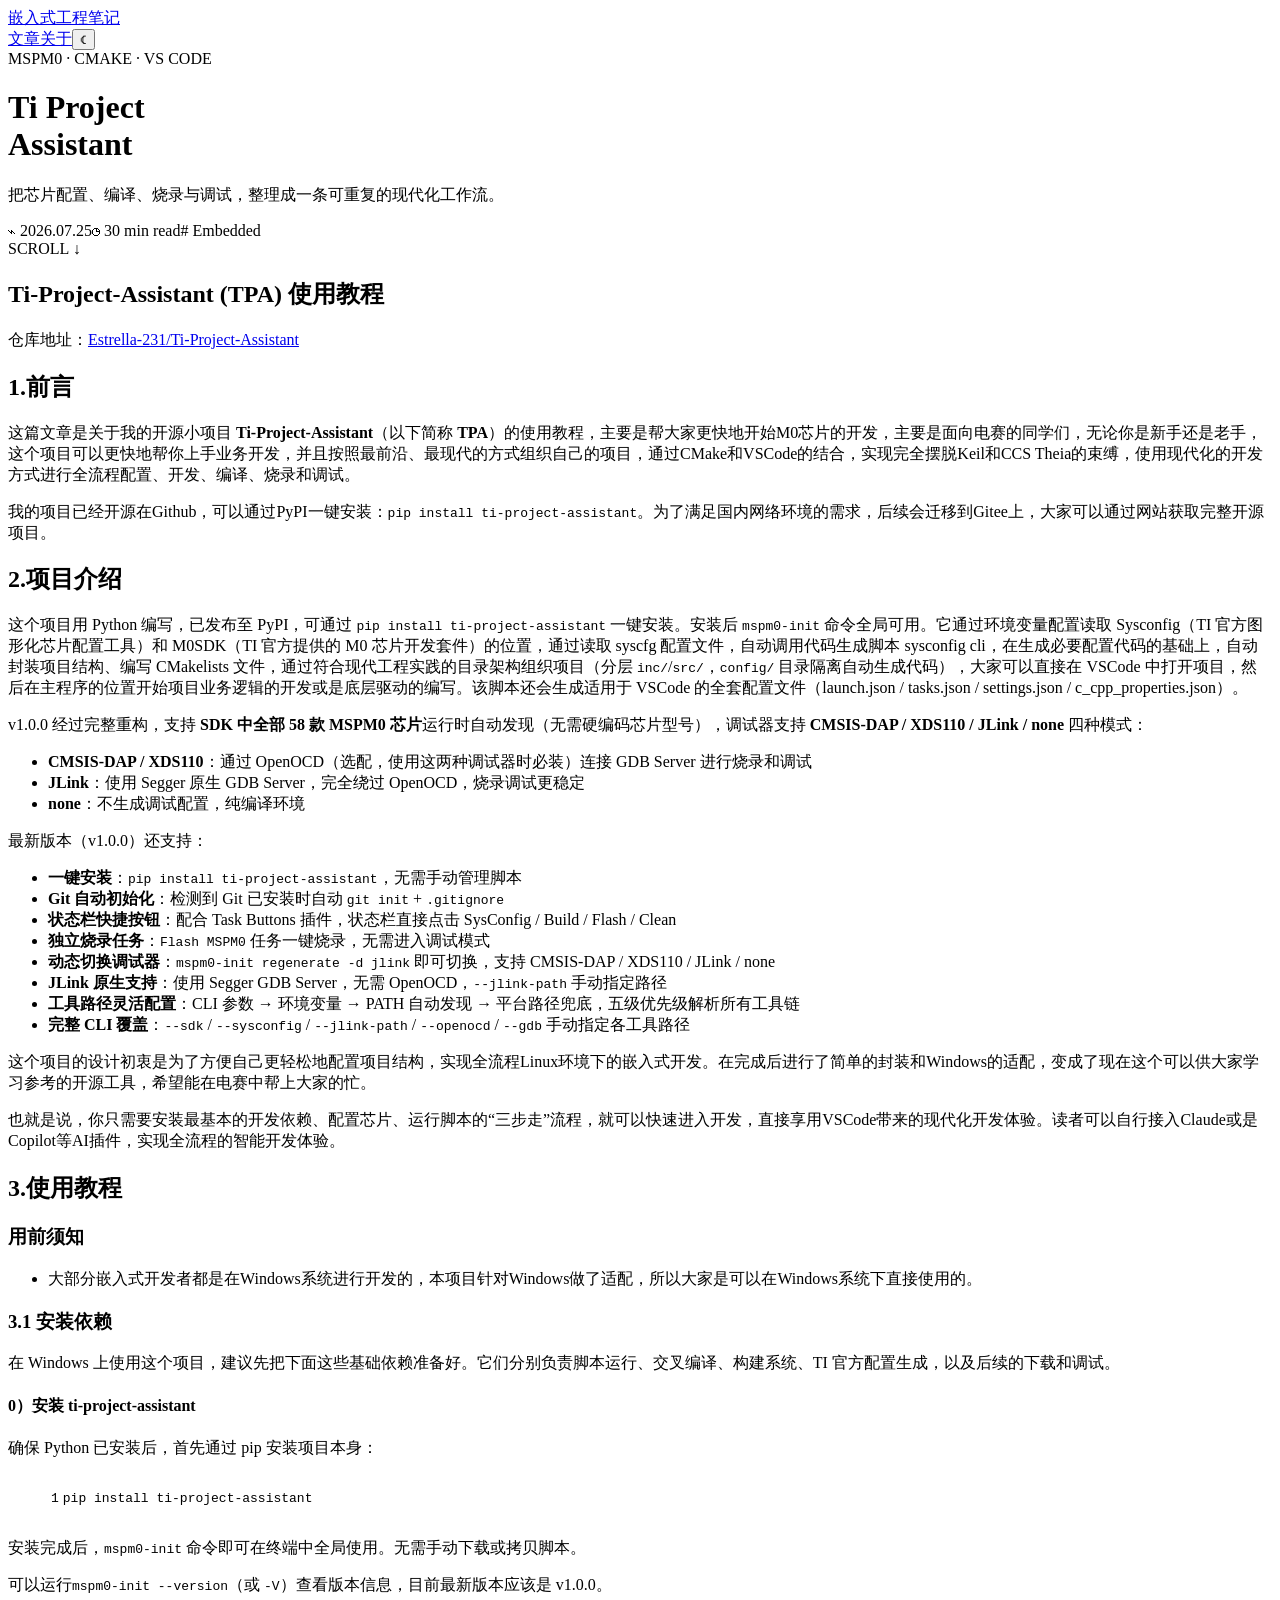
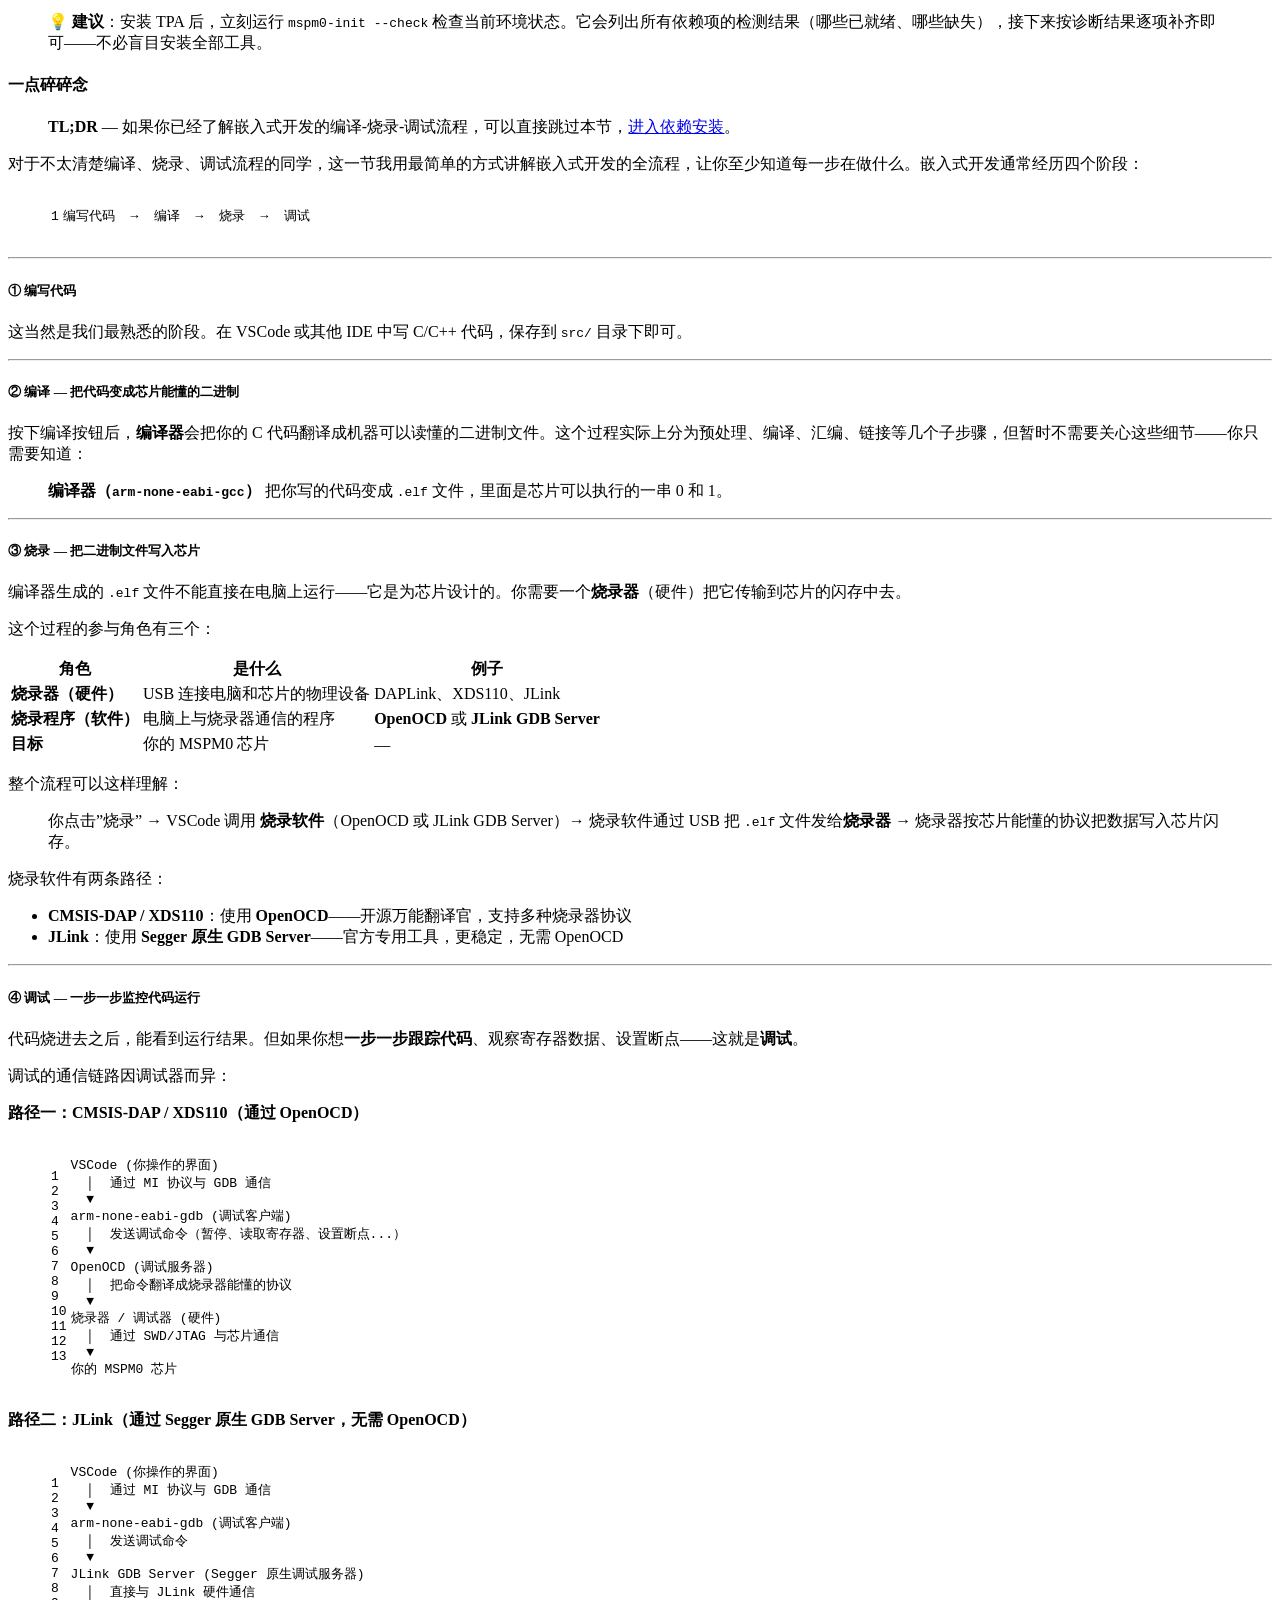
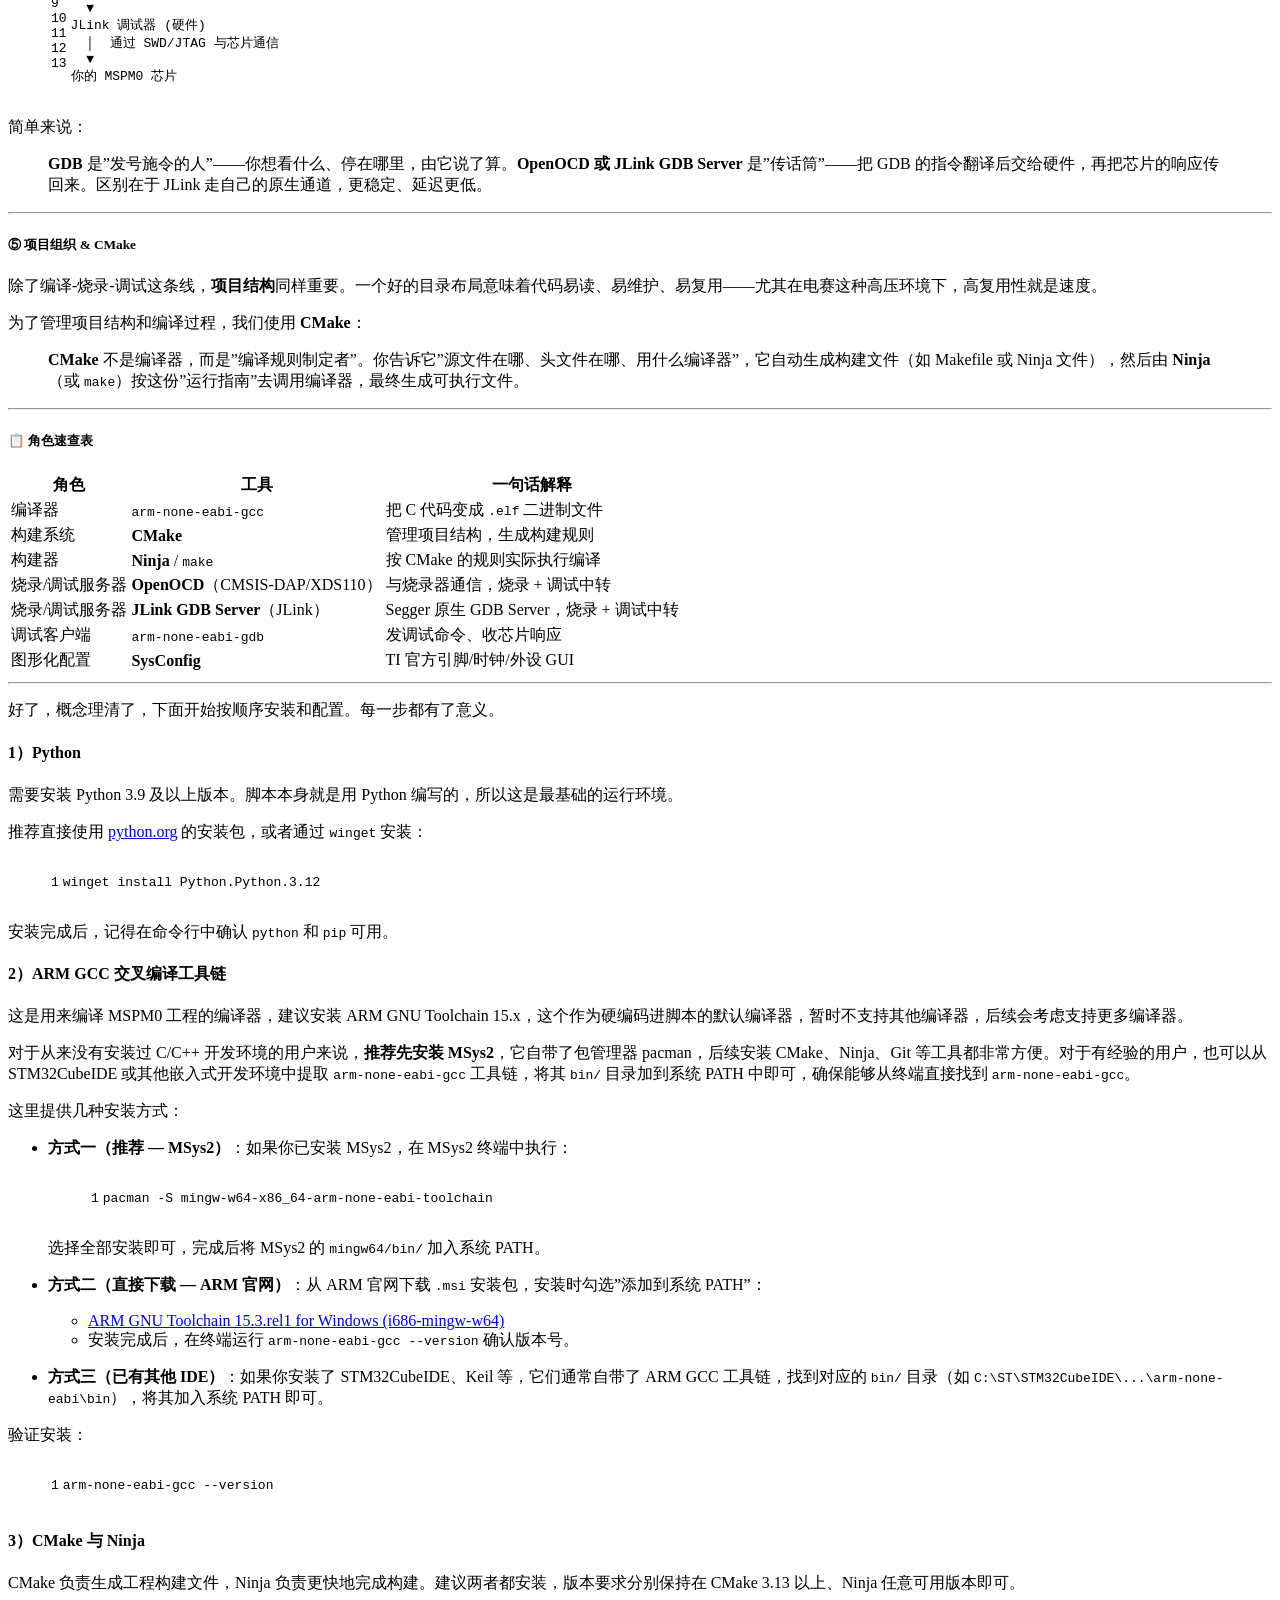
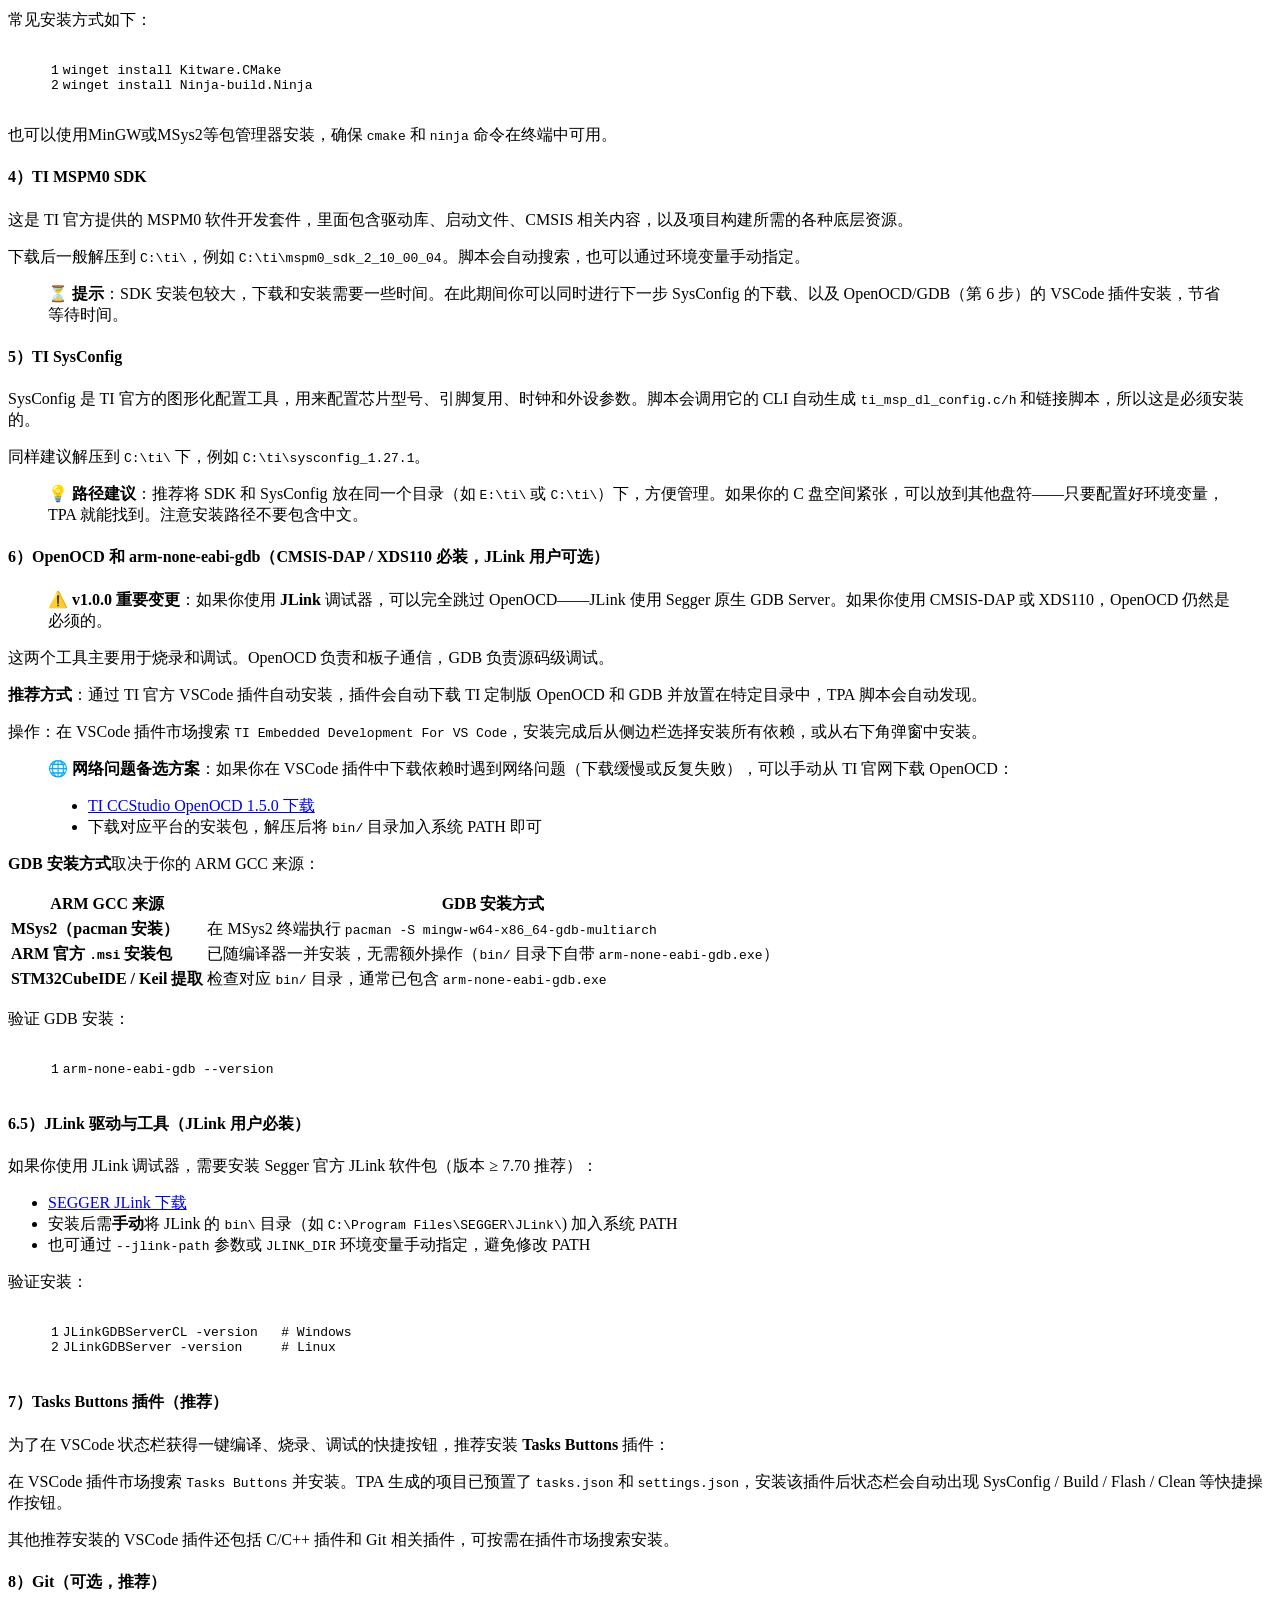
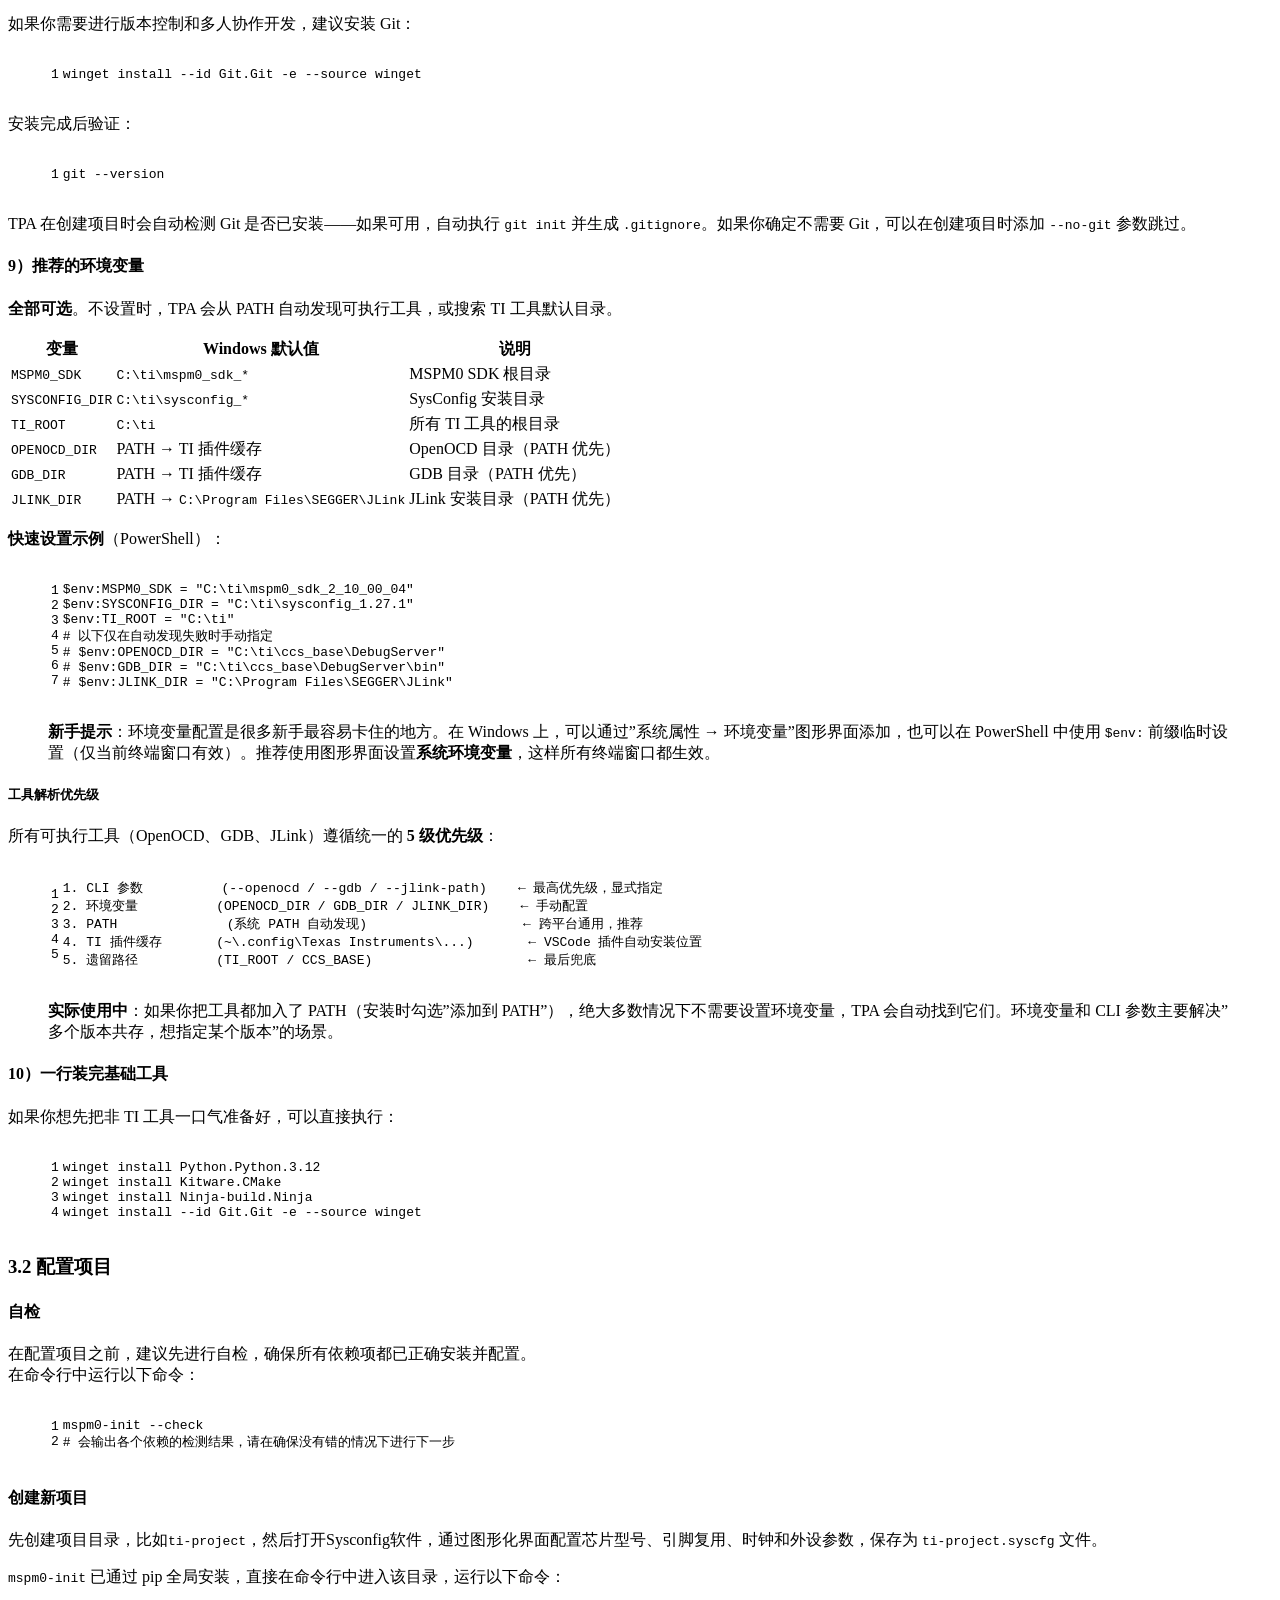
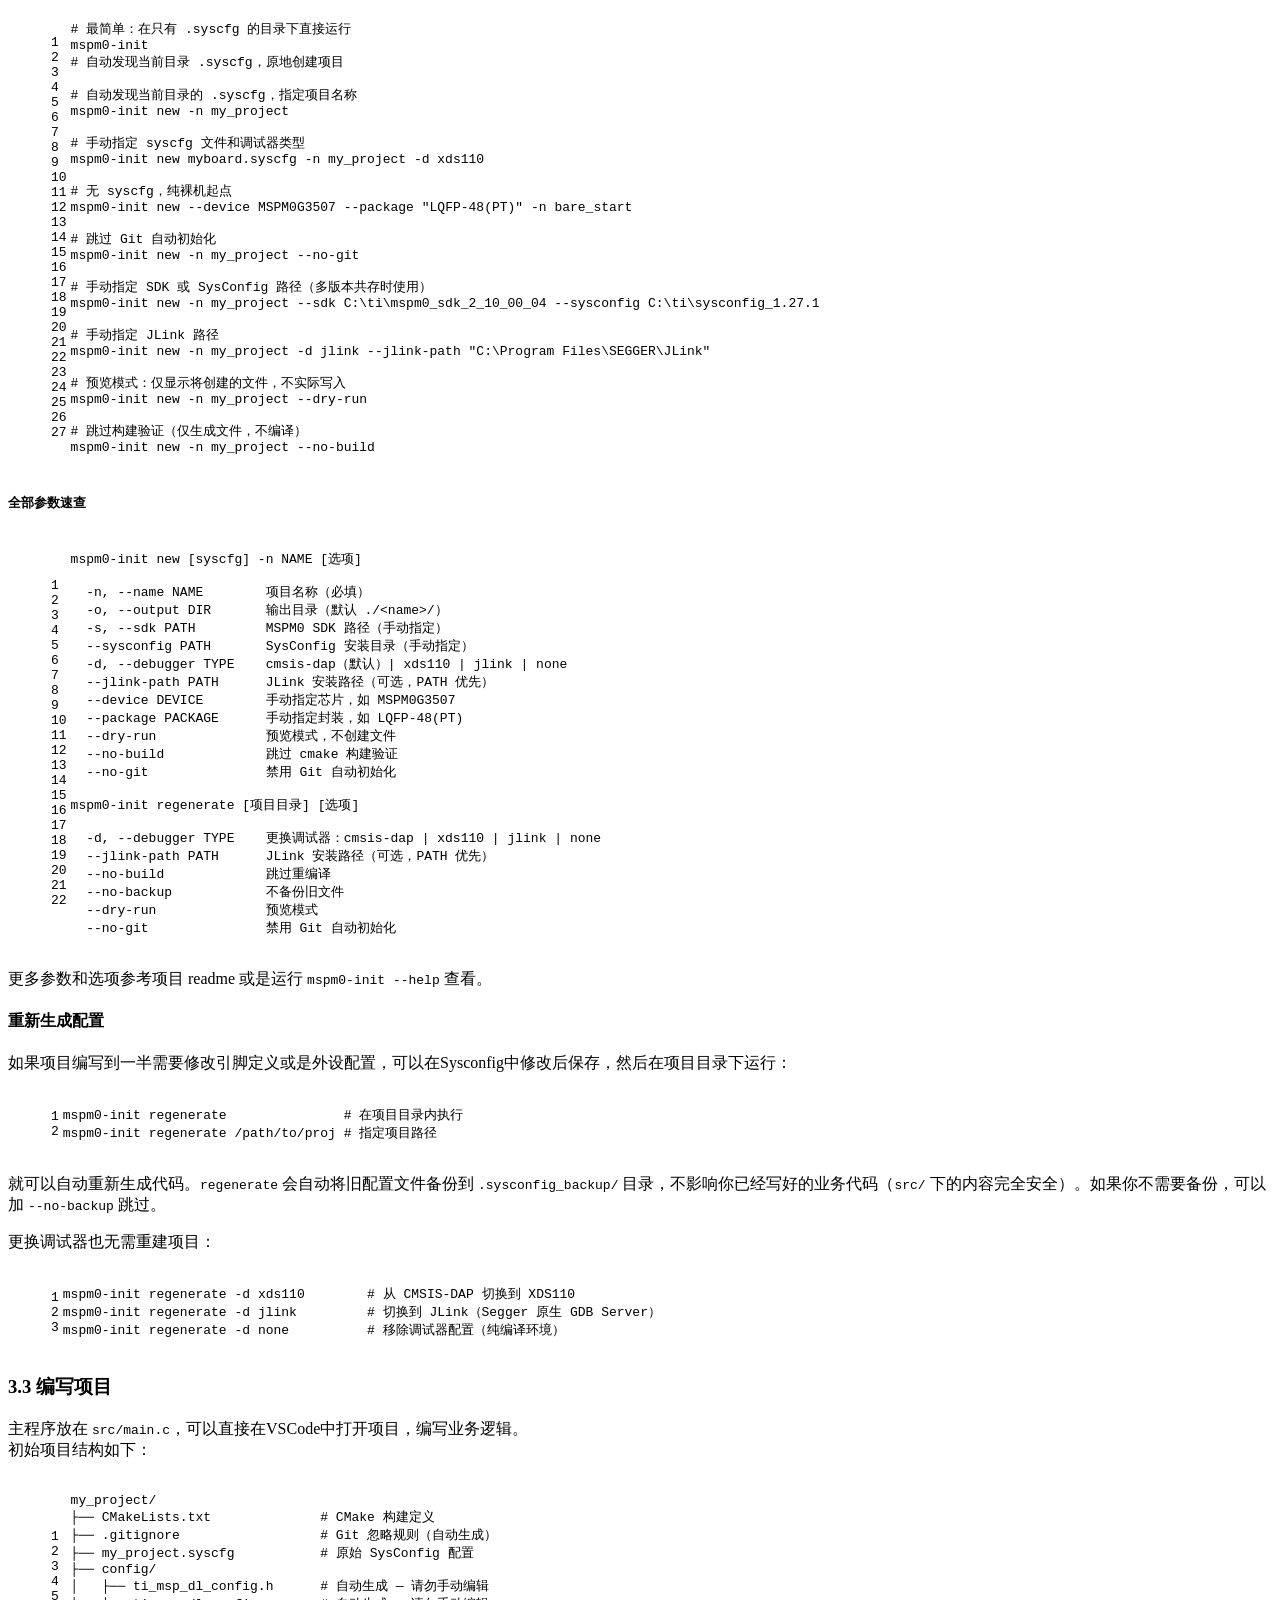
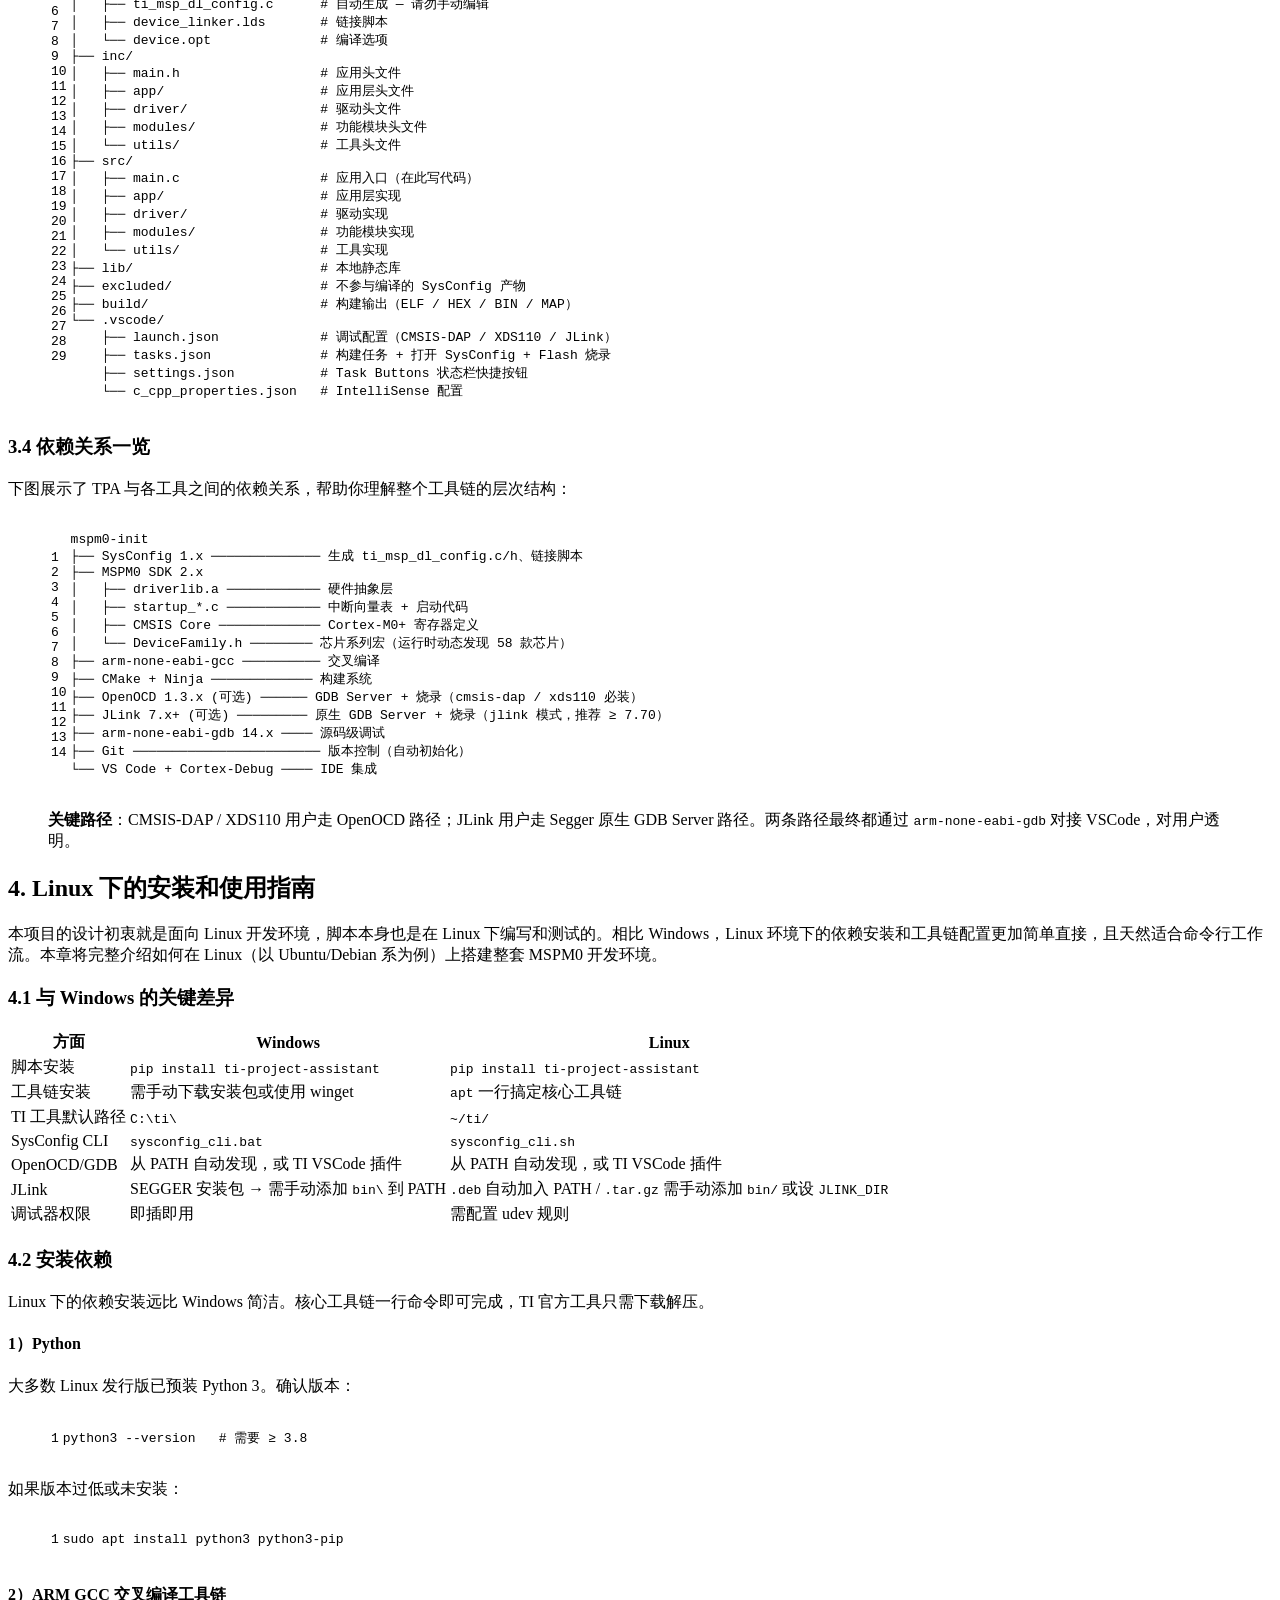
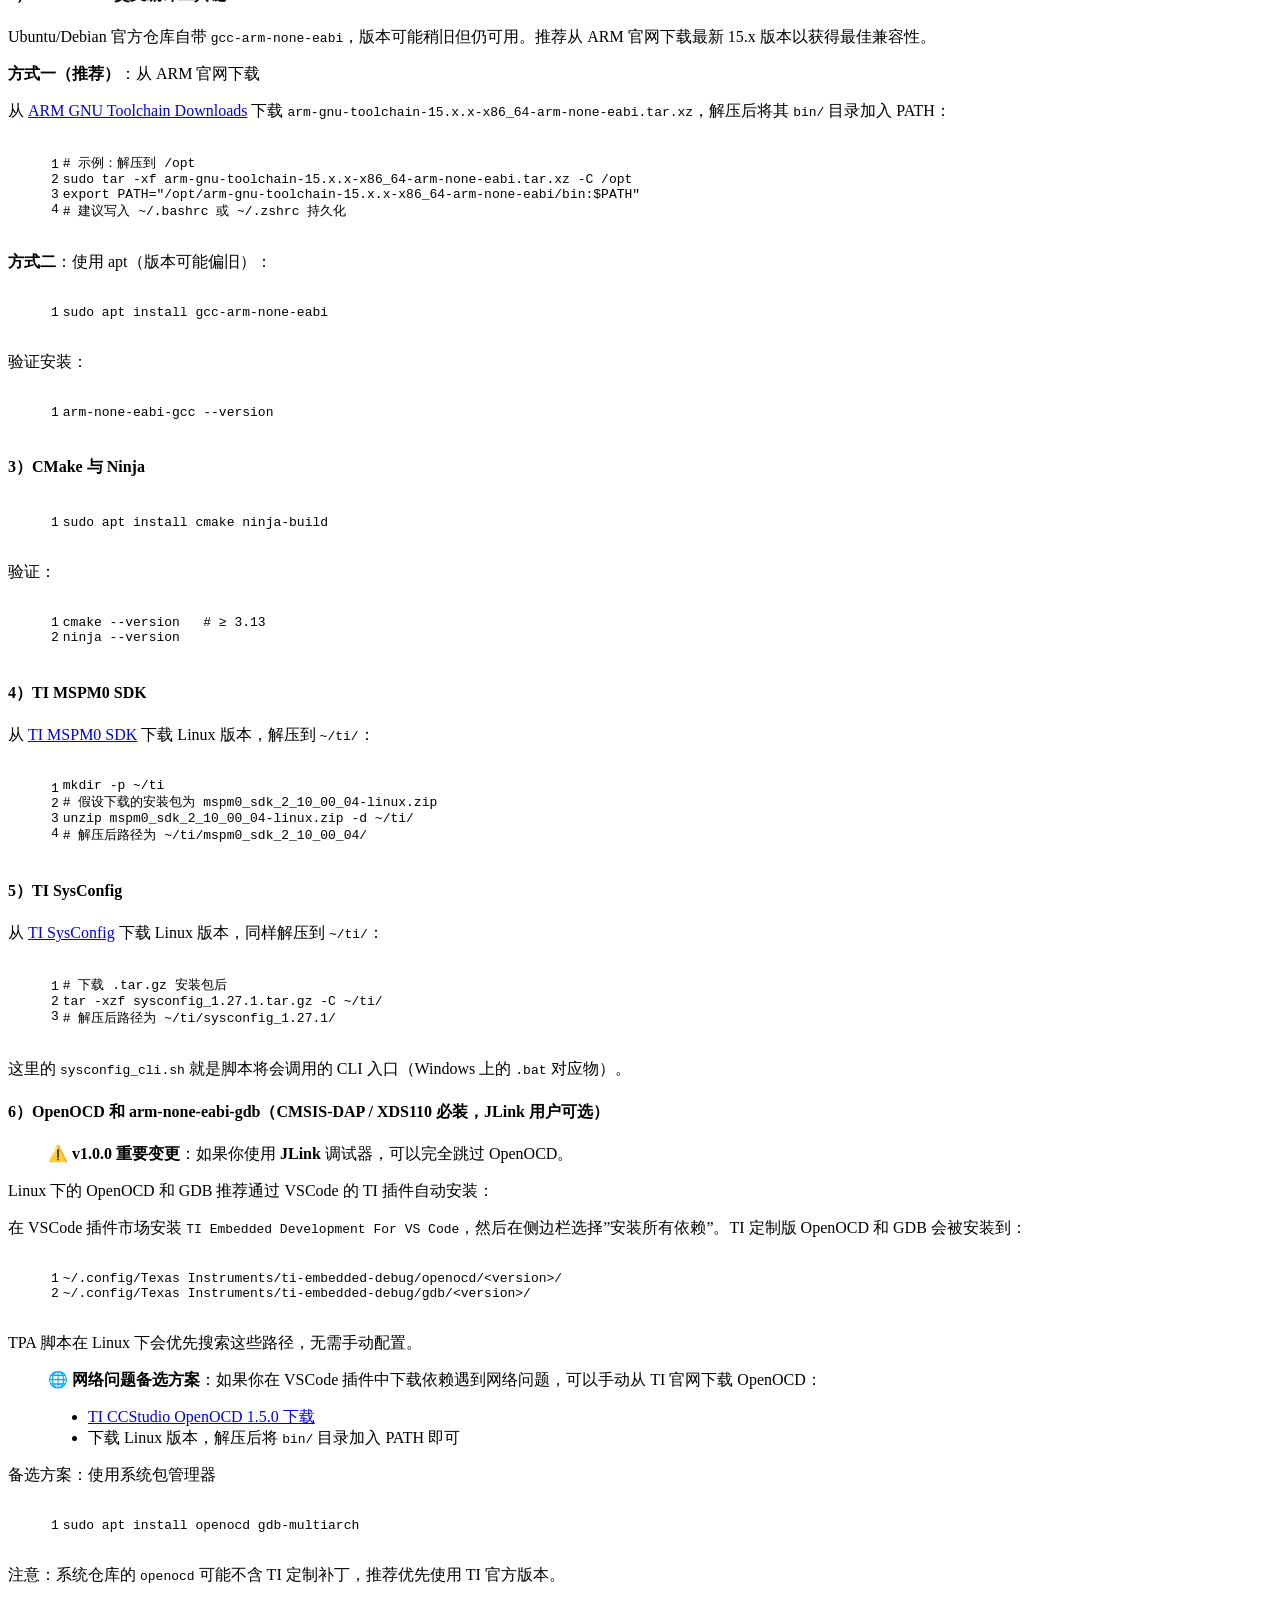
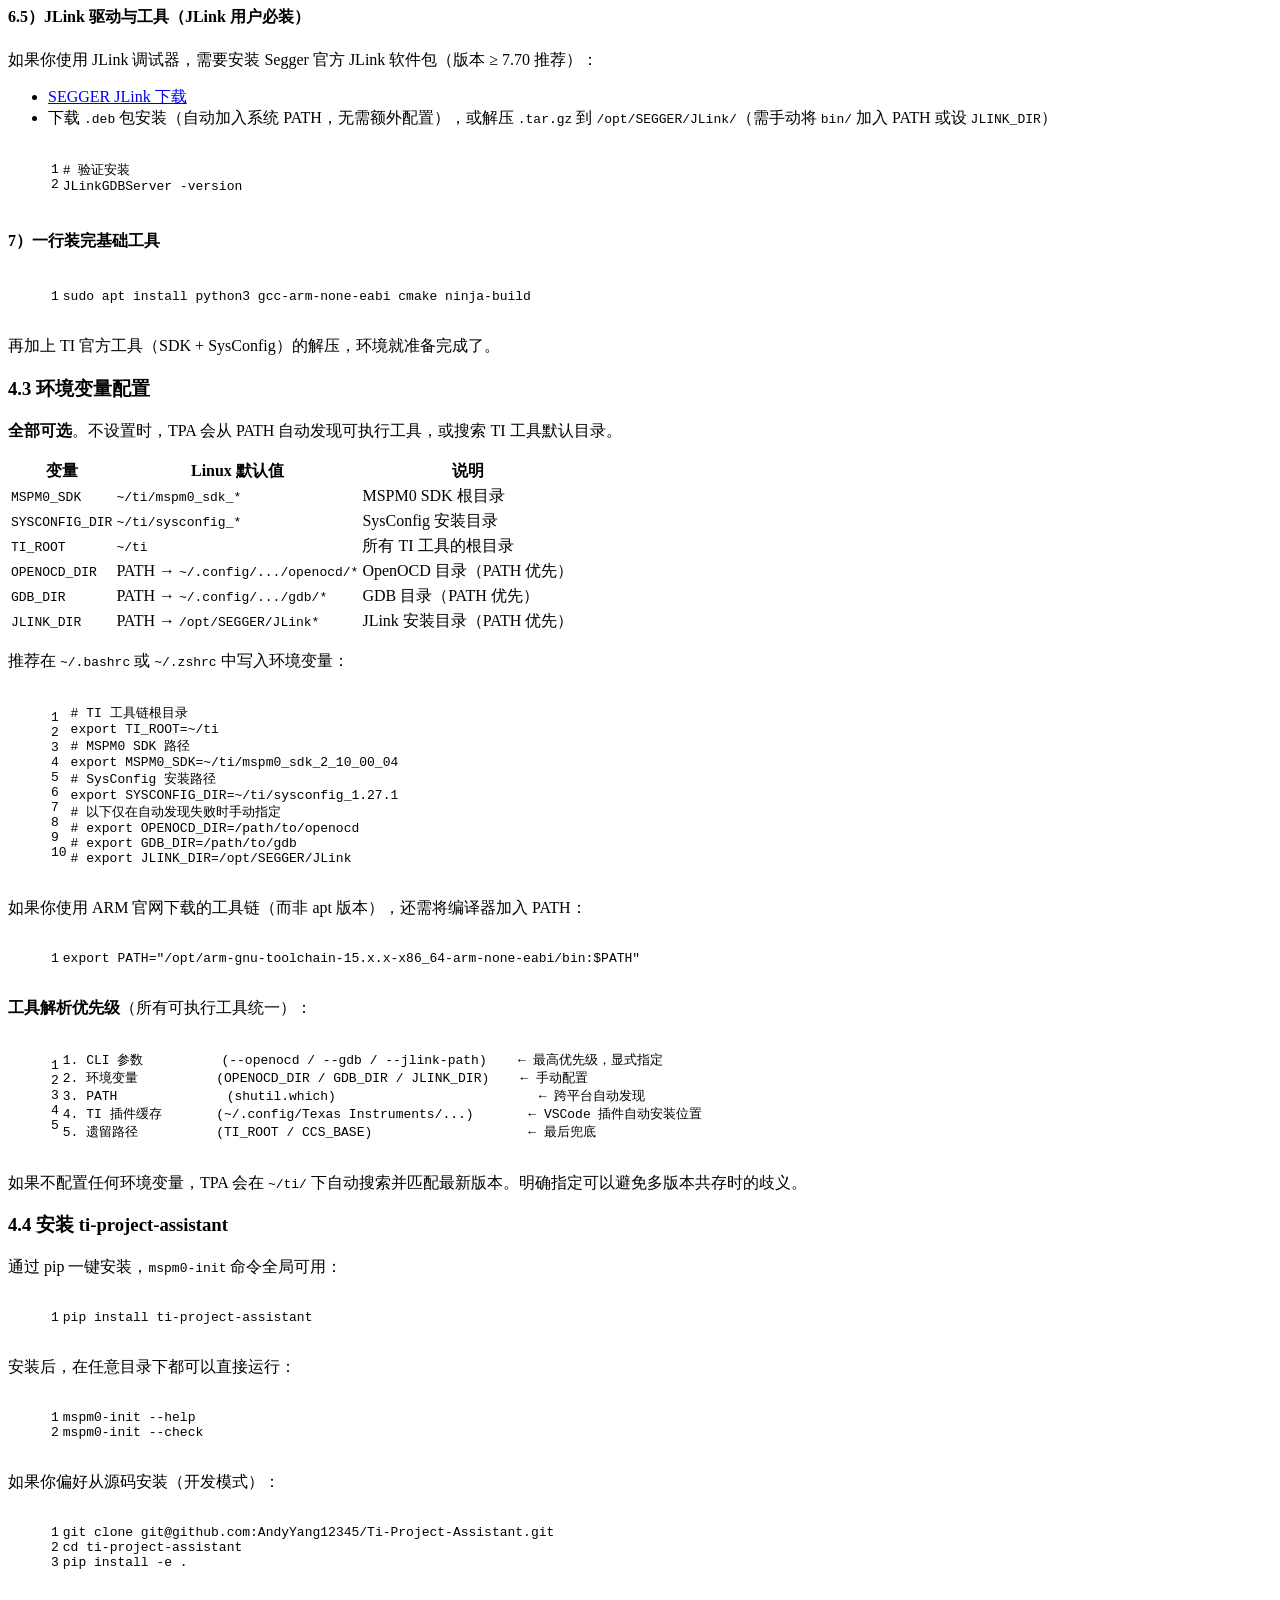
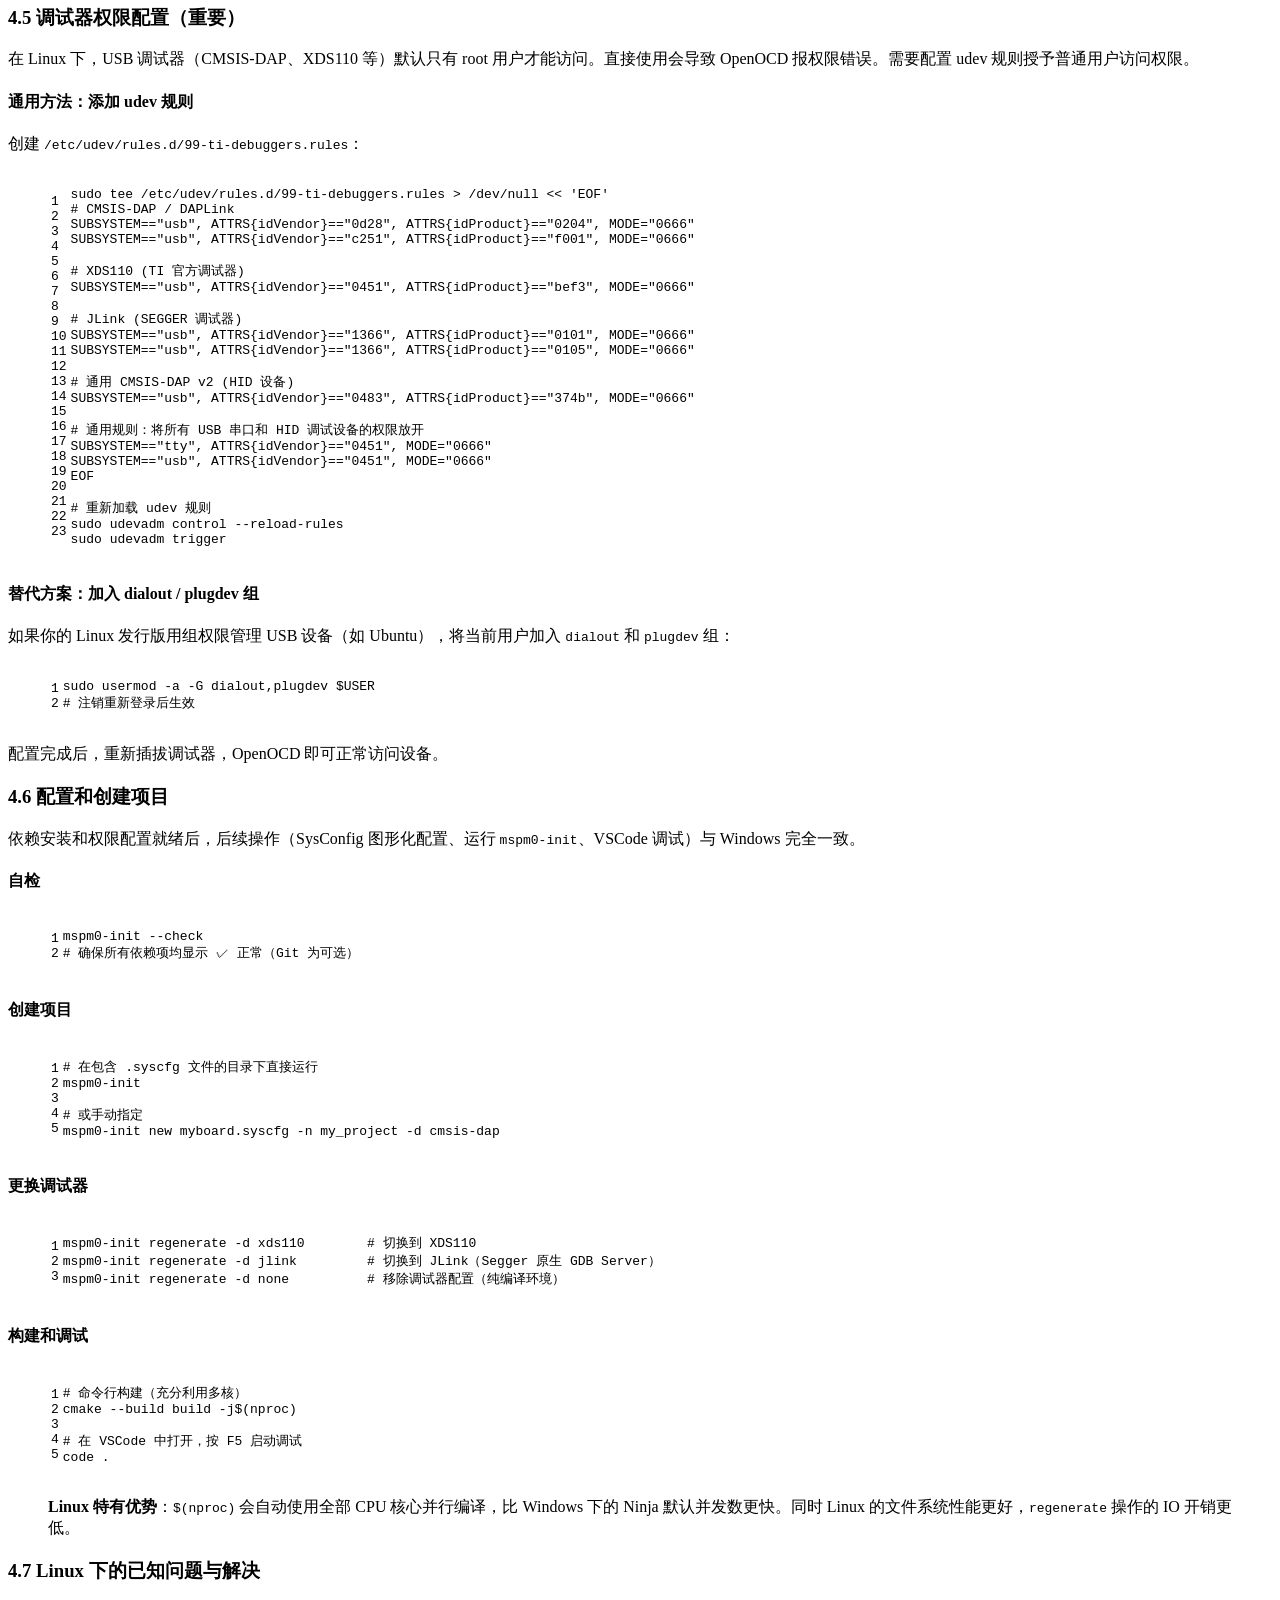
==== posts/ti-project-assistant/index.html @ 4e468406 "Add personal blog homepage and custom avatar" ====
<!doctype html><html lang="zh-CN"><head><meta charset="utf-8"><meta name="viewport" content="width=device-width,initial-scale=1"><title>嵌入式工程笔记 · Ti Project Assistant</title><meta name="description" content="MSPM0、SysConfig、CMake 与 VS Code 的现代嵌入式开发笔记"><link rel="stylesheet" href="../styles.css"></head><body><header class="hero" style="--hero:url('../assets/mai-sakurajima.jpg')"><div class="hero-shade"></div><nav class="nav shell"><a class="brand" href="../">嵌入式工程笔记</a><div class="nav-links"><a href="#content">文章</a><a href="#about">关于</a><button id="theme" aria-label="切换主题">☾</button></div></nav><div class="hero-inner shell" id="top"><div class="eyebrow">MSPM0 · CMAKE · VS CODE</div><h1>Ti Project<br><span>Assistant</span></h1><p>把芯片配置、编译、烧录与调试，整理成一条可重复的现代化工作流。</p><div class="hero-meta"><span>⌁ 2026.07.25</span><span>◷ 30 min read</span><span># Embedded</span></div></div><div class="scroll-cue">SCROLL ↓</div></header><main class="shell layout"><article class="article"><div id="content"><h1 id="Ti-Project-Assistant-TPA-使用教程"><a href="#Ti-Project-Assistant-TPA-使用教程" class="headerlink" title="Ti-Project-Assistant (TPA) 使用教程"></a>Ti-Project-Assistant (TPA) 使用教程</h1><p>仓库地址：<a target="_blank" rel="noopener" href="https://github.com/Estrella-231/Ti-Project-Assistant.git">Estrella-231/Ti-Project-Assistant</a></p>
<h2 id="1-前言"><a href="#1-前言" class="headerlink" title="1.前言"></a>1.前言</h2><p>这篇文章是关于我的开源小项目 <strong>Ti-Project-Assistant</strong>（以下简称 <strong>TPA</strong>）的使用教程，主要是帮大家更快地开始M0芯片的开发，主要是面向电赛的同学们，无论你是新手还是老手，这个项目可以更快地帮你上手业务开发，并且按照最前沿、最现代的方式组织自己的项目，通过CMake和VSCode的结合，实现完全摆脱Keil和CCS Theia的束缚，使用现代化的开发方式进行全流程配置、开发、编译、烧录和调试。</p>
<p>我的项目已经开源在Github，可以通过PyPI一键安装：<code>pip install ti-project-assistant</code>。为了满足国内网络环境的需求，后续会迁移到Gitee上，大家可以通过网站获取完整开源项目。</p>
<h2 id="2-项目介绍"><a href="#2-项目介绍" class="headerlink" title="2.项目介绍"></a>2.项目介绍</h2><p>这个项目用 Python 编写，已发布至 PyPI，可通过 <code>pip install ti-project-assistant</code> 一键安装。安装后 <code>mspm0-init</code> 命令全局可用。它通过环境变量配置读取 Sysconfig（TI 官方图形化芯片配置工具）和 M0SDK（TI 官方提供的 M0 芯片开发套件）的位置，通过读取 syscfg 配置文件，自动调用代码生成脚本 sysconfig cli，在生成必要配置代码的基础上，自动封装项目结构、编写 CMakelists 文件，通过符合现代工程实践的目录架构组织项目（分层 <code>inc/</code>&#x2F;<code>src/</code>，<code>config/</code> 目录隔离自动生成代码），大家可以直接在 VSCode 中打开项目，然后在主程序的位置开始项目业务逻辑的开发或是底层驱动的编写。该脚本还会生成适用于 VSCode 的全套配置文件（launch.json &#x2F; tasks.json &#x2F; settings.json &#x2F; c_cpp_properties.json）。</p>
<p>v1.0.0 经过完整重构，支持 <strong>SDK 中全部 58 款 MSPM0 芯片</strong>运行时自动发现（无需硬编码芯片型号），调试器支持 <strong>CMSIS-DAP &#x2F; XDS110 &#x2F; JLink &#x2F; none</strong> 四种模式：</p>
<ul>
<li><strong>CMSIS-DAP &#x2F; XDS110</strong>：通过 OpenOCD（选配，使用这两种调试器时必装）连接 GDB Server 进行烧录和调试</li>
<li><strong>JLink</strong>：使用 Segger 原生 GDB Server，完全绕过 OpenOCD，烧录调试更稳定</li>
<li><strong>none</strong>：不生成调试配置，纯编译环境</li>
</ul>
<p>最新版本（v1.0.0）还支持：</p>
<ul>
<li><strong>一键安装</strong>：<code>pip install ti-project-assistant</code>，无需手动管理脚本</li>
<li><strong>Git 自动初始化</strong>：检测到 Git 已安装时自动 <code>git init</code> + <code>.gitignore</code></li>
<li><strong>状态栏快捷按钮</strong>：配合 Task Buttons 插件，状态栏直接点击 SysConfig &#x2F; Build &#x2F; Flash &#x2F; Clean</li>
<li><strong>独立烧录任务</strong>：<code>Flash MSPM0</code> 任务一键烧录，无需进入调试模式</li>
<li><strong>动态切换调试器</strong>：<code>mspm0-init regenerate -d jlink</code> 即可切换，支持 CMSIS-DAP &#x2F; XDS110 &#x2F; JLink &#x2F; none</li>
<li><strong>JLink 原生支持</strong>：使用 Segger GDB Server，无需 OpenOCD，<code>--jlink-path</code> 手动指定路径</li>
<li><strong>工具路径灵活配置</strong>：CLI 参数 → 环境变量 → PATH 自动发现 → 平台路径兜底，五级优先级解析所有工具链</li>
<li><strong>完整 CLI 覆盖</strong>：<code>--sdk</code> &#x2F; <code>--sysconfig</code> &#x2F; <code>--jlink-path</code> &#x2F; <code>--openocd</code> &#x2F; <code>--gdb</code> 手动指定各工具路径</li>
</ul>
<p>这个项目的设计初衷是为了方便自己更轻松地配置项目结构，实现全流程Linux环境下的嵌入式开发。在完成后进行了简单的封装和Windows的适配，变成了现在这个可以供大家学习参考的开源工具，希望能在电赛中帮上大家的忙。</p>
<p>也就是说，你只需要安装最基本的开发依赖、配置芯片、运行脚本的“三步走”流程，就可以快速进入开发，直接享用VSCode带来的现代化开发体验。读者可以自行接入Claude或是Copilot等AI插件，实现全流程的智能开发体验。</p>
<h2 id="3-使用教程"><a href="#3-使用教程" class="headerlink" title="3.使用教程"></a>3.使用教程</h2><h3 id="用前须知"><a href="#用前须知" class="headerlink" title="用前须知"></a>用前须知</h3><ul>
<li>大部分嵌入式开发者都是在Windows系统进行开发的，本项目针对Windows做了适配，所以大家是可以在Windows系统下直接使用的。</li>
</ul>
<h3 id="3-1-安装依赖"><a href="#3-1-安装依赖" class="headerlink" title="3.1 安装依赖"></a>3.1 安装依赖</h3><p>在 Windows 上使用这个项目，建议先把下面这些基础依赖准备好。它们分别负责脚本运行、交叉编译、构建系统、TI 官方配置生成，以及后续的下载和调试。</p>
<h4 id="0）安装-ti-project-assistant"><a href="#0）安装-ti-project-assistant" class="headerlink" title="0）安装 ti-project-assistant"></a>0）安装 ti-project-assistant</h4><p>确保 Python 已安装后，首先通过 pip 安装项目本身：</p>
<figure class="highlight powershell"><table><tr><td class="gutter"><pre><span class="line">1</span><br></pre></td><td class="code"><pre><span class="line">pip install ti<span class="literal">-project-assistant</span></span><br></pre></td></tr></table></figure>

<p>安装完成后，<code>mspm0-init</code> 命令即可在终端中全局使用。无需手动下载或拷贝脚本。</p>
<p>可以运行<code>mspm0-init --version</code>（或 <code>-V</code>）查看版本信息，目前最新版本应该是 v1.0.0。</p>
<blockquote>
<p><strong>💡 建议</strong>：安装 TPA 后，立刻运行 <code>mspm0-init --check</code> 检查当前环境状态。它会列出所有依赖项的检测结果（哪些已就绪、哪些缺失），接下来按诊断结果逐项补齐即可——不必盲目安装全部工具。</p>
</blockquote>
<h4 id="一点碎碎念"><a href="#一点碎碎念" class="headerlink" title="一点碎碎念"></a>一点碎碎念</h4><blockquote>
<p><strong>TL;DR</strong> — 如果你已经了解嵌入式开发的编译-烧录-调试流程，可以直接跳过本节，<a href="#1%EF%BC%89Python">进入依赖安装</a>。</p>
</blockquote>
<p>对于不太清楚编译、烧录、调试流程的同学，这一节我用最简单的方式讲解嵌入式开发的全流程，让你至少知道每一步在做什么。嵌入式开发通常经历四个阶段：</p>
<figure class="highlight plaintext"><table><tr><td class="gutter"><pre><span class="line">1</span><br></pre></td><td class="code"><pre><span class="line">编写代码  →  编译  →  烧录  →  调试</span><br></pre></td></tr></table></figure>

<hr>
<h5 id="①-编写代码"><a href="#①-编写代码" class="headerlink" title="① 编写代码"></a>① 编写代码</h5><p>这当然是我们最熟悉的阶段。在 VSCode 或其他 IDE 中写 C&#x2F;C++ 代码，保存到 <code>src/</code> 目录下即可。</p>
<hr>
<h5 id="②-编译-—-把代码变成芯片能懂的二进制"><a href="#②-编译-—-把代码变成芯片能懂的二进制" class="headerlink" title="② 编译 — 把代码变成芯片能懂的二进制"></a>② 编译 — 把代码变成芯片能懂的二进制</h5><p>按下编译按钮后，<strong>编译器</strong>会把你的 C 代码翻译成机器可以读懂的二进制文件。这个过程实际上分为预处理、编译、汇编、链接等几个子步骤，但暂时不需要关心这些细节——你只需要知道：</p>
<blockquote>
<p><strong>编译器（<code>arm-none-eabi-gcc</code>）</strong> 把你写的代码变成 <code>.elf</code> 文件，里面是芯片可以执行的一串 0 和 1。</p>
</blockquote>
<hr>
<h5 id="③-烧录-—-把二进制文件写入芯片"><a href="#③-烧录-—-把二进制文件写入芯片" class="headerlink" title="③ 烧录 — 把二进制文件写入芯片"></a>③ 烧录 — 把二进制文件写入芯片</h5><p>编译器生成的 <code>.elf</code> 文件不能直接在电脑上运行——它是为芯片设计的。你需要一个<strong>烧录器</strong>（硬件）把它传输到芯片的闪存中去。</p>
<p>这个过程的参与角色有三个：</p>
<table>
<thead>
<tr>
<th>角色</th>
<th>是什么</th>
<th>例子</th>
</tr>
</thead>
<tbody><tr>
<td><strong>烧录器（硬件）</strong></td>
<td>USB 连接电脑和芯片的物理设备</td>
<td>DAPLink、XDS110、JLink</td>
</tr>
<tr>
<td><strong>烧录程序（软件）</strong></td>
<td>电脑上与烧录器通信的程序</td>
<td><strong>OpenOCD</strong> 或 <strong>JLink GDB Server</strong></td>
</tr>
<tr>
<td><strong>目标</strong></td>
<td>你的 MSPM0 芯片</td>
<td>—</td>
</tr>
</tbody></table>
<p>整个流程可以这样理解：</p>
<blockquote>
<p>你点击”烧录” → VSCode 调用 <strong>烧录软件</strong>（OpenOCD 或 JLink GDB Server）→ 烧录软件通过 USB 把 <code>.elf</code> 文件发给<strong>烧录器</strong> → 烧录器按芯片能懂的协议把数据写入芯片闪存。</p>
</blockquote>
<p>烧录软件有两条路径：</p>
<ul>
<li><strong>CMSIS-DAP &#x2F; XDS110</strong>：使用 <strong>OpenOCD</strong>——开源万能翻译官，支持多种烧录器协议</li>
<li><strong>JLink</strong>：使用 <strong>Segger 原生 GDB Server</strong>——官方专用工具，更稳定，无需 OpenOCD</li>
</ul>
<hr>
<h5 id="④-调试-—-一步一步监控代码运行"><a href="#④-调试-—-一步一步监控代码运行" class="headerlink" title="④ 调试 — 一步一步监控代码运行"></a>④ 调试 — 一步一步监控代码运行</h5><p>代码烧进去之后，能看到运行结果。但如果你想<strong>一步一步跟踪代码</strong>、观察寄存器数据、设置断点——这就是<strong>调试</strong>。</p>
<p>调试的通信链路因调试器而异：</p>
<p><strong>路径一：CMSIS-DAP &#x2F; XDS110（通过 OpenOCD）</strong></p>
<figure class="highlight plaintext"><table><tr><td class="gutter"><pre><span class="line">1</span><br><span class="line">2</span><br><span class="line">3</span><br><span class="line">4</span><br><span class="line">5</span><br><span class="line">6</span><br><span class="line">7</span><br><span class="line">8</span><br><span class="line">9</span><br><span class="line">10</span><br><span class="line">11</span><br><span class="line">12</span><br><span class="line">13</span><br></pre></td><td class="code"><pre><span class="line">VSCode (你操作的界面)</span><br><span class="line">  │  通过 MI 协议与 GDB 通信</span><br><span class="line">  ▼</span><br><span class="line">arm-none-eabi-gdb (调试客户端)</span><br><span class="line">  │  发送调试命令（暂停、读取寄存器、设置断点...）</span><br><span class="line">  ▼</span><br><span class="line">OpenOCD (调试服务器)</span><br><span class="line">  │  把命令翻译成烧录器能懂的协议</span><br><span class="line">  ▼</span><br><span class="line">烧录器 / 调试器 (硬件)</span><br><span class="line">  │  通过 SWD/JTAG 与芯片通信</span><br><span class="line">  ▼</span><br><span class="line">你的 MSPM0 芯片</span><br></pre></td></tr></table></figure>

<p><strong>路径二：JLink（通过 Segger 原生 GDB Server，无需 OpenOCD）</strong></p>
<figure class="highlight plaintext"><table><tr><td class="gutter"><pre><span class="line">1</span><br><span class="line">2</span><br><span class="line">3</span><br><span class="line">4</span><br><span class="line">5</span><br><span class="line">6</span><br><span class="line">7</span><br><span class="line">8</span><br><span class="line">9</span><br><span class="line">10</span><br><span class="line">11</span><br><span class="line">12</span><br><span class="line">13</span><br></pre></td><td class="code"><pre><span class="line">VSCode (你操作的界面)</span><br><span class="line">  │  通过 MI 协议与 GDB 通信</span><br><span class="line">  ▼</span><br><span class="line">arm-none-eabi-gdb (调试客户端)</span><br><span class="line">  │  发送调试命令</span><br><span class="line">  ▼</span><br><span class="line">JLink GDB Server (Segger 原生调试服务器)</span><br><span class="line">  │  直接与 JLink 硬件通信</span><br><span class="line">  ▼</span><br><span class="line">JLink 调试器 (硬件)</span><br><span class="line">  │  通过 SWD/JTAG 与芯片通信</span><br><span class="line">  ▼</span><br><span class="line">你的 MSPM0 芯片</span><br></pre></td></tr></table></figure>

<p>简单来说：</p>
<blockquote>
<p><strong>GDB</strong> 是”发号施令的人”——你想看什么、停在哪里，由它说了算。<strong>OpenOCD 或 JLink GDB Server</strong> 是”传话筒”——把 GDB 的指令翻译后交给硬件，再把芯片的响应传回来。区别在于 JLink 走自己的原生通道，更稳定、延迟更低。</p>
</blockquote>
<hr>
<h5 id="⑤-项目组织-CMake"><a href="#⑤-项目组织-CMake" class="headerlink" title="⑤ 项目组织 &amp; CMake"></a>⑤ 项目组织 &amp; CMake</h5><p>除了编译-烧录-调试这条线，<strong>项目结构</strong>同样重要。一个好的目录布局意味着代码易读、易维护、易复用——尤其在电赛这种高压环境下，高复用性就是速度。</p>
<p>为了管理项目结构和编译过程，我们使用 <strong>CMake</strong>：</p>
<blockquote>
<p><strong>CMake</strong> 不是编译器，而是”编译规则制定者”。你告诉它”源文件在哪、头文件在哪、用什么编译器”，它自动生成构建文件（如 Makefile 或 Ninja 文件），然后由 <strong>Ninja</strong>（或 <code>make</code>）按这份”运行指南”去调用编译器，最终生成可执行文件。</p>
</blockquote>
<hr>
<h5 id="📋-角色速查表"><a href="#📋-角色速查表" class="headerlink" title="📋 角色速查表"></a>📋 角色速查表</h5><table>
<thead>
<tr>
<th>角色</th>
<th>工具</th>
<th>一句话解释</th>
</tr>
</thead>
<tbody><tr>
<td>编译器</td>
<td><code>arm-none-eabi-gcc</code></td>
<td>把 C 代码变成 <code>.elf</code> 二进制文件</td>
</tr>
<tr>
<td>构建系统</td>
<td><strong>CMake</strong></td>
<td>管理项目结构，生成构建规则</td>
</tr>
<tr>
<td>构建器</td>
<td><strong>Ninja</strong> &#x2F; <code>make</code></td>
<td>按 CMake 的规则实际执行编译</td>
</tr>
<tr>
<td>烧录&#x2F;调试服务器</td>
<td><strong>OpenOCD</strong>（CMSIS-DAP&#x2F;XDS110）</td>
<td>与烧录器通信，烧录 + 调试中转</td>
</tr>
<tr>
<td>烧录&#x2F;调试服务器</td>
<td><strong>JLink GDB Server</strong>（JLink）</td>
<td>Segger 原生 GDB Server，烧录 + 调试中转</td>
</tr>
<tr>
<td>调试客户端</td>
<td><code>arm-none-eabi-gdb</code></td>
<td>发调试命令、收芯片响应</td>
</tr>
<tr>
<td>图形化配置</td>
<td><strong>SysConfig</strong></td>
<td>TI 官方引脚&#x2F;时钟&#x2F;外设 GUI</td>
</tr>
</tbody></table>
<hr>
<p>好了，概念理清了，下面开始按顺序安装和配置。每一步都有了意义。</p>
<h4 id="1）Python"><a href="#1）Python" class="headerlink" title="1）Python"></a>1）Python</h4><p>需要安装 Python 3.9 及以上版本。脚本本身就是用 Python 编写的，所以这是最基础的运行环境。</p>
<p>推荐直接使用 <a target="_blank" rel="noopener" href="https://www.python.org/downloads/">python.org</a> 的安装包，或者通过 <code>winget</code> 安装：</p>
<figure class="highlight powershell"><table><tr><td class="gutter"><pre><span class="line">1</span><br></pre></td><td class="code"><pre><span class="line">winget install Python.Python.<span class="number">3.12</span></span><br></pre></td></tr></table></figure>

<p>安装完成后，记得在命令行中确认 <code>python</code> 和 <code>pip</code> 可用。</p>
<h4 id="2）ARM-GCC-交叉编译工具链"><a href="#2）ARM-GCC-交叉编译工具链" class="headerlink" title="2）ARM GCC 交叉编译工具链"></a>2）ARM GCC 交叉编译工具链</h4><p>这是用来编译 MSPM0 工程的编译器，建议安装 ARM GNU Toolchain 15.x，这个作为硬编码进脚本的默认编译器，暂时不支持其他编译器，后续会考虑支持更多编译器。</p>
<p>对于从来没有安装过 C&#x2F;C++ 开发环境的用户来说，<strong>推荐先安装 MSys2</strong>，它自带了包管理器 pacman，后续安装 CMake、Ninja、Git 等工具都非常方便。对于有经验的用户，也可以从 STM32CubeIDE 或其他嵌入式开发环境中提取 <code>arm-none-eabi-gcc</code> 工具链，将其 <code>bin/</code> 目录加到系统 PATH 中即可，确保能够从终端直接找到 <code>arm-none-eabi-gcc</code>。</p>
<p>这里提供几种安装方式：</p>
<ul>
<li><p><strong>方式一（推荐 — MSys2）</strong>：如果你已安装 MSys2，在 MSys2 终端中执行：</p>
<figure class="highlight bash"><table><tr><td class="gutter"><pre><span class="line">1</span><br></pre></td><td class="code"><pre><span class="line">pacman -S mingw-w64-x86_64-arm-none-eabi-toolchain</span><br></pre></td></tr></table></figure>
<p>选择全部安装即可，完成后将 MSys2 的 <code>mingw64/bin/</code> 加入系统 PATH。</p>
</li>
<li><p><strong>方式二（直接下载 — ARM 官网）</strong>：从 ARM 官网下载 <code>.msi</code> 安装包，安装时勾选”添加到系统 PATH”：</p>
<ul>
<li><a target="_blank" rel="noopener" href="https://gitlab.arm.com/api/v4/projects/tooling%2Fgnu-toolchains-for-arm/packages/generic/gnu-toolchain/15.3.rel1/arm-gnu-toolchain-15.3.rel1-mingw-w64-i686-arm-none-eabi.msi">ARM GNU Toolchain 15.3.rel1 for Windows (i686-mingw-w64)</a></li>
<li>安装完成后，在终端运行 <code>arm-none-eabi-gcc --version</code> 确认版本号。</li>
</ul>
</li>
<li><p><strong>方式三（已有其他 IDE）</strong>：如果你安装了 STM32CubeIDE、Keil 等，它们通常自带了 ARM GCC 工具链，找到对应的 <code>bin/</code> 目录（如 <code>C:\ST\STM32CubeIDE\...\arm-none-eabi\bin</code>），将其加入系统 PATH 即可。</p>
</li>
</ul>
<p>验证安装：</p>
<figure class="highlight powershell"><table><tr><td class="gutter"><pre><span class="line">1</span><br></pre></td><td class="code"><pre><span class="line">arm<span class="literal">-none-eabi-gcc</span> <span class="literal">--version</span></span><br></pre></td></tr></table></figure>

<h4 id="3）CMake-与-Ninja"><a href="#3）CMake-与-Ninja" class="headerlink" title="3）CMake 与 Ninja"></a>3）CMake 与 Ninja</h4><p>CMake 负责生成工程构建文件，Ninja 负责更快地完成构建。建议两者都安装，版本要求分别保持在 CMake 3.13 以上、Ninja 任意可用版本即可。</p>
<p>常见安装方式如下：</p>
<figure class="highlight powershell"><table><tr><td class="gutter"><pre><span class="line">1</span><br><span class="line">2</span><br></pre></td><td class="code"><pre><span class="line">winget install Kitware.CMake</span><br><span class="line">winget install Ninja<span class="literal">-build</span>.Ninja</span><br></pre></td></tr></table></figure>

<p>也可以使用MinGW或MSys2等包管理器安装，确保 <code>cmake</code> 和 <code>ninja</code> 命令在终端中可用。</p>
<h4 id="4）TI-MSPM0-SDK"><a href="#4）TI-MSPM0-SDK" class="headerlink" title="4）TI MSPM0 SDK"></a>4）TI MSPM0 SDK</h4><p>这是 TI 官方提供的 MSPM0 软件开发套件，里面包含驱动库、启动文件、CMSIS 相关内容，以及项目构建所需的各种底层资源。</p>
<p>下载后一般解压到 <code>C:\ti\</code>，例如 <code>C:\ti\mspm0_sdk_2_10_00_04</code>。脚本会自动搜索，也可以通过环境变量手动指定。</p>
<blockquote>
<p><strong>⏳ 提示</strong>：SDK 安装包较大，下载和安装需要一些时间。在此期间你可以同时进行下一步 SysConfig 的下载、以及 OpenOCD&#x2F;GDB（第 6 步）的 VSCode 插件安装，节省等待时间。</p>
</blockquote>
<h4 id="5）TI-SysConfig"><a href="#5）TI-SysConfig" class="headerlink" title="5）TI SysConfig"></a>5）TI SysConfig</h4><p>SysConfig 是 TI 官方的图形化配置工具，用来配置芯片型号、引脚复用、时钟和外设参数。脚本会调用它的 CLI 自动生成 <code>ti_msp_dl_config.c/h</code> 和链接脚本，所以这是必须安装的。</p>
<p>同样建议解压到 <code>C:\ti\</code> 下，例如 <code>C:\ti\sysconfig_1.27.1</code>。</p>
<blockquote>
<p><strong>💡 路径建议</strong>：推荐将 SDK 和 SysConfig 放在同一个目录（如 <code>E:\ti\</code> 或 <code>C:\ti\</code>）下，方便管理。如果你的 C 盘空间紧张，可以放到其他盘符——只要配置好环境变量，TPA 就能找到。注意安装路径不要包含中文。</p>
</blockquote>
<h4 id="6）OpenOCD-和-arm-none-eabi-gdb（CMSIS-DAP-XDS110-必装，JLink-用户可选）"><a href="#6）OpenOCD-和-arm-none-eabi-gdb（CMSIS-DAP-XDS110-必装，JLink-用户可选）" class="headerlink" title="6）OpenOCD 和 arm-none-eabi-gdb（CMSIS-DAP &#x2F; XDS110 必装，JLink 用户可选）"></a>6）OpenOCD 和 arm-none-eabi-gdb（CMSIS-DAP &#x2F; XDS110 必装，JLink 用户可选）</h4><blockquote>
<p><strong>⚠️ v1.0.0 重要变更</strong>：如果你使用 <strong>JLink</strong> 调试器，可以完全跳过 OpenOCD——JLink 使用 Segger 原生 GDB Server。如果你使用 CMSIS-DAP 或 XDS110，OpenOCD 仍然是必须的。</p>
</blockquote>
<p>这两个工具主要用于烧录和调试。OpenOCD 负责和板子通信，GDB 负责源码级调试。</p>
<p><strong>推荐方式</strong>：通过 TI 官方 VSCode 插件自动安装，插件会自动下载 TI 定制版 OpenOCD 和 GDB 并放置在特定目录中，TPA 脚本会自动发现。</p>
<p>操作：在 VSCode 插件市场搜索 <code>TI Embedded Development For VS Code</code>，安装完成后从侧边栏选择安装所有依赖，或从右下角弹窗中安装。</p>
<blockquote>
<p><strong>🌐 网络问题备选方案</strong>：如果你在 VSCode 插件中下载依赖时遇到网络问题（下载缓慢或反复失败），可以手动从 TI 官网下载 OpenOCD：</p>
<ul>
<li><a target="_blank" rel="noopener" href="https://www.ti.com.cn/tool/cn/download/CCSTUDIO-OPENOCD/1.5.0">TI CCStudio OpenOCD 1.5.0 下载</a></li>
<li>下载对应平台的安装包，解压后将 <code>bin/</code> 目录加入系统 PATH 即可</li>
</ul>
</blockquote>
<p><strong>GDB 安装方式</strong>取决于你的 ARM GCC 来源：</p>
<table>
<thead>
<tr>
<th>ARM GCC 来源</th>
<th>GDB 安装方式</th>
</tr>
</thead>
<tbody><tr>
<td><strong>MSys2（pacman 安装）</strong></td>
<td>在 MSys2 终端执行 <code>pacman -S mingw-w64-x86_64-gdb-multiarch</code></td>
</tr>
<tr>
<td><strong>ARM 官方 <code>.msi</code> 安装包</strong></td>
<td>已随编译器一并安装，无需额外操作（<code>bin/</code> 目录下自带 <code>arm-none-eabi-gdb.exe</code>）</td>
</tr>
<tr>
<td><strong>STM32CubeIDE &#x2F; Keil 提取</strong></td>
<td>检查对应 <code>bin/</code> 目录，通常已包含 <code>arm-none-eabi-gdb.exe</code></td>
</tr>
</tbody></table>
<p>验证 GDB 安装：</p>
<figure class="highlight powershell"><table><tr><td class="gutter"><pre><span class="line">1</span><br></pre></td><td class="code"><pre><span class="line">arm<span class="literal">-none-eabi-gdb</span> <span class="literal">--version</span></span><br></pre></td></tr></table></figure>

<h4 id="6-5）JLink-驱动与工具（JLink-用户必装）"><a href="#6-5）JLink-驱动与工具（JLink-用户必装）" class="headerlink" title="6.5）JLink 驱动与工具（JLink 用户必装）"></a>6.5）JLink 驱动与工具（JLink 用户必装）</h4><p>如果你使用 JLink 调试器，需要安装 Segger 官方 JLink 软件包（版本 ≥ 7.70 推荐）：</p>
<ul>
<li><a target="_blank" rel="noopener" href="https://www.segger.com/downloads/jlink/">SEGGER JLink 下载</a></li>
<li>安装后需<strong>手动</strong>将 JLink 的 <code>bin\</code> 目录（如 <code>C:\Program Files\SEGGER\JLink\</code>) 加入系统 PATH</li>
<li>也可通过 <code>--jlink-path</code> 参数或 <code>JLINK_DIR</code> 环境变量手动指定，避免修改 PATH</li>
</ul>
<p>验证安装：</p>
<figure class="highlight powershell"><table><tr><td class="gutter"><pre><span class="line">1</span><br><span class="line">2</span><br></pre></td><td class="code"><pre><span class="line">JLinkGDBServerCL <span class="literal">-version</span>   <span class="comment"># Windows</span></span><br><span class="line">JLinkGDBServer <span class="literal">-version</span>     <span class="comment"># Linux</span></span><br></pre></td></tr></table></figure>

<h4 id="7）Tasks-Buttons-插件（推荐）"><a href="#7）Tasks-Buttons-插件（推荐）" class="headerlink" title="7）Tasks Buttons 插件（推荐）"></a>7）Tasks Buttons 插件（推荐）</h4><p>为了在 VSCode 状态栏获得一键编译、烧录、调试的快捷按钮，推荐安装 <strong>Tasks Buttons</strong> 插件：</p>
<p>在 VSCode 插件市场搜索 <code>Tasks Buttons</code> 并安装。TPA 生成的项目已预置了 <code>tasks.json</code> 和 <code>settings.json</code>，安装该插件后状态栏会自动出现 SysConfig &#x2F; Build &#x2F; Flash &#x2F; Clean 等快捷操作按钮。</p>
<p>其他推荐安装的 VSCode 插件还包括 C&#x2F;C++ 插件和 Git 相关插件，可按需在插件市场搜索安装。</p>
<h4 id="8）Git（可选，推荐）"><a href="#8）Git（可选，推荐）" class="headerlink" title="8）Git（可选，推荐）"></a>8）Git（可选，推荐）</h4><p>如果你需要进行版本控制和多人协作开发，建议安装 Git：</p>
<figure class="highlight powershell"><table><tr><td class="gutter"><pre><span class="line">1</span><br></pre></td><td class="code"><pre><span class="line">winget install <span class="literal">--id</span> Git.Git <span class="literal">-e</span> <span class="literal">--source</span> winget</span><br></pre></td></tr></table></figure>

<p>安装完成后验证：</p>
<figure class="highlight powershell"><table><tr><td class="gutter"><pre><span class="line">1</span><br></pre></td><td class="code"><pre><span class="line">git <span class="literal">--version</span></span><br></pre></td></tr></table></figure>

<p>TPA 在创建项目时会自动检测 Git 是否已安装——如果可用，自动执行 <code>git init</code> 并生成 <code>.gitignore</code>。如果你确定不需要 Git，可以在创建项目时添加 <code>--no-git</code> 参数跳过。</p>
<h4 id="9）推荐的环境变量"><a href="#9）推荐的环境变量" class="headerlink" title="9）推荐的环境变量"></a>9）推荐的环境变量</h4><p><strong>全部可选</strong>。不设置时，TPA 会从 PATH 自动发现可执行工具，或搜索 TI 工具默认目录。</p>
<table>
<thead>
<tr>
<th>变量</th>
<th>Windows 默认值</th>
<th>说明</th>
</tr>
</thead>
<tbody><tr>
<td><code>MSPM0_SDK</code></td>
<td><code>C:\ti\mspm0_sdk_*</code></td>
<td>MSPM0 SDK 根目录</td>
</tr>
<tr>
<td><code>SYSCONFIG_DIR</code></td>
<td><code>C:\ti\sysconfig_*</code></td>
<td>SysConfig 安装目录</td>
</tr>
<tr>
<td><code>TI_ROOT</code></td>
<td><code>C:\ti</code></td>
<td>所有 TI 工具的根目录</td>
</tr>
<tr>
<td><code>OPENOCD_DIR</code></td>
<td>PATH → TI 插件缓存</td>
<td>OpenOCD 目录（PATH 优先）</td>
</tr>
<tr>
<td><code>GDB_DIR</code></td>
<td>PATH → TI 插件缓存</td>
<td>GDB 目录（PATH 优先）</td>
</tr>
<tr>
<td><code>JLINK_DIR</code></td>
<td>PATH → <code>C:\Program Files\SEGGER\JLink</code></td>
<td>JLink 安装目录（PATH 优先）</td>
</tr>
</tbody></table>
<p><strong>快速设置示例</strong>（PowerShell）：</p>
<figure class="highlight powershell"><table><tr><td class="gutter"><pre><span class="line">1</span><br><span class="line">2</span><br><span class="line">3</span><br><span class="line">4</span><br><span class="line">5</span><br><span class="line">6</span><br><span class="line">7</span><br></pre></td><td class="code"><pre><span class="line"><span class="variable">$env:MSPM0_SDK</span> = <span class="string">&quot;C:\ti\mspm0_sdk_2_10_00_04&quot;</span></span><br><span class="line"><span class="variable">$env:SYSCONFIG_DIR</span> = <span class="string">&quot;C:\ti\sysconfig_1.27.1&quot;</span></span><br><span class="line"><span class="variable">$env:TI_ROOT</span> = <span class="string">&quot;C:\ti&quot;</span></span><br><span class="line"><span class="comment"># 以下仅在自动发现失败时手动指定</span></span><br><span class="line"><span class="comment"># $env:OPENOCD_DIR = &quot;C:\ti\ccs_base\DebugServer&quot;</span></span><br><span class="line"><span class="comment"># $env:GDB_DIR = &quot;C:\ti\ccs_base\DebugServer\bin&quot;</span></span><br><span class="line"><span class="comment"># $env:JLINK_DIR = &quot;C:\Program Files\SEGGER\JLink&quot;</span></span><br></pre></td></tr></table></figure>

<blockquote>
<p><strong>新手提示</strong>：环境变量配置是很多新手最容易卡住的地方。在 Windows 上，可以通过”系统属性 → 环境变量”图形界面添加，也可以在 PowerShell 中使用 <code>$env:</code> 前缀临时设置（仅当前终端窗口有效）。推荐使用图形界面设置<strong>系统环境变量</strong>，这样所有终端窗口都生效。</p>
</blockquote>
<h5 id="工具解析优先级"><a href="#工具解析优先级" class="headerlink" title="工具解析优先级"></a>工具解析优先级</h5><p>所有可执行工具（OpenOCD、GDB、JLink）遵循统一的 <strong>5 级优先级</strong>：</p>
<figure class="highlight plaintext"><table><tr><td class="gutter"><pre><span class="line">1</span><br><span class="line">2</span><br><span class="line">3</span><br><span class="line">4</span><br><span class="line">5</span><br></pre></td><td class="code"><pre><span class="line">1. CLI 参数          (--openocd / --gdb / --jlink-path)    ← 最高优先级，显式指定</span><br><span class="line">2. 环境变量          (OPENOCD_DIR / GDB_DIR / JLINK_DIR)    ← 手动配置</span><br><span class="line">3. PATH              (系统 PATH 自动发现)                    ← 跨平台通用，推荐</span><br><span class="line">4. TI 插件缓存       (~\.config\Texas Instruments\...)       ← VSCode 插件自动安装位置</span><br><span class="line">5. 遗留路径          (TI_ROOT / CCS_BASE)                    ← 最后兜底</span><br></pre></td></tr></table></figure>

<blockquote>
<p><strong>实际使用中</strong>：如果你把工具都加入了 PATH（安装时勾选”添加到 PATH”），绝大多数情况下不需要设置环境变量，TPA 会自动找到它们。环境变量和 CLI 参数主要解决”多个版本共存，想指定某个版本”的场景。</p>
</blockquote>
<h4 id="10）一行装完基础工具"><a href="#10）一行装完基础工具" class="headerlink" title="10）一行装完基础工具"></a>10）一行装完基础工具</h4><p>如果你想先把非 TI 工具一口气准备好，可以直接执行：</p>
<figure class="highlight powershell"><table><tr><td class="gutter"><pre><span class="line">1</span><br><span class="line">2</span><br><span class="line">3</span><br><span class="line">4</span><br></pre></td><td class="code"><pre><span class="line">winget install Python.Python.<span class="number">3.12</span></span><br><span class="line">winget install Kitware.CMake</span><br><span class="line">winget install Ninja<span class="literal">-build</span>.Ninja</span><br><span class="line">winget install <span class="literal">--id</span> Git.Git <span class="literal">-e</span> <span class="literal">--source</span> winget</span><br></pre></td></tr></table></figure>

<h3 id="3-2-配置项目"><a href="#3-2-配置项目" class="headerlink" title="3.2 配置项目"></a>3.2 配置项目</h3><h4 id="自检"><a href="#自检" class="headerlink" title="自检"></a><strong>自检</strong></h4><p>在配置项目之前，建议先进行自检，确保所有依赖项都已正确安装并配置。<br>在命令行中运行以下命令：</p>
<figure class="highlight powershell"><table><tr><td class="gutter"><pre><span class="line">1</span><br><span class="line">2</span><br></pre></td><td class="code"><pre><span class="line">mspm0<span class="literal">-init</span> <span class="literal">--check</span></span><br><span class="line"><span class="comment"># 会输出各个依赖的检测结果，请在确保没有错的情况下进行下一步</span></span><br></pre></td></tr></table></figure>

<h4 id="创建新项目"><a href="#创建新项目" class="headerlink" title="创建新项目"></a><strong>创建新项目</strong></h4><p>先创建项目目录，比如<code>ti-project</code>，然后打开Sysconfig软件，通过图形化界面配置芯片型号、引脚复用、时钟和外设参数，保存为 <code>ti-project.syscfg</code> 文件。</p>
<p><code>mspm0-init</code> 已通过 pip 全局安装，直接在命令行中进入该目录，运行以下命令：</p>
<figure class="highlight powershell"><table><tr><td class="gutter"><pre><span class="line">1</span><br><span class="line">2</span><br><span class="line">3</span><br><span class="line">4</span><br><span class="line">5</span><br><span class="line">6</span><br><span class="line">7</span><br><span class="line">8</span><br><span class="line">9</span><br><span class="line">10</span><br><span class="line">11</span><br><span class="line">12</span><br><span class="line">13</span><br><span class="line">14</span><br><span class="line">15</span><br><span class="line">16</span><br><span class="line">17</span><br><span class="line">18</span><br><span class="line">19</span><br><span class="line">20</span><br><span class="line">21</span><br><span class="line">22</span><br><span class="line">23</span><br><span class="line">24</span><br><span class="line">25</span><br><span class="line">26</span><br><span class="line">27</span><br></pre></td><td class="code"><pre><span class="line"><span class="comment"># 最简单：在只有 .syscfg 的目录下直接运行</span></span><br><span class="line">mspm0<span class="literal">-init</span></span><br><span class="line"><span class="comment"># 自动发现当前目录 .syscfg，原地创建项目</span></span><br><span class="line"></span><br><span class="line"><span class="comment"># 自动发现当前目录的 .syscfg，指定项目名称</span></span><br><span class="line">mspm0<span class="literal">-init</span> new <span class="literal">-n</span> my_project</span><br><span class="line"></span><br><span class="line"><span class="comment"># 手动指定 syscfg 文件和调试器类型</span></span><br><span class="line">mspm0<span class="literal">-init</span> new myboard.syscfg <span class="literal">-n</span> my_project <span class="literal">-d</span> xds110</span><br><span class="line"></span><br><span class="line"><span class="comment"># 无 syscfg，纯裸机起点</span></span><br><span class="line">mspm0<span class="literal">-init</span> new <span class="literal">--device</span> MSPM0G3507 <span class="literal">--package</span> <span class="string">&quot;LQFP-48(PT)&quot;</span> <span class="literal">-n</span> bare_start</span><br><span class="line"></span><br><span class="line"><span class="comment"># 跳过 Git 自动初始化</span></span><br><span class="line">mspm0<span class="literal">-init</span> new <span class="literal">-n</span> my_project <span class="literal">--no-git</span></span><br><span class="line"></span><br><span class="line"><span class="comment"># 手动指定 SDK 或 SysConfig 路径（多版本共存时使用）</span></span><br><span class="line">mspm0<span class="literal">-init</span> new <span class="literal">-n</span> my_project <span class="literal">--sdk</span> C:\ti\mspm0_sdk_2_10_00_04 <span class="literal">--sysconfig</span> C:\ti\sysconfig_1.<span class="number">27.1</span></span><br><span class="line"></span><br><span class="line"><span class="comment"># 手动指定 JLink 路径</span></span><br><span class="line">mspm0<span class="literal">-init</span> new <span class="literal">-n</span> my_project <span class="literal">-d</span> jlink <span class="literal">--jlink-path</span> <span class="string">&quot;C:\Program Files\SEGGER\JLink&quot;</span></span><br><span class="line"></span><br><span class="line"><span class="comment"># 预览模式：仅显示将创建的文件，不实际写入</span></span><br><span class="line">mspm0<span class="literal">-init</span> new <span class="literal">-n</span> my_project <span class="literal">--dry-run</span></span><br><span class="line"></span><br><span class="line"><span class="comment"># 跳过构建验证（仅生成文件，不编译）</span></span><br><span class="line">mspm0<span class="literal">-init</span> new <span class="literal">-n</span> my_project <span class="literal">--no-build</span></span><br></pre></td></tr></table></figure>

<h5 id="全部参数速查"><a href="#全部参数速查" class="headerlink" title="全部参数速查"></a>全部参数速查</h5><figure class="highlight plaintext"><table><tr><td class="gutter"><pre><span class="line">1</span><br><span class="line">2</span><br><span class="line">3</span><br><span class="line">4</span><br><span class="line">5</span><br><span class="line">6</span><br><span class="line">7</span><br><span class="line">8</span><br><span class="line">9</span><br><span class="line">10</span><br><span class="line">11</span><br><span class="line">12</span><br><span class="line">13</span><br><span class="line">14</span><br><span class="line">15</span><br><span class="line">16</span><br><span class="line">17</span><br><span class="line">18</span><br><span class="line">19</span><br><span class="line">20</span><br><span class="line">21</span><br><span class="line">22</span><br></pre></td><td class="code"><pre><span class="line">mspm0-init new [syscfg] -n NAME [选项]</span><br><span class="line"></span><br><span class="line">  -n, --name NAME        项目名称（必填）</span><br><span class="line">  -o, --output DIR       输出目录（默认 ./&lt;name&gt;/）</span><br><span class="line">  -s, --sdk PATH         MSPM0 SDK 路径（手动指定）</span><br><span class="line">  --sysconfig PATH       SysConfig 安装目录（手动指定）</span><br><span class="line">  -d, --debugger TYPE    cmsis-dap（默认）| xds110 | jlink | none</span><br><span class="line">  --jlink-path PATH      JLink 安装路径（可选，PATH 优先）</span><br><span class="line">  --device DEVICE        手动指定芯片，如 MSPM0G3507</span><br><span class="line">  --package PACKAGE      手动指定封装，如 LQFP-48(PT)</span><br><span class="line">  --dry-run              预览模式，不创建文件</span><br><span class="line">  --no-build             跳过 cmake 构建验证</span><br><span class="line">  --no-git               禁用 Git 自动初始化</span><br><span class="line"></span><br><span class="line">mspm0-init regenerate [项目目录] [选项]</span><br><span class="line"></span><br><span class="line">  -d, --debugger TYPE    更换调试器：cmsis-dap | xds110 | jlink | none</span><br><span class="line">  --jlink-path PATH      JLink 安装路径（可选，PATH 优先）</span><br><span class="line">  --no-build             跳过重编译</span><br><span class="line">  --no-backup            不备份旧文件</span><br><span class="line">  --dry-run              预览模式</span><br><span class="line">  --no-git               禁用 Git 自动初始化</span><br></pre></td></tr></table></figure>

<p>更多参数和选项参考项目 readme 或是运行 <code>mspm0-init --help</code> 查看。</p>
<h4 id="重新生成配置"><a href="#重新生成配置" class="headerlink" title="重新生成配置"></a><strong>重新生成配置</strong></h4><p>如果项目编写到一半需要修改引脚定义或是外设配置，可以在Sysconfig中修改后保存，然后在项目目录下运行：</p>
<figure class="highlight powershell"><table><tr><td class="gutter"><pre><span class="line">1</span><br><span class="line">2</span><br></pre></td><td class="code"><pre><span class="line">mspm0<span class="literal">-init</span> regenerate               <span class="comment"># 在项目目录内执行</span></span><br><span class="line">mspm0<span class="literal">-init</span> regenerate /path/to/proj <span class="comment"># 指定项目路径</span></span><br></pre></td></tr></table></figure>

<p>就可以自动重新生成代码。<code>regenerate</code> 会自动将旧配置文件备份到 <code>.sysconfig_backup/</code> 目录，不影响你已经写好的业务代码（<code>src/</code> 下的内容完全安全）。如果你不需要备份，可以加 <code>--no-backup</code> 跳过。</p>
<p>更换调试器也无需重建项目：</p>
<figure class="highlight powershell"><table><tr><td class="gutter"><pre><span class="line">1</span><br><span class="line">2</span><br><span class="line">3</span><br></pre></td><td class="code"><pre><span class="line">mspm0<span class="literal">-init</span> regenerate <span class="literal">-d</span> xds110        <span class="comment"># 从 CMSIS-DAP 切换到 XDS110</span></span><br><span class="line">mspm0<span class="literal">-init</span> regenerate <span class="literal">-d</span> jlink         <span class="comment"># 切换到 JLink（Segger 原生 GDB Server）</span></span><br><span class="line">mspm0<span class="literal">-init</span> regenerate <span class="literal">-d</span> none          <span class="comment"># 移除调试器配置（纯编译环境）</span></span><br></pre></td></tr></table></figure>

<h3 id="3-3-编写项目"><a href="#3-3-编写项目" class="headerlink" title="3.3 编写项目"></a>3.3 编写项目</h3><p>主程序放在 <code>src/main.c</code>，可以直接在VSCode中打开项目，编写业务逻辑。<br>初始项目结构如下：</p>
<figure class="highlight bash"><table><tr><td class="gutter"><pre><span class="line">1</span><br><span class="line">2</span><br><span class="line">3</span><br><span class="line">4</span><br><span class="line">5</span><br><span class="line">6</span><br><span class="line">7</span><br><span class="line">8</span><br><span class="line">9</span><br><span class="line">10</span><br><span class="line">11</span><br><span class="line">12</span><br><span class="line">13</span><br><span class="line">14</span><br><span class="line">15</span><br><span class="line">16</span><br><span class="line">17</span><br><span class="line">18</span><br><span class="line">19</span><br><span class="line">20</span><br><span class="line">21</span><br><span class="line">22</span><br><span class="line">23</span><br><span class="line">24</span><br><span class="line">25</span><br><span class="line">26</span><br><span class="line">27</span><br><span class="line">28</span><br><span class="line">29</span><br></pre></td><td class="code"><pre><span class="line">my_project/</span><br><span class="line">├── CMakeLists.txt              <span class="comment"># CMake 构建定义</span></span><br><span class="line">├── .gitignore                  <span class="comment"># Git 忽略规则（自动生成）</span></span><br><span class="line">├── my_project.syscfg           <span class="comment"># 原始 SysConfig 配置</span></span><br><span class="line">├── config/</span><br><span class="line">│   ├── ti_msp_dl_config.h      <span class="comment"># 自动生成 — 请勿手动编辑</span></span><br><span class="line">│   ├── ti_msp_dl_config.c      <span class="comment"># 自动生成 — 请勿手动编辑</span></span><br><span class="line">│   ├── device_linker.lds       <span class="comment"># 链接脚本</span></span><br><span class="line">│   └── device.opt              <span class="comment"># 编译选项</span></span><br><span class="line">├── inc/</span><br><span class="line">│   ├── main.h                  <span class="comment"># 应用头文件</span></span><br><span class="line">│   ├── app/                    <span class="comment"># 应用层头文件</span></span><br><span class="line">│   ├── driver/                 <span class="comment"># 驱动头文件</span></span><br><span class="line">│   ├── modules/                <span class="comment"># 功能模块头文件</span></span><br><span class="line">│   └── utils/                  <span class="comment"># 工具头文件</span></span><br><span class="line">├── src/</span><br><span class="line">│   ├── main.c                  <span class="comment"># 应用入口（在此写代码）</span></span><br><span class="line">│   ├── app/                    <span class="comment"># 应用层实现</span></span><br><span class="line">│   ├── driver/                 <span class="comment"># 驱动实现</span></span><br><span class="line">│   ├── modules/                <span class="comment"># 功能模块实现</span></span><br><span class="line">│   └── utils/                  <span class="comment"># 工具实现</span></span><br><span class="line">├── lib/                        <span class="comment"># 本地静态库</span></span><br><span class="line">├── excluded/                   <span class="comment"># 不参与编译的 SysConfig 产物</span></span><br><span class="line">├── build/                      <span class="comment"># 构建输出（ELF / HEX / BIN / MAP）</span></span><br><span class="line">└── .vscode/</span><br><span class="line">    ├── launch.json             <span class="comment"># 调试配置（CMSIS-DAP / XDS110 / JLink）</span></span><br><span class="line">    ├── tasks.json              <span class="comment"># 构建任务 + 打开 SysConfig + Flash 烧录</span></span><br><span class="line">    ├── settings.json           <span class="comment"># Task Buttons 状态栏快捷按钮</span></span><br><span class="line">    └── c_cpp_properties.json   <span class="comment"># IntelliSense 配置</span></span><br></pre></td></tr></table></figure>

<h3 id="3-4-依赖关系一览"><a href="#3-4-依赖关系一览" class="headerlink" title="3.4 依赖关系一览"></a>3.4 依赖关系一览</h3><p>下图展示了 TPA 与各工具之间的依赖关系，帮助你理解整个工具链的层次结构：</p>
<figure class="highlight plaintext"><table><tr><td class="gutter"><pre><span class="line">1</span><br><span class="line">2</span><br><span class="line">3</span><br><span class="line">4</span><br><span class="line">5</span><br><span class="line">6</span><br><span class="line">7</span><br><span class="line">8</span><br><span class="line">9</span><br><span class="line">10</span><br><span class="line">11</span><br><span class="line">12</span><br><span class="line">13</span><br><span class="line">14</span><br></pre></td><td class="code"><pre><span class="line">mspm0-init</span><br><span class="line">├── SysConfig 1.x ────────────── 生成 ti_msp_dl_config.c/h、链接脚本</span><br><span class="line">├── MSPM0 SDK 2.x</span><br><span class="line">│   ├── driverlib.a ──────────── 硬件抽象层</span><br><span class="line">│   ├── startup_*.c ──────────── 中断向量表 + 启动代码</span><br><span class="line">│   ├── CMSIS Core ───────────── Cortex-M0+ 寄存器定义</span><br><span class="line">│   └── DeviceFamily.h ──────── 芯片系列宏（运行时动态发现 58 款芯片）</span><br><span class="line">├── arm-none-eabi-gcc ────────── 交叉编译</span><br><span class="line">├── CMake + Ninja ───────────── 构建系统</span><br><span class="line">├── OpenOCD 1.3.x (可选) ────── GDB Server + 烧录（cmsis-dap / xds110 必装）</span><br><span class="line">├── JLink 7.x+ (可选) ───────── 原生 GDB Server + 烧录（jlink 模式，推荐 ≥ 7.70）</span><br><span class="line">├── arm-none-eabi-gdb 14.x ──── 源码级调试</span><br><span class="line">├── Git ──────────────────────── 版本控制（自动初始化）</span><br><span class="line">└── VS Code + Cortex-Debug ──── IDE 集成</span><br></pre></td></tr></table></figure>

<blockquote>
<p><strong>关键路径</strong>：CMSIS-DAP &#x2F; XDS110 用户走 OpenOCD 路径；JLink 用户走 Segger 原生 GDB Server 路径。两条路径最终都通过 <code>arm-none-eabi-gdb</code> 对接 VSCode，对用户透明。</p>
</blockquote>
<h2 id="4-Linux-下的安装和使用指南"><a href="#4-Linux-下的安装和使用指南" class="headerlink" title="4. Linux 下的安装和使用指南"></a>4. Linux 下的安装和使用指南</h2><p>本项目的设计初衷就是面向 Linux 开发环境，脚本本身也是在 Linux 下编写和测试的。相比 Windows，Linux 环境下的依赖安装和工具链配置更加简单直接，且天然适合命令行工作流。本章将完整介绍如何在 Linux（以 Ubuntu&#x2F;Debian 系为例）上搭建整套 MSPM0 开发环境。</p>
<h3 id="4-1-与-Windows-的关键差异"><a href="#4-1-与-Windows-的关键差异" class="headerlink" title="4.1 与 Windows 的关键差异"></a>4.1 与 Windows 的关键差异</h3><table>
<thead>
<tr>
<th>方面</th>
<th>Windows</th>
<th>Linux</th>
</tr>
</thead>
<tbody><tr>
<td>脚本安装</td>
<td><code>pip install ti-project-assistant</code></td>
<td><code>pip install ti-project-assistant</code></td>
</tr>
<tr>
<td>工具链安装</td>
<td>需手动下载安装包或使用 winget</td>
<td><code>apt</code> 一行搞定核心工具链</td>
</tr>
<tr>
<td>TI 工具默认路径</td>
<td><code>C:\ti\</code></td>
<td><code>~/ti/</code></td>
</tr>
<tr>
<td>SysConfig CLI</td>
<td><code>sysconfig_cli.bat</code></td>
<td><code>sysconfig_cli.sh</code></td>
</tr>
<tr>
<td>OpenOCD&#x2F;GDB</td>
<td>从 PATH 自动发现，或 TI VSCode 插件</td>
<td>从 PATH 自动发现，或 TI VSCode 插件</td>
</tr>
<tr>
<td>JLink</td>
<td>SEGGER 安装包 → 需手动添加 <code>bin\</code> 到 PATH</td>
<td><code>.deb</code> 自动加入 PATH &#x2F; <code>.tar.gz</code> 需手动添加 <code>bin/</code> 或设 <code>JLINK_DIR</code></td>
</tr>
<tr>
<td>调试器权限</td>
<td>即插即用</td>
<td>需配置 udev 规则</td>
</tr>
</tbody></table>
<h3 id="4-2-安装依赖"><a href="#4-2-安装依赖" class="headerlink" title="4.2 安装依赖"></a>4.2 安装依赖</h3><p>Linux 下的依赖安装远比 Windows 简洁。核心工具链一行命令即可完成，TI 官方工具只需下载解压。</p>
<h4 id="1）Python-1"><a href="#1）Python-1" class="headerlink" title="1）Python"></a>1）Python</h4><p>大多数 Linux 发行版已预装 Python 3。确认版本：</p>
<figure class="highlight bash"><table><tr><td class="gutter"><pre><span class="line">1</span><br></pre></td><td class="code"><pre><span class="line">python3 --version   <span class="comment"># 需要 ≥ 3.8</span></span><br></pre></td></tr></table></figure>

<p>如果版本过低或未安装：</p>
<figure class="highlight bash"><table><tr><td class="gutter"><pre><span class="line">1</span><br></pre></td><td class="code"><pre><span class="line"><span class="built_in">sudo</span> apt install python3 python3-pip</span><br></pre></td></tr></table></figure>

<h4 id="2）ARM-GCC-交叉编译工具链-1"><a href="#2）ARM-GCC-交叉编译工具链-1" class="headerlink" title="2）ARM GCC 交叉编译工具链"></a>2）ARM GCC 交叉编译工具链</h4><p>Ubuntu&#x2F;Debian 官方仓库自带 <code>gcc-arm-none-eabi</code>，版本可能稍旧但仍可用。推荐从 ARM 官网下载最新 15.x 版本以获得最佳兼容性。</p>
<p><strong>方式一（推荐）</strong>：从 ARM 官网下载</p>
<p>从 <a target="_blank" rel="noopener" href="https://developer.arm.com/downloads/-/arm-gnu-toolchain-downloads">ARM GNU Toolchain Downloads</a> 下载 <code>arm-gnu-toolchain-15.x.x-x86_64-arm-none-eabi.tar.xz</code>，解压后将其 <code>bin/</code> 目录加入 PATH：</p>
<figure class="highlight bash"><table><tr><td class="gutter"><pre><span class="line">1</span><br><span class="line">2</span><br><span class="line">3</span><br><span class="line">4</span><br></pre></td><td class="code"><pre><span class="line"><span class="comment"># 示例：解压到 /opt</span></span><br><span class="line"><span class="built_in">sudo</span> tar -xf arm-gnu-toolchain-15.x.x-x86_64-arm-none-eabi.tar.xz -C /opt</span><br><span class="line"><span class="built_in">export</span> PATH=<span class="string">&quot;/opt/arm-gnu-toolchain-15.x.x-x86_64-arm-none-eabi/bin:<span class="variable">$PATH</span>&quot;</span></span><br><span class="line"><span class="comment"># 建议写入 ~/.bashrc 或 ~/.zshrc 持久化</span></span><br></pre></td></tr></table></figure>

<p><strong>方式二</strong>：使用 apt（版本可能偏旧）：</p>
<figure class="highlight bash"><table><tr><td class="gutter"><pre><span class="line">1</span><br></pre></td><td class="code"><pre><span class="line"><span class="built_in">sudo</span> apt install gcc-arm-none-eabi</span><br></pre></td></tr></table></figure>

<p>验证安装：</p>
<figure class="highlight bash"><table><tr><td class="gutter"><pre><span class="line">1</span><br></pre></td><td class="code"><pre><span class="line">arm-none-eabi-gcc --version</span><br></pre></td></tr></table></figure>

<h4 id="3）CMake-与-Ninja-1"><a href="#3）CMake-与-Ninja-1" class="headerlink" title="3）CMake 与 Ninja"></a>3）CMake 与 Ninja</h4><figure class="highlight bash"><table><tr><td class="gutter"><pre><span class="line">1</span><br></pre></td><td class="code"><pre><span class="line"><span class="built_in">sudo</span> apt install cmake ninja-build</span><br></pre></td></tr></table></figure>

<p>验证：</p>
<figure class="highlight bash"><table><tr><td class="gutter"><pre><span class="line">1</span><br><span class="line">2</span><br></pre></td><td class="code"><pre><span class="line">cmake --version   <span class="comment"># ≥ 3.13</span></span><br><span class="line">ninja --version</span><br></pre></td></tr></table></figure>

<h4 id="4）TI-MSPM0-SDK-1"><a href="#4）TI-MSPM0-SDK-1" class="headerlink" title="4）TI MSPM0 SDK"></a>4）TI MSPM0 SDK</h4><p>从 <a target="_blank" rel="noopener" href="https://www.ti.com/tool/MSPM0-SDK">TI MSPM0 SDK</a> 下载 Linux 版本，解压到 <code>~/ti/</code>：</p>
<figure class="highlight bash"><table><tr><td class="gutter"><pre><span class="line">1</span><br><span class="line">2</span><br><span class="line">3</span><br><span class="line">4</span><br></pre></td><td class="code"><pre><span class="line"><span class="built_in">mkdir</span> -p ~/ti</span><br><span class="line"><span class="comment"># 假设下载的安装包为 mspm0_sdk_2_10_00_04-linux.zip</span></span><br><span class="line">unzip mspm0_sdk_2_10_00_04-linux.zip -d ~/ti/</span><br><span class="line"><span class="comment"># 解压后路径为 ~/ti/mspm0_sdk_2_10_00_04/</span></span><br></pre></td></tr></table></figure>

<h4 id="5）TI-SysConfig-1"><a href="#5）TI-SysConfig-1" class="headerlink" title="5）TI SysConfig"></a>5）TI SysConfig</h4><p>从 <a target="_blank" rel="noopener" href="https://www.ti.com/tool/SYSCONFIG">TI SysConfig</a> 下载 Linux 版本，同样解压到 <code>~/ti/</code>：</p>
<figure class="highlight bash"><table><tr><td class="gutter"><pre><span class="line">1</span><br><span class="line">2</span><br><span class="line">3</span><br></pre></td><td class="code"><pre><span class="line"><span class="comment"># 下载 .tar.gz 安装包后</span></span><br><span class="line">tar -xzf sysconfig_1.27.1.tar.gz -C ~/ti/</span><br><span class="line"><span class="comment"># 解压后路径为 ~/ti/sysconfig_1.27.1/</span></span><br></pre></td></tr></table></figure>

<p>这里的 <code>sysconfig_cli.sh</code> 就是脚本将会调用的 CLI 入口（Windows 上的 <code>.bat</code> 对应物）。</p>
<h4 id="6）OpenOCD-和-arm-none-eabi-gdb（CMSIS-DAP-XDS110-必装，JLink-用户可选）-1"><a href="#6）OpenOCD-和-arm-none-eabi-gdb（CMSIS-DAP-XDS110-必装，JLink-用户可选）-1" class="headerlink" title="6）OpenOCD 和 arm-none-eabi-gdb（CMSIS-DAP &#x2F; XDS110 必装，JLink 用户可选）"></a>6）OpenOCD 和 arm-none-eabi-gdb（CMSIS-DAP &#x2F; XDS110 必装，JLink 用户可选）</h4><blockquote>
<p><strong>⚠️ v1.0.0 重要变更</strong>：如果你使用 <strong>JLink</strong> 调试器，可以完全跳过 OpenOCD。</p>
</blockquote>
<p>Linux 下的 OpenOCD 和 GDB 推荐通过 VSCode 的 TI 插件自动安装：</p>
<p>在 VSCode 插件市场安装 <code>TI Embedded Development For VS Code</code>，然后在侧边栏选择”安装所有依赖”。TI 定制版 OpenOCD 和 GDB 会被安装到：</p>
<figure class="highlight plaintext"><table><tr><td class="gutter"><pre><span class="line">1</span><br><span class="line">2</span><br></pre></td><td class="code"><pre><span class="line">~/.config/Texas Instruments/ti-embedded-debug/openocd/&lt;version&gt;/</span><br><span class="line">~/.config/Texas Instruments/ti-embedded-debug/gdb/&lt;version&gt;/</span><br></pre></td></tr></table></figure>

<p>TPA 脚本在 Linux 下会优先搜索这些路径，无需手动配置。</p>
<blockquote>
<p><strong>🌐 网络问题备选方案</strong>：如果你在 VSCode 插件中下载依赖遇到网络问题，可以手动从 TI 官网下载 OpenOCD：</p>
<ul>
<li><a target="_blank" rel="noopener" href="https://www.ti.com.cn/tool/cn/download/CCSTUDIO-OPENOCD/1.5.0">TI CCStudio OpenOCD 1.5.0 下载</a></li>
<li>下载 Linux 版本，解压后将 <code>bin/</code> 目录加入 PATH 即可</li>
</ul>
</blockquote>
<p>备选方案：使用系统包管理器</p>
<figure class="highlight bash"><table><tr><td class="gutter"><pre><span class="line">1</span><br></pre></td><td class="code"><pre><span class="line"><span class="built_in">sudo</span> apt install openocd gdb-multiarch</span><br></pre></td></tr></table></figure>

<p>注意：系统仓库的 <code>openocd</code> 可能不含 TI 定制补丁，推荐优先使用 TI 官方版本。</p>
<h4 id="6-5）JLink-驱动与工具（JLink-用户必装）-1"><a href="#6-5）JLink-驱动与工具（JLink-用户必装）-1" class="headerlink" title="6.5）JLink 驱动与工具（JLink 用户必装）"></a>6.5）JLink 驱动与工具（JLink 用户必装）</h4><p>如果你使用 JLink 调试器，需要安装 Segger 官方 JLink 软件包（版本 ≥ 7.70 推荐）：</p>
<ul>
<li><a target="_blank" rel="noopener" href="https://www.segger.com/downloads/jlink/">SEGGER JLink 下载</a></li>
<li>下载 <code>.deb</code> 包安装（自动加入系统 PATH，无需额外配置），或解压 <code>.tar.gz</code> 到 <code>/opt/SEGGER/JLink/</code>（需手动将 <code>bin/</code> 加入 PATH 或设 <code>JLINK_DIR</code>）</li>
</ul>
<figure class="highlight bash"><table><tr><td class="gutter"><pre><span class="line">1</span><br><span class="line">2</span><br></pre></td><td class="code"><pre><span class="line"><span class="comment"># 验证安装</span></span><br><span class="line">JLinkGDBServer -version</span><br></pre></td></tr></table></figure>

<h4 id="7）一行装完基础工具"><a href="#7）一行装完基础工具" class="headerlink" title="7）一行装完基础工具"></a>7）一行装完基础工具</h4><figure class="highlight bash"><table><tr><td class="gutter"><pre><span class="line">1</span><br></pre></td><td class="code"><pre><span class="line"><span class="built_in">sudo</span> apt install python3 gcc-arm-none-eabi cmake ninja-build</span><br></pre></td></tr></table></figure>

<p>再加上 TI 官方工具（SDK + SysConfig）的解压，环境就准备完成了。</p>
<h3 id="4-3-环境变量配置"><a href="#4-3-环境变量配置" class="headerlink" title="4.3 环境变量配置"></a>4.3 环境变量配置</h3><p><strong>全部可选</strong>。不设置时，TPA 会从 PATH 自动发现可执行工具，或搜索 TI 工具默认目录。</p>
<table>
<thead>
<tr>
<th>变量</th>
<th>Linux 默认值</th>
<th>说明</th>
</tr>
</thead>
<tbody><tr>
<td><code>MSPM0_SDK</code></td>
<td><code>~/ti/mspm0_sdk_*</code></td>
<td>MSPM0 SDK 根目录</td>
</tr>
<tr>
<td><code>SYSCONFIG_DIR</code></td>
<td><code>~/ti/sysconfig_*</code></td>
<td>SysConfig 安装目录</td>
</tr>
<tr>
<td><code>TI_ROOT</code></td>
<td><code>~/ti</code></td>
<td>所有 TI 工具的根目录</td>
</tr>
<tr>
<td><code>OPENOCD_DIR</code></td>
<td>PATH → <code>~/.config/.../openocd/*</code></td>
<td>OpenOCD 目录（PATH 优先）</td>
</tr>
<tr>
<td><code>GDB_DIR</code></td>
<td>PATH → <code>~/.config/.../gdb/*</code></td>
<td>GDB 目录（PATH 优先）</td>
</tr>
<tr>
<td><code>JLINK_DIR</code></td>
<td>PATH → <code>/opt/SEGGER/JLink*</code></td>
<td>JLink 安装目录（PATH 优先）</td>
</tr>
</tbody></table>
<p>推荐在 <code>~/.bashrc</code> 或 <code>~/.zshrc</code> 中写入环境变量：</p>
<figure class="highlight bash"><table><tr><td class="gutter"><pre><span class="line">1</span><br><span class="line">2</span><br><span class="line">3</span><br><span class="line">4</span><br><span class="line">5</span><br><span class="line">6</span><br><span class="line">7</span><br><span class="line">8</span><br><span class="line">9</span><br><span class="line">10</span><br></pre></td><td class="code"><pre><span class="line"><span class="comment"># TI 工具链根目录</span></span><br><span class="line"><span class="built_in">export</span> TI_ROOT=~/ti</span><br><span class="line"><span class="comment"># MSPM0 SDK 路径</span></span><br><span class="line"><span class="built_in">export</span> MSPM0_SDK=~/ti/mspm0_sdk_2_10_00_04</span><br><span class="line"><span class="comment"># SysConfig 安装路径</span></span><br><span class="line"><span class="built_in">export</span> SYSCONFIG_DIR=~/ti/sysconfig_1.27.1</span><br><span class="line"><span class="comment"># 以下仅在自动发现失败时手动指定</span></span><br><span class="line"><span class="comment"># export OPENOCD_DIR=/path/to/openocd</span></span><br><span class="line"><span class="comment"># export GDB_DIR=/path/to/gdb</span></span><br><span class="line"><span class="comment"># export JLINK_DIR=/opt/SEGGER/JLink</span></span><br></pre></td></tr></table></figure>

<p>如果你使用 ARM 官网下载的工具链（而非 apt 版本），还需将编译器加入 PATH：</p>
<figure class="highlight bash"><table><tr><td class="gutter"><pre><span class="line">1</span><br></pre></td><td class="code"><pre><span class="line"><span class="built_in">export</span> PATH=<span class="string">&quot;/opt/arm-gnu-toolchain-15.x.x-x86_64-arm-none-eabi/bin:<span class="variable">$PATH</span>&quot;</span></span><br></pre></td></tr></table></figure>

<p><strong>工具解析优先级</strong>（所有可执行工具统一）：</p>
<figure class="highlight plaintext"><table><tr><td class="gutter"><pre><span class="line">1</span><br><span class="line">2</span><br><span class="line">3</span><br><span class="line">4</span><br><span class="line">5</span><br></pre></td><td class="code"><pre><span class="line">1. CLI 参数          (--openocd / --gdb / --jlink-path)    ← 最高优先级，显式指定</span><br><span class="line">2. 环境变量          (OPENOCD_DIR / GDB_DIR / JLINK_DIR)    ← 手动配置</span><br><span class="line">3. PATH              (shutil.which)                          ← 跨平台自动发现</span><br><span class="line">4. TI 插件缓存       (~/.config/Texas Instruments/...)       ← VSCode 插件自动安装位置</span><br><span class="line">5. 遗留路径          (TI_ROOT / CCS_BASE)                    ← 最后兜底</span><br></pre></td></tr></table></figure>

<p>如果不配置任何环境变量，TPA 会在 <code>~/ti/</code> 下自动搜索并匹配最新版本。明确指定可以避免多版本共存时的歧义。</p>
<h3 id="4-4-安装-ti-project-assistant"><a href="#4-4-安装-ti-project-assistant" class="headerlink" title="4.4 安装 ti-project-assistant"></a>4.4 安装 ti-project-assistant</h3><p>通过 pip 一键安装，<code>mspm0-init</code> 命令全局可用：</p>
<figure class="highlight bash"><table><tr><td class="gutter"><pre><span class="line">1</span><br></pre></td><td class="code"><pre><span class="line">pip install ti-project-assistant</span><br></pre></td></tr></table></figure>

<p>安装后，在任意目录下都可以直接运行：</p>
<figure class="highlight bash"><table><tr><td class="gutter"><pre><span class="line">1</span><br><span class="line">2</span><br></pre></td><td class="code"><pre><span class="line">mspm0-init --<span class="built_in">help</span></span><br><span class="line">mspm0-init --check</span><br></pre></td></tr></table></figure>

<p>如果你偏好从源码安装（开发模式）：</p>
<figure class="highlight bash"><table><tr><td class="gutter"><pre><span class="line">1</span><br><span class="line">2</span><br><span class="line">3</span><br></pre></td><td class="code"><pre><span class="line">git <span class="built_in">clone</span> git@github.com:AndyYang12345/Ti-Project-Assistant.git</span><br><span class="line"><span class="built_in">cd</span> ti-project-assistant</span><br><span class="line">pip install -e .</span><br></pre></td></tr></table></figure>

<h3 id="4-5-调试器权限配置（重要）"><a href="#4-5-调试器权限配置（重要）" class="headerlink" title="4.5 调试器权限配置（重要）"></a>4.5 调试器权限配置（重要）</h3><p>在 Linux 下，USB 调试器（CMSIS-DAP、XDS110 等）默认只有 root 用户才能访问。直接使用会导致 OpenOCD 报权限错误。需要配置 udev 规则授予普通用户访问权限。</p>
<h4 id="通用方法：添加-udev-规则"><a href="#通用方法：添加-udev-规则" class="headerlink" title="通用方法：添加 udev 规则"></a>通用方法：添加 udev 规则</h4><p>创建 <code>/etc/udev/rules.d/99-ti-debuggers.rules</code>：</p>
<figure class="highlight bash"><table><tr><td class="gutter"><pre><span class="line">1</span><br><span class="line">2</span><br><span class="line">3</span><br><span class="line">4</span><br><span class="line">5</span><br><span class="line">6</span><br><span class="line">7</span><br><span class="line">8</span><br><span class="line">9</span><br><span class="line">10</span><br><span class="line">11</span><br><span class="line">12</span><br><span class="line">13</span><br><span class="line">14</span><br><span class="line">15</span><br><span class="line">16</span><br><span class="line">17</span><br><span class="line">18</span><br><span class="line">19</span><br><span class="line">20</span><br><span class="line">21</span><br><span class="line">22</span><br><span class="line">23</span><br></pre></td><td class="code"><pre><span class="line"><span class="built_in">sudo</span> <span class="built_in">tee</span> /etc/udev/rules.d/99-ti-debuggers.rules &gt; /dev/null &lt;&lt; <span class="string">&#x27;EOF&#x27;</span></span><br><span class="line"><span class="comment"># CMSIS-DAP / DAPLink</span></span><br><span class="line">SUBSYSTEM==<span class="string">&quot;usb&quot;</span>, ATTRS&#123;idVendor&#125;==<span class="string">&quot;0d28&quot;</span>, ATTRS&#123;idProduct&#125;==<span class="string">&quot;0204&quot;</span>, MODE=<span class="string">&quot;0666&quot;</span></span><br><span class="line">SUBSYSTEM==<span class="string">&quot;usb&quot;</span>, ATTRS&#123;idVendor&#125;==<span class="string">&quot;c251&quot;</span>, ATTRS&#123;idProduct&#125;==<span class="string">&quot;f001&quot;</span>, MODE=<span class="string">&quot;0666&quot;</span></span><br><span class="line"></span><br><span class="line"><span class="comment"># XDS110 (TI 官方调试器)</span></span><br><span class="line">SUBSYSTEM==<span class="string">&quot;usb&quot;</span>, ATTRS&#123;idVendor&#125;==<span class="string">&quot;0451&quot;</span>, ATTRS&#123;idProduct&#125;==<span class="string">&quot;bef3&quot;</span>, MODE=<span class="string">&quot;0666&quot;</span></span><br><span class="line"></span><br><span class="line"><span class="comment"># JLink (SEGGER 调试器)</span></span><br><span class="line">SUBSYSTEM==<span class="string">&quot;usb&quot;</span>, ATTRS&#123;idVendor&#125;==<span class="string">&quot;1366&quot;</span>, ATTRS&#123;idProduct&#125;==<span class="string">&quot;0101&quot;</span>, MODE=<span class="string">&quot;0666&quot;</span></span><br><span class="line">SUBSYSTEM==<span class="string">&quot;usb&quot;</span>, ATTRS&#123;idVendor&#125;==<span class="string">&quot;1366&quot;</span>, ATTRS&#123;idProduct&#125;==<span class="string">&quot;0105&quot;</span>, MODE=<span class="string">&quot;0666&quot;</span></span><br><span class="line"></span><br><span class="line"><span class="comment"># 通用 CMSIS-DAP v2 (HID 设备)</span></span><br><span class="line">SUBSYSTEM==<span class="string">&quot;usb&quot;</span>, ATTRS&#123;idVendor&#125;==<span class="string">&quot;0483&quot;</span>, ATTRS&#123;idProduct&#125;==<span class="string">&quot;374b&quot;</span>, MODE=<span class="string">&quot;0666&quot;</span></span><br><span class="line"></span><br><span class="line"><span class="comment"># 通用规则：将所有 USB 串口和 HID 调试设备的权限放开</span></span><br><span class="line">SUBSYSTEM==<span class="string">&quot;tty&quot;</span>, ATTRS&#123;idVendor&#125;==<span class="string">&quot;0451&quot;</span>, MODE=<span class="string">&quot;0666&quot;</span></span><br><span class="line">SUBSYSTEM==<span class="string">&quot;usb&quot;</span>, ATTRS&#123;idVendor&#125;==<span class="string">&quot;0451&quot;</span>, MODE=<span class="string">&quot;0666&quot;</span></span><br><span class="line">EOF</span><br><span class="line"></span><br><span class="line"><span class="comment"># 重新加载 udev 规则</span></span><br><span class="line"><span class="built_in">sudo</span> udevadm control --reload-rules</span><br><span class="line"><span class="built_in">sudo</span> udevadm trigger</span><br></pre></td></tr></table></figure>

<h4 id="替代方案：加入-dialout-plugdev-组"><a href="#替代方案：加入-dialout-plugdev-组" class="headerlink" title="替代方案：加入 dialout &#x2F; plugdev 组"></a>替代方案：加入 dialout &#x2F; plugdev 组</h4><p>如果你的 Linux 发行版用组权限管理 USB 设备（如 Ubuntu），将当前用户加入 <code>dialout</code> 和 <code>plugdev</code> 组：</p>
<figure class="highlight bash"><table><tr><td class="gutter"><pre><span class="line">1</span><br><span class="line">2</span><br></pre></td><td class="code"><pre><span class="line"><span class="built_in">sudo</span> usermod -a -G dialout,plugdev <span class="variable">$USER</span></span><br><span class="line"><span class="comment"># 注销重新登录后生效</span></span><br></pre></td></tr></table></figure>

<p>配置完成后，重新插拔调试器，OpenOCD 即可正常访问设备。</p>
<h3 id="4-6-配置和创建项目"><a href="#4-6-配置和创建项目" class="headerlink" title="4.6 配置和创建项目"></a>4.6 配置和创建项目</h3><p>依赖安装和权限配置就绪后，后续操作（SysConfig 图形化配置、运行 <code>mspm0-init</code>、VSCode 调试）与 Windows 完全一致。</p>
<h4 id="自检-1"><a href="#自检-1" class="headerlink" title="自检"></a>自检</h4><figure class="highlight bash"><table><tr><td class="gutter"><pre><span class="line">1</span><br><span class="line">2</span><br></pre></td><td class="code"><pre><span class="line">mspm0-init --check</span><br><span class="line"><span class="comment"># 确保所有依赖项均显示 ✓ 正常（Git 为可选）</span></span><br></pre></td></tr></table></figure>

<h4 id="创建项目"><a href="#创建项目" class="headerlink" title="创建项目"></a>创建项目</h4><figure class="highlight bash"><table><tr><td class="gutter"><pre><span class="line">1</span><br><span class="line">2</span><br><span class="line">3</span><br><span class="line">4</span><br><span class="line">5</span><br></pre></td><td class="code"><pre><span class="line"><span class="comment"># 在包含 .syscfg 文件的目录下直接运行</span></span><br><span class="line">mspm0-init</span><br><span class="line"></span><br><span class="line"><span class="comment"># 或手动指定</span></span><br><span class="line">mspm0-init new myboard.syscfg -n my_project -d cmsis-dap</span><br></pre></td></tr></table></figure>

<h4 id="更换调试器"><a href="#更换调试器" class="headerlink" title="更换调试器"></a>更换调试器</h4><figure class="highlight bash"><table><tr><td class="gutter"><pre><span class="line">1</span><br><span class="line">2</span><br><span class="line">3</span><br></pre></td><td class="code"><pre><span class="line">mspm0-init regenerate -d xds110        <span class="comment"># 切换到 XDS110</span></span><br><span class="line">mspm0-init regenerate -d jlink         <span class="comment"># 切换到 JLink（Segger 原生 GDB Server）</span></span><br><span class="line">mspm0-init regenerate -d none          <span class="comment"># 移除调试器配置（纯编译环境）</span></span><br></pre></td></tr></table></figure>

<h4 id="构建和调试"><a href="#构建和调试" class="headerlink" title="构建和调试"></a>构建和调试</h4><figure class="highlight bash"><table><tr><td class="gutter"><pre><span class="line">1</span><br><span class="line">2</span><br><span class="line">3</span><br><span class="line">4</span><br><span class="line">5</span><br></pre></td><td class="code"><pre><span class="line"><span class="comment"># 命令行构建（充分利用多核）</span></span><br><span class="line">cmake --build build -j$(<span class="built_in">nproc</span>)</span><br><span class="line"></span><br><span class="line"><span class="comment"># 在 VSCode 中打开，按 F5 启动调试</span></span><br><span class="line">code .</span><br></pre></td></tr></table></figure>

<blockquote>
<p><strong>Linux 特有优势</strong>：<code>$(nproc)</code> 会自动使用全部 CPU 核心并行编译，比 Windows 下的 Ninja 默认并发数更快。同时 Linux 的文件系统性能更好，<code>regenerate</code> 操作的 IO 开销更低。</p>
</blockquote>
<h3 id="4-7-Linux-下的已知问题与解决"><a href="#4-7-Linux-下的已知问题与解决" class="headerlink" title="4.7 Linux 下的已知问题与解决"></a>4.7 Linux 下的已知问题与解决</h3><h4 id="SysConfig-CLI-无执行权限"><a href="#SysConfig-CLI-无执行权限" class="headerlink" title="SysConfig CLI 无执行权限"></a>SysConfig CLI 无执行权限</h4><p>从 <code>.tar.gz</code> 解压的 <code>sysconfig_cli.sh</code> 可能缺少执行权限：</p>
<figure class="highlight bash"><table><tr><td class="gutter"><pre><span class="line">1</span><br></pre></td><td class="code"><pre><span class="line"><span class="built_in">chmod</span> +x ~/ti/sysconfig_1.27.1/sysconfig_cli.sh</span><br></pre></td></tr></table></figure>

<h4 id="SysConfig-GUI-无法启动（无头服务器）"><a href="#SysConfig-GUI-无法启动（无头服务器）" class="headerlink" title="SysConfig GUI 无法启动（无头服务器）"></a>SysConfig GUI 无法启动（无头服务器）</h4><p>如果纯命令行环境（无 GUI）下需要图形化配置 SysConfig：</p>
<figure class="highlight bash"><table><tr><td class="gutter"><pre><span class="line">1</span><br><span class="line">2</span><br><span class="line">3</span><br><span class="line">4</span><br></pre></td><td class="code"><pre><span class="line"><span class="comment"># 方法一：安装 X11 转发所需依赖</span></span><br><span class="line"><span class="built_in">sudo</span> apt install libgtk-3-0 libwebkit2gtk-4.0-37</span><br><span class="line"></span><br><span class="line"><span class="comment"># 方法二：在本地 Windows 上运行 SysConfig GUI，编辑后将 .syscfg 传到 Linux</span></span><br></pre></td></tr></table></figure>

<h4 id="多版本-SDK-SysConfig-共存"><a href="#多版本-SDK-SysConfig-共存" class="headerlink" title="多版本 SDK&#x2F;SysConfig 共存"></a>多版本 SDK&#x2F;SysConfig 共存</h4><p>如果你安装了多个版本的 SDK 或 SysConfig，不设环境变量时脚本会自动选择最新版本。如需指定特定版本，通过环境变量或命令行参数 <code>--sdk</code>、<code>--sysconfig</code> 精确指定。</p>
<h3 id="4-8-小结"><a href="#4-8-小结" class="headerlink" title="4.8 小结"></a>4.8 小结</h3><p>Linux 环境下的安装流程总结：</p>
<figure class="highlight plaintext"><table><tr><td class="gutter"><pre><span class="line">1</span><br><span class="line">2</span><br><span class="line">3</span><br><span class="line">4</span><br><span class="line">5</span><br><span class="line">6</span><br><span class="line">7</span><br></pre></td><td class="code"><pre><span class="line">① pip install ti-project-assistant</span><br><span class="line">② sudo apt install gcc-arm-none-eabi cmake ninja-build</span><br><span class="line">③ 下载 MSPM0 SDK + SysConfig → 解压到 ~/ti/</span><br><span class="line">④ (可选) 安装 JLink（如使用 JLink 调试器）</span><br><span class="line">⑤ (可选) 在 ~/.bashrc 设置环境变量</span><br><span class="line">⑥ 配置 udev 调试器权限</span><br><span class="line">⑦ mspm0-init --check → mspm0-init → code . → F5</span><br></pre></td></tr></table></figure>

<p>v1.0.0 完整支持 SDK 中全部 58 款 MSPM0 芯片和 CMSIS-DAP &#x2F; XDS110 &#x2F; JLink &#x2F; none 四种调试模式。相比 Windows，Linux 不仅工具链安装简便，而且从根本上就是本项目的最佳运行环境——没有路径转义问题、天然支持并行编译、脚本执行效率更高。如果你日常使用 Linux 进行开发，推荐直接以 Linux 作为 MSPM0 的主开发平台。</p>
</div></article><aside class="sidebar"><section class="profile-card"><div class="avatar-wrap"><img src="../assets/avatar.jpg" alt="站点头像"></div><h2>Estrella-231</h2><p>个人技术博客，分享嵌入式开发、MSPM0、VS Code 与工程实践。</p><div class="stats"><div><b>1</b><span>Articles</span></div><div><b>6</b><span>Tags</span></div><div><b>1</b><span>Series</span></div></div><a class="github-btn" href="https://github.com/Estrella-231" target="_blank" rel="noopener">◉　GitHub 主页</a><div class="social-row"><a href="https://github.com/Estrella-231" target="_blank" rel="noopener">GitHub</a></div></section><section class="announcement"><h3>📣 Announcement</h3><p>持续记录 MSPM0 与智能硬件开发。</p></section><section class="toc"><h3>☰　本文导航</h3><a href="#Ti-Project-Assistant-TPA-使用教程">项目概览</a><a href="#1-前言">前言</a><a href="#2-项目介绍">项目介绍</a><a href="#3-使用教程">Windows 使用教程</a><a href="#4-Linux-下的安装和使用指南">Linux 指南</a></section></aside></main><footer class="footer" id="about"><div class="shell">© 2026 Embedded Engineering Notes · Built for practical MSPM0 development</div></footer><script>const b=document.body;document.getElementById("theme").onclick=()=>{b.classList.toggle("light");document.getElementById("theme").textContent=b.classList.contains("light")?"☀":"☾"};</script></body></html>
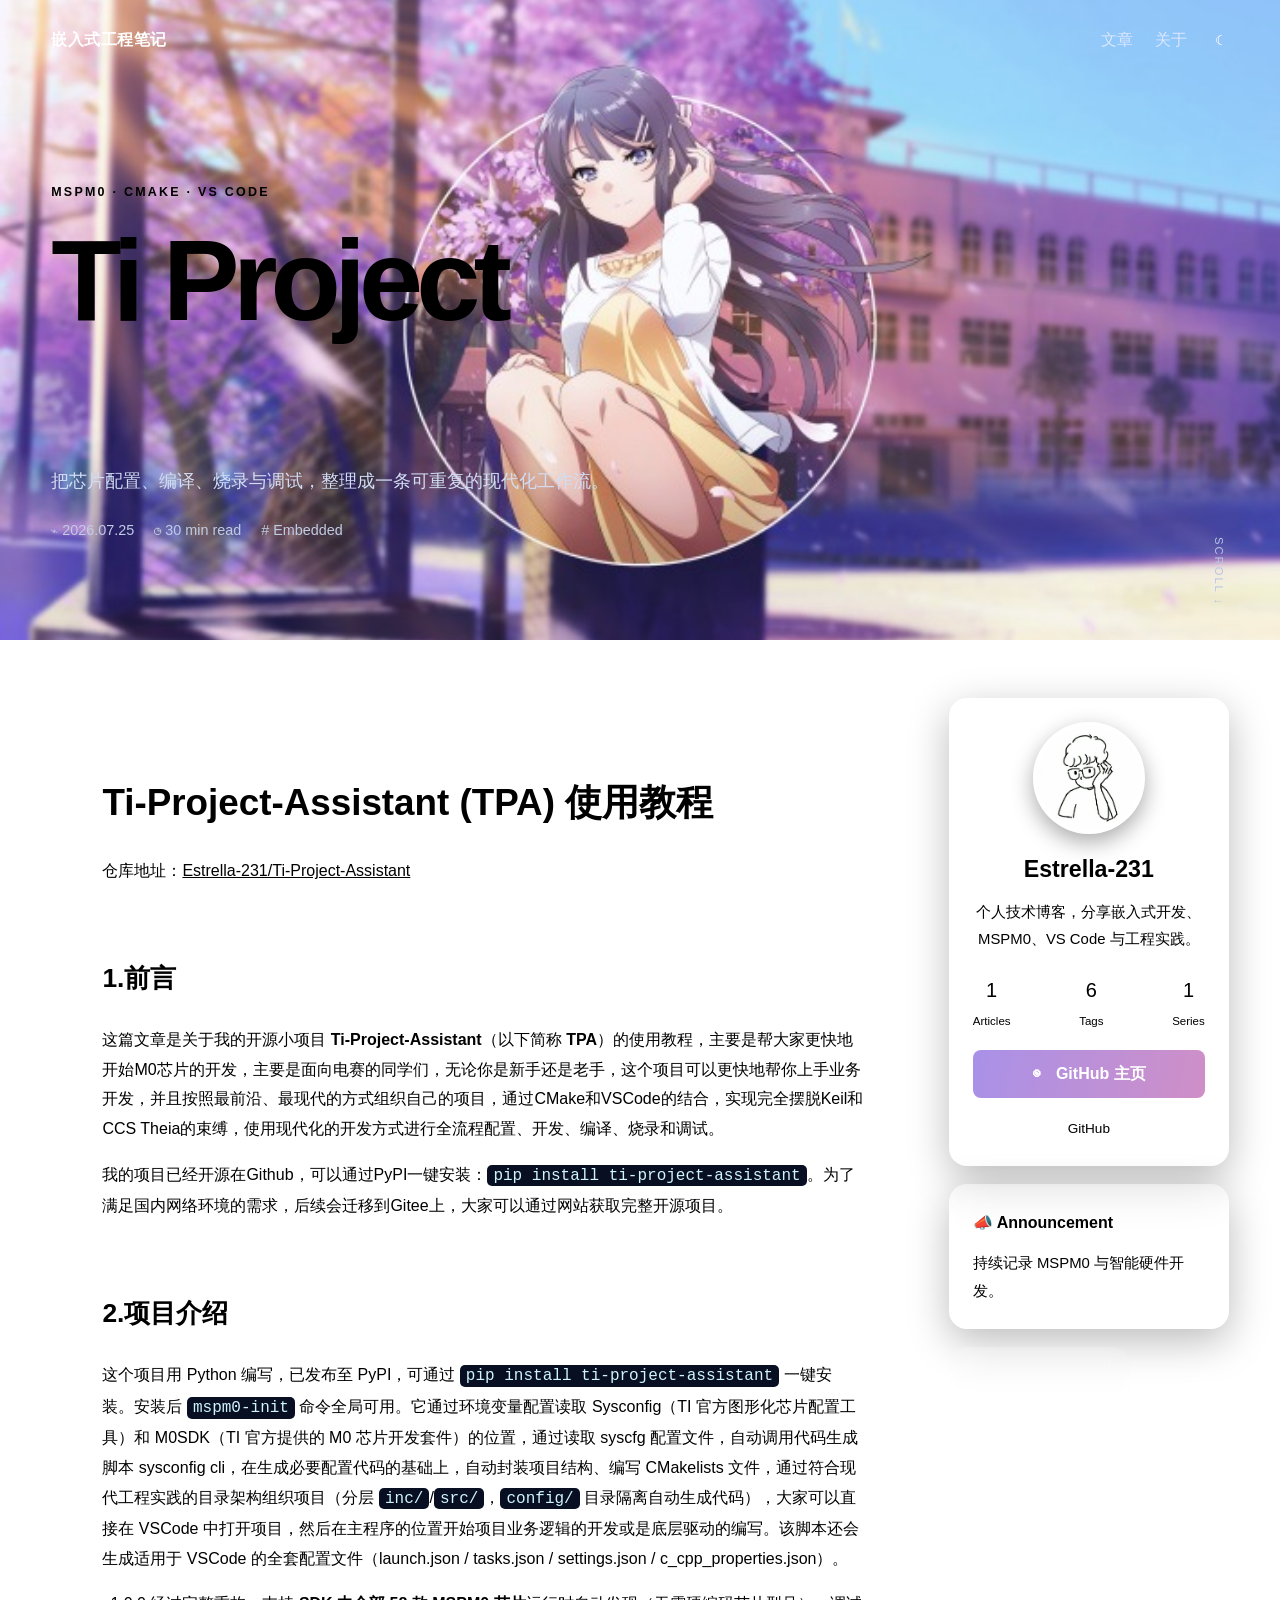
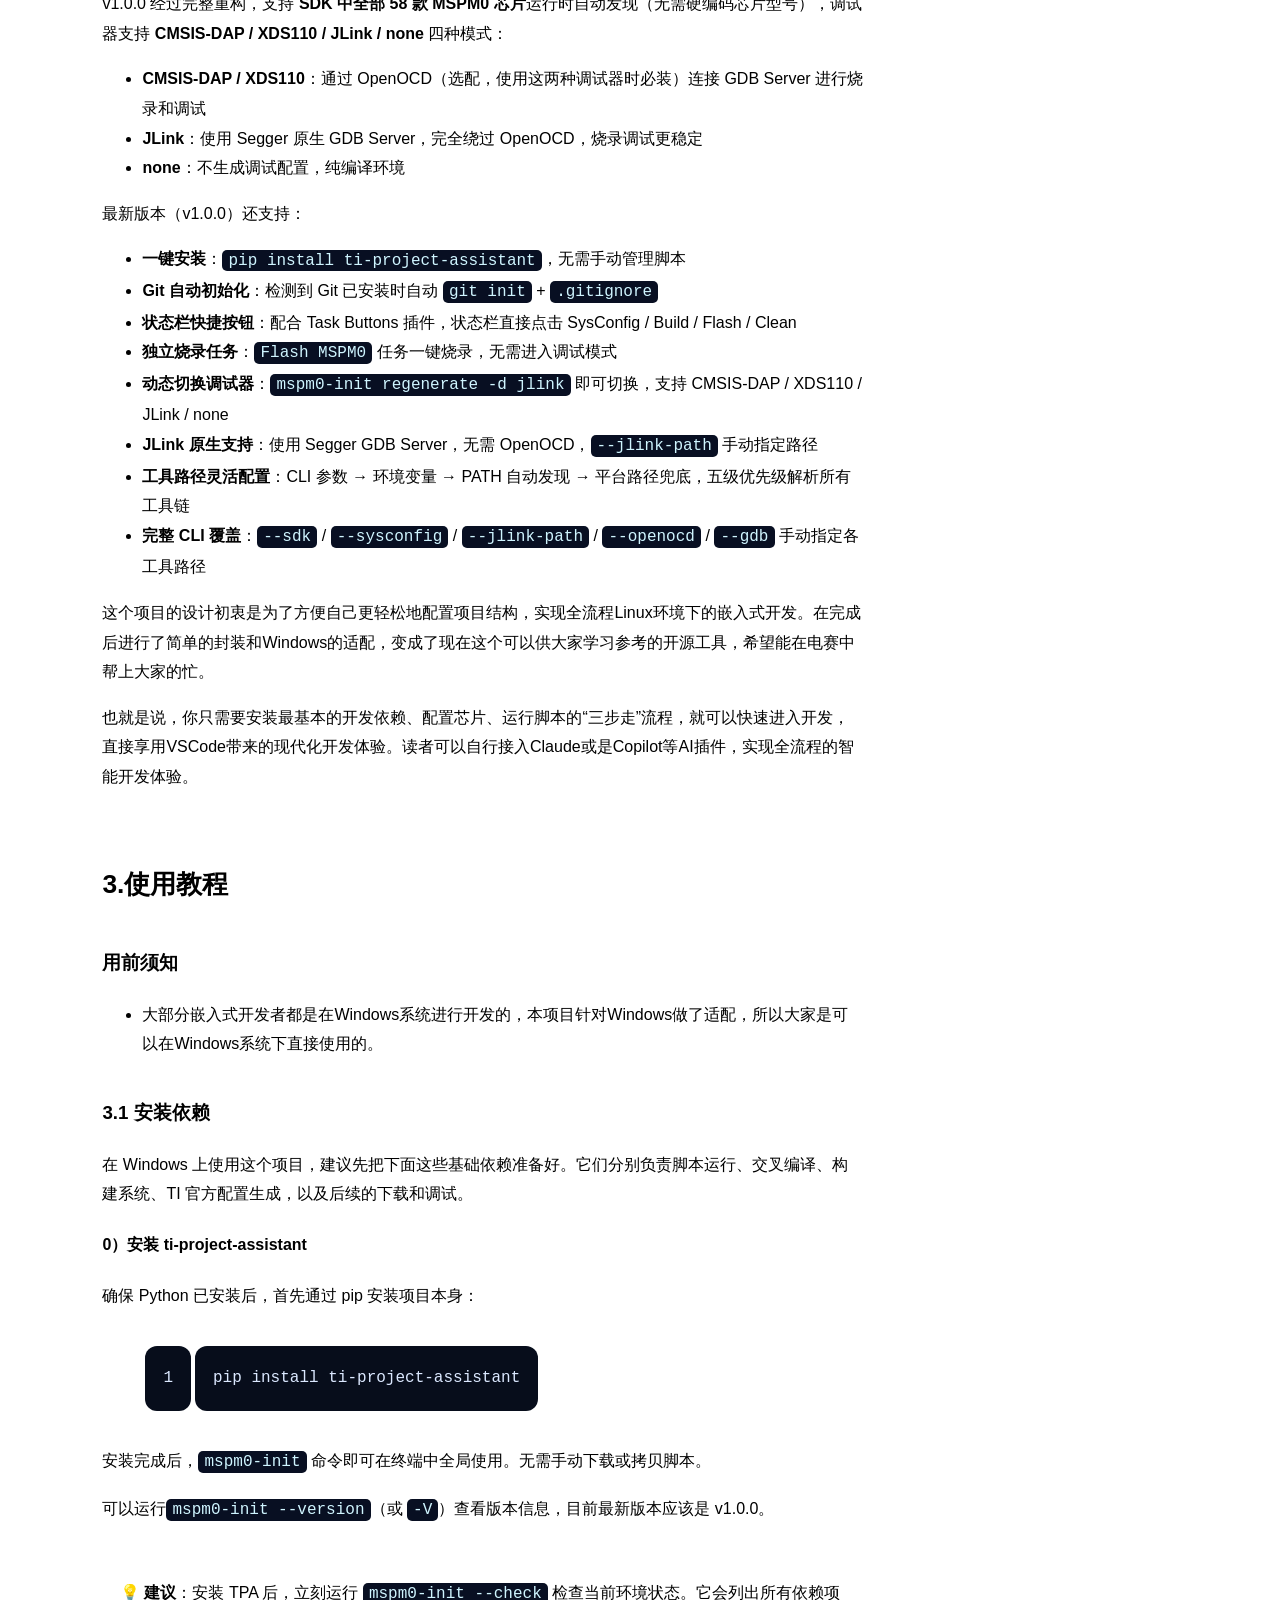
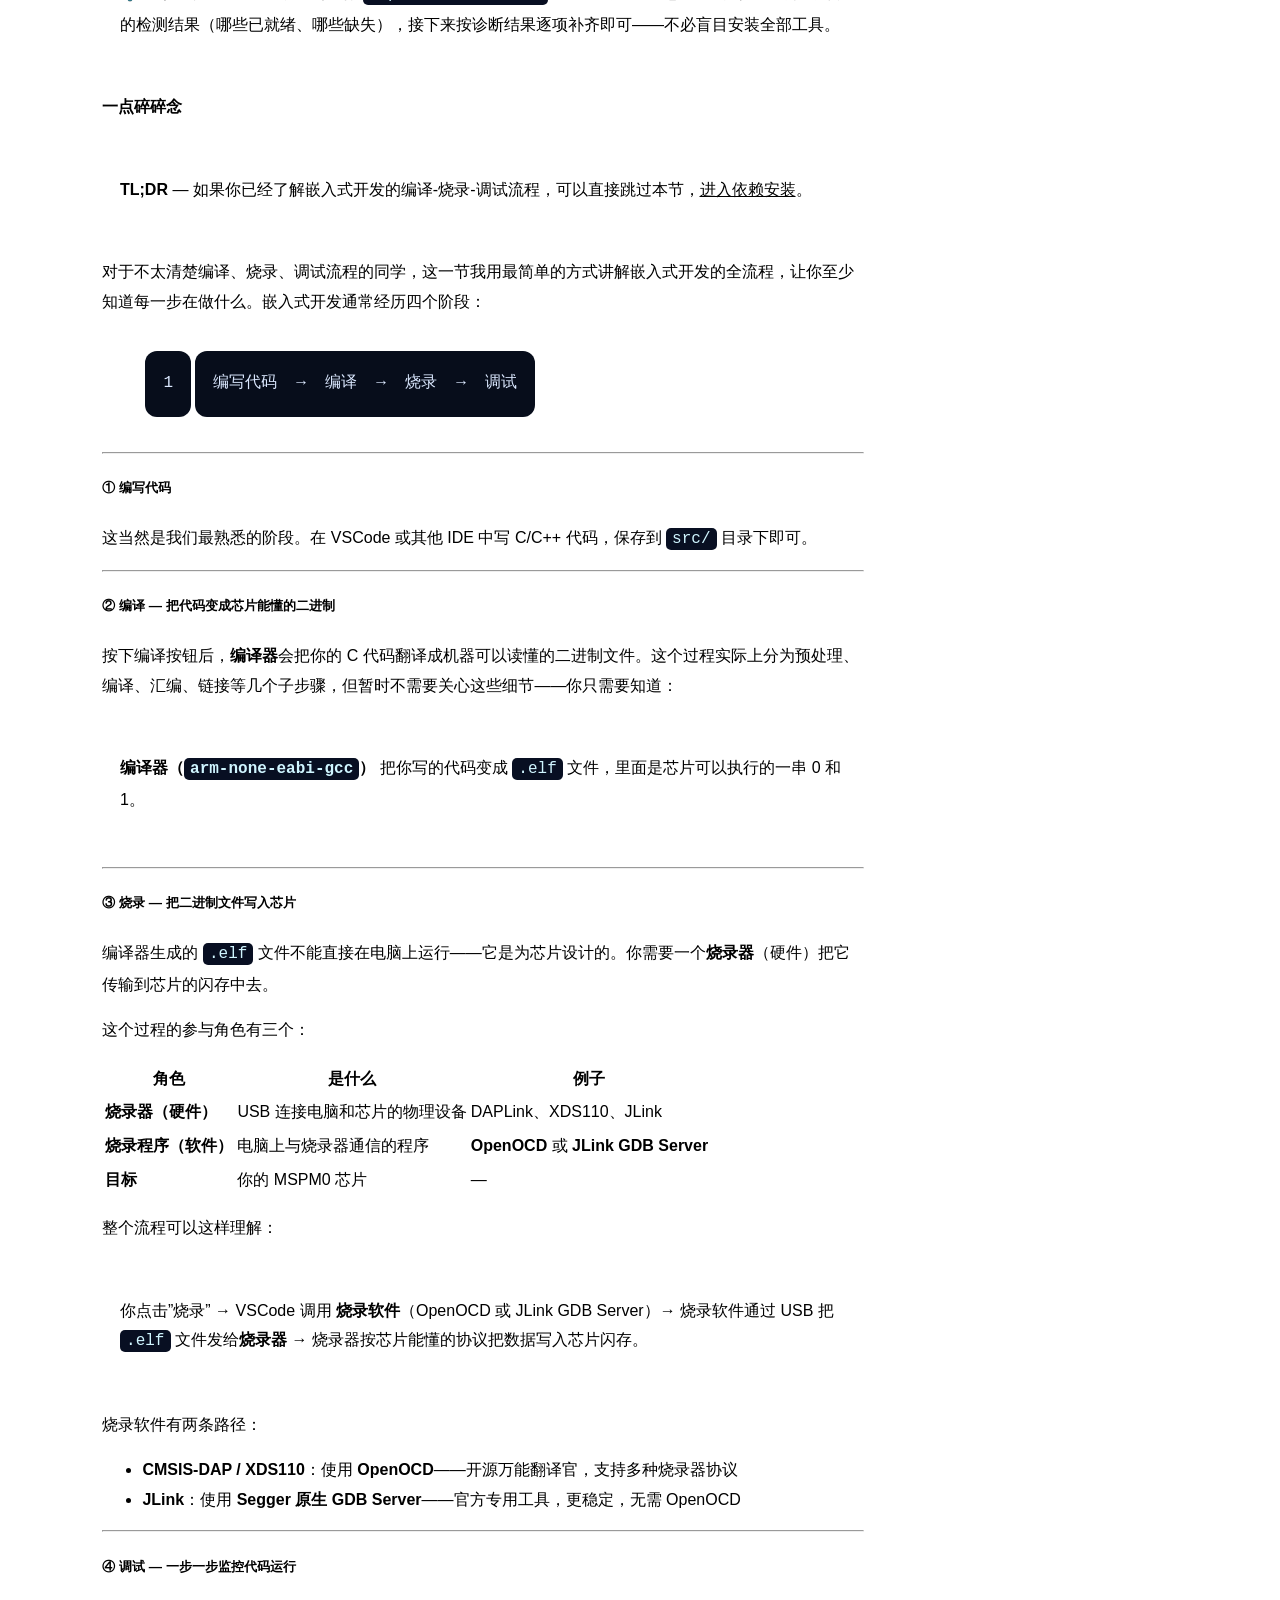
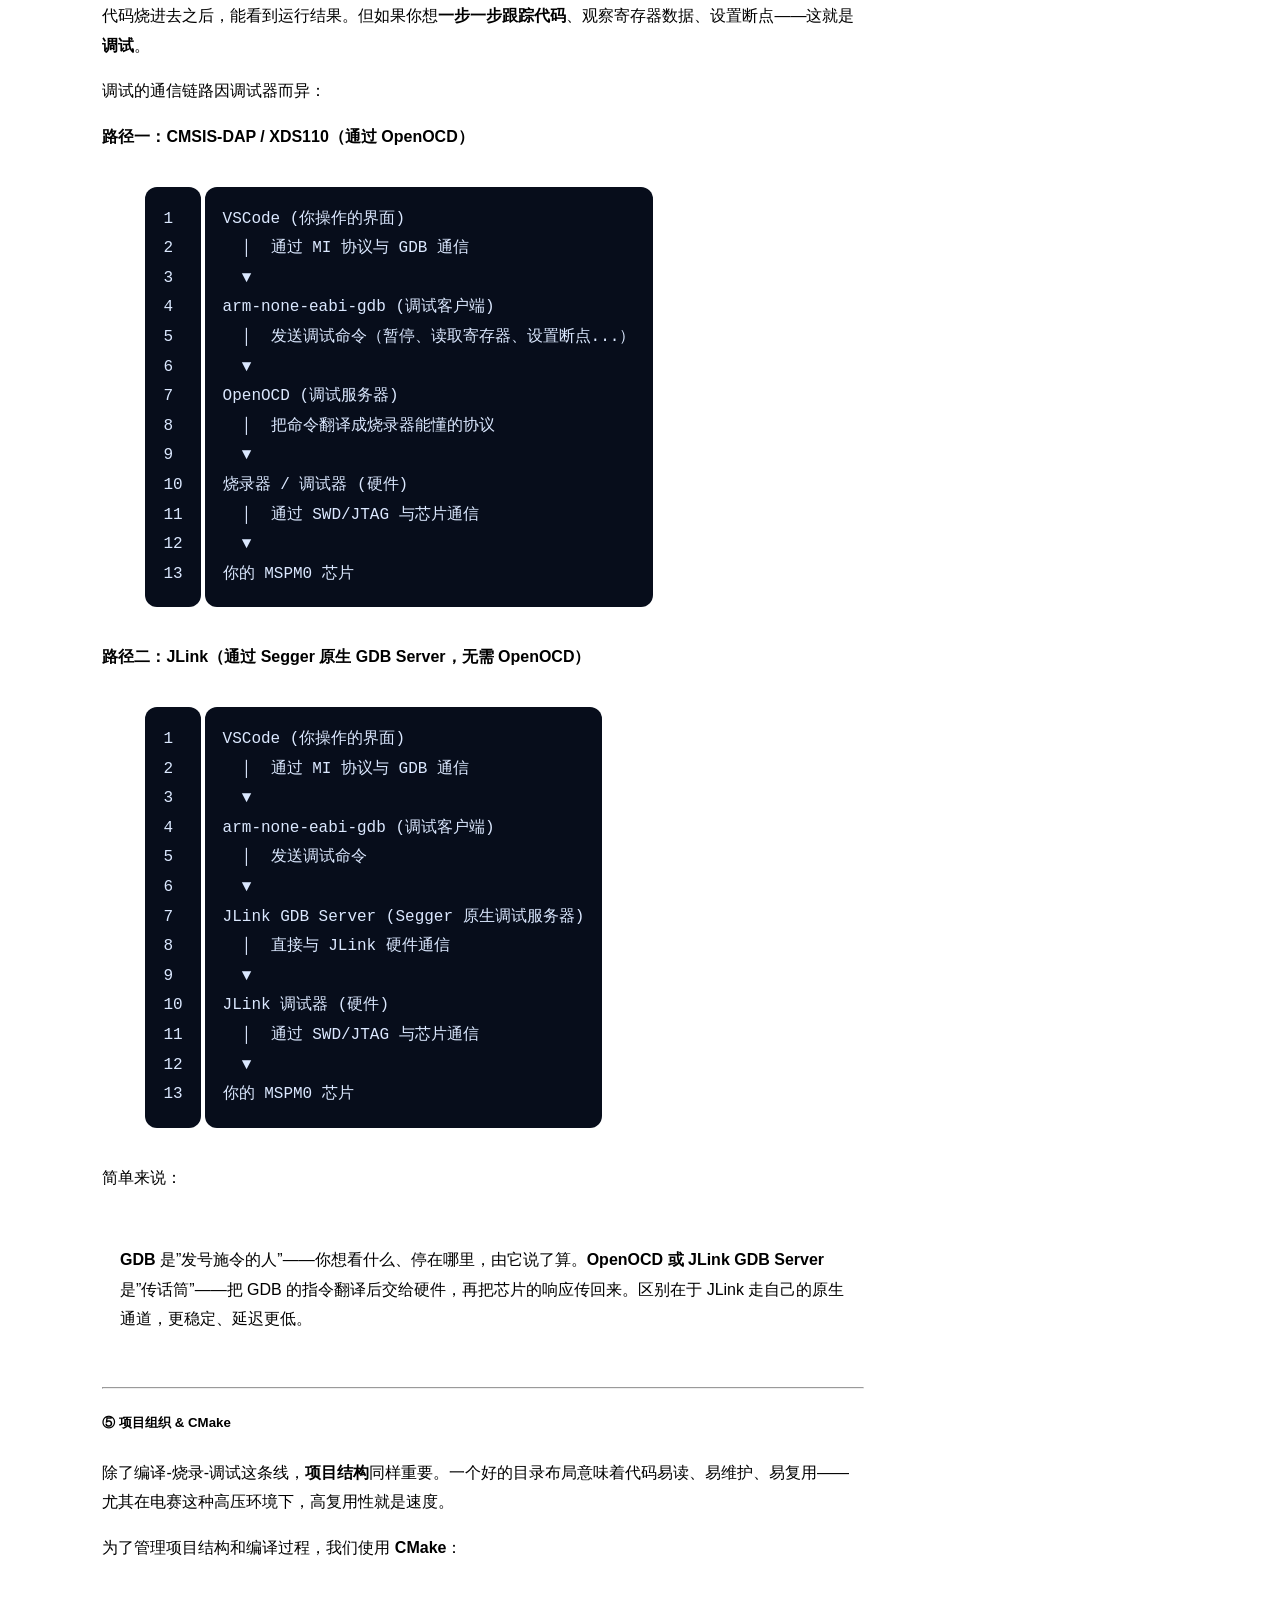
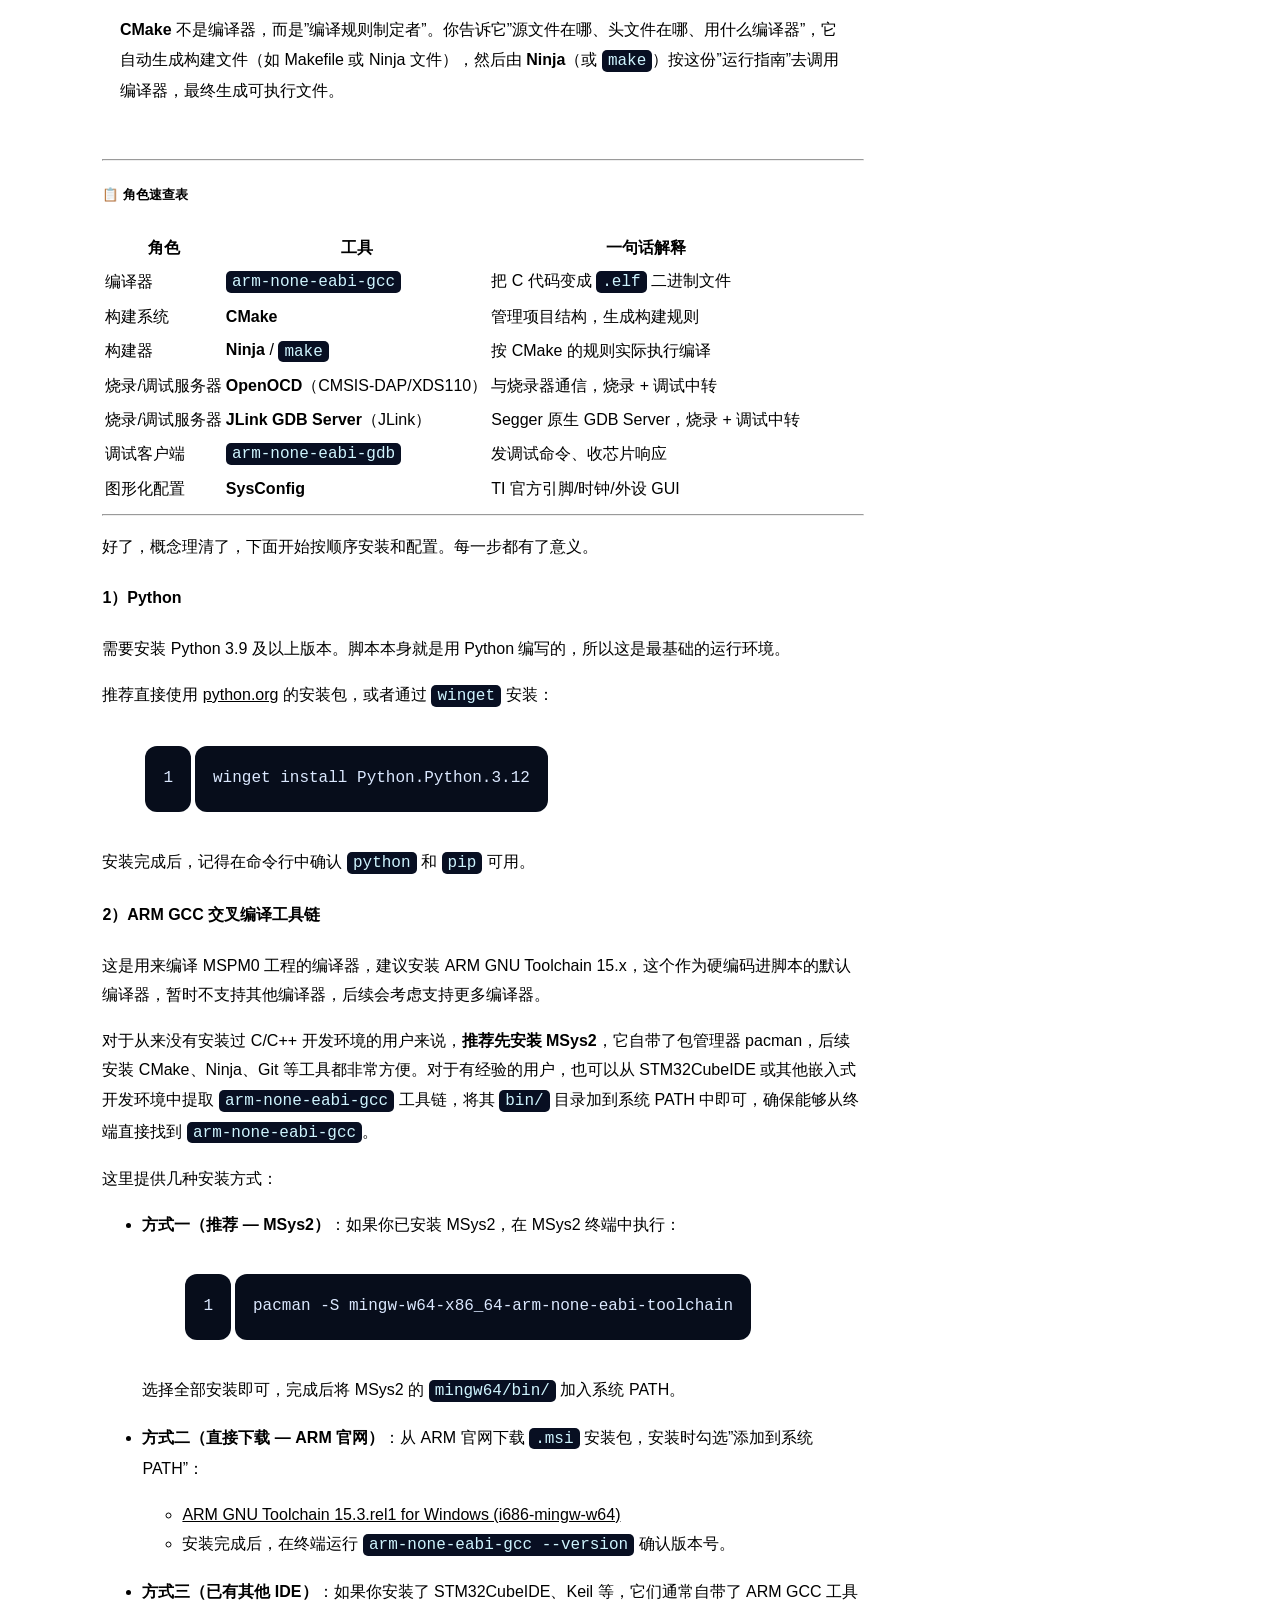
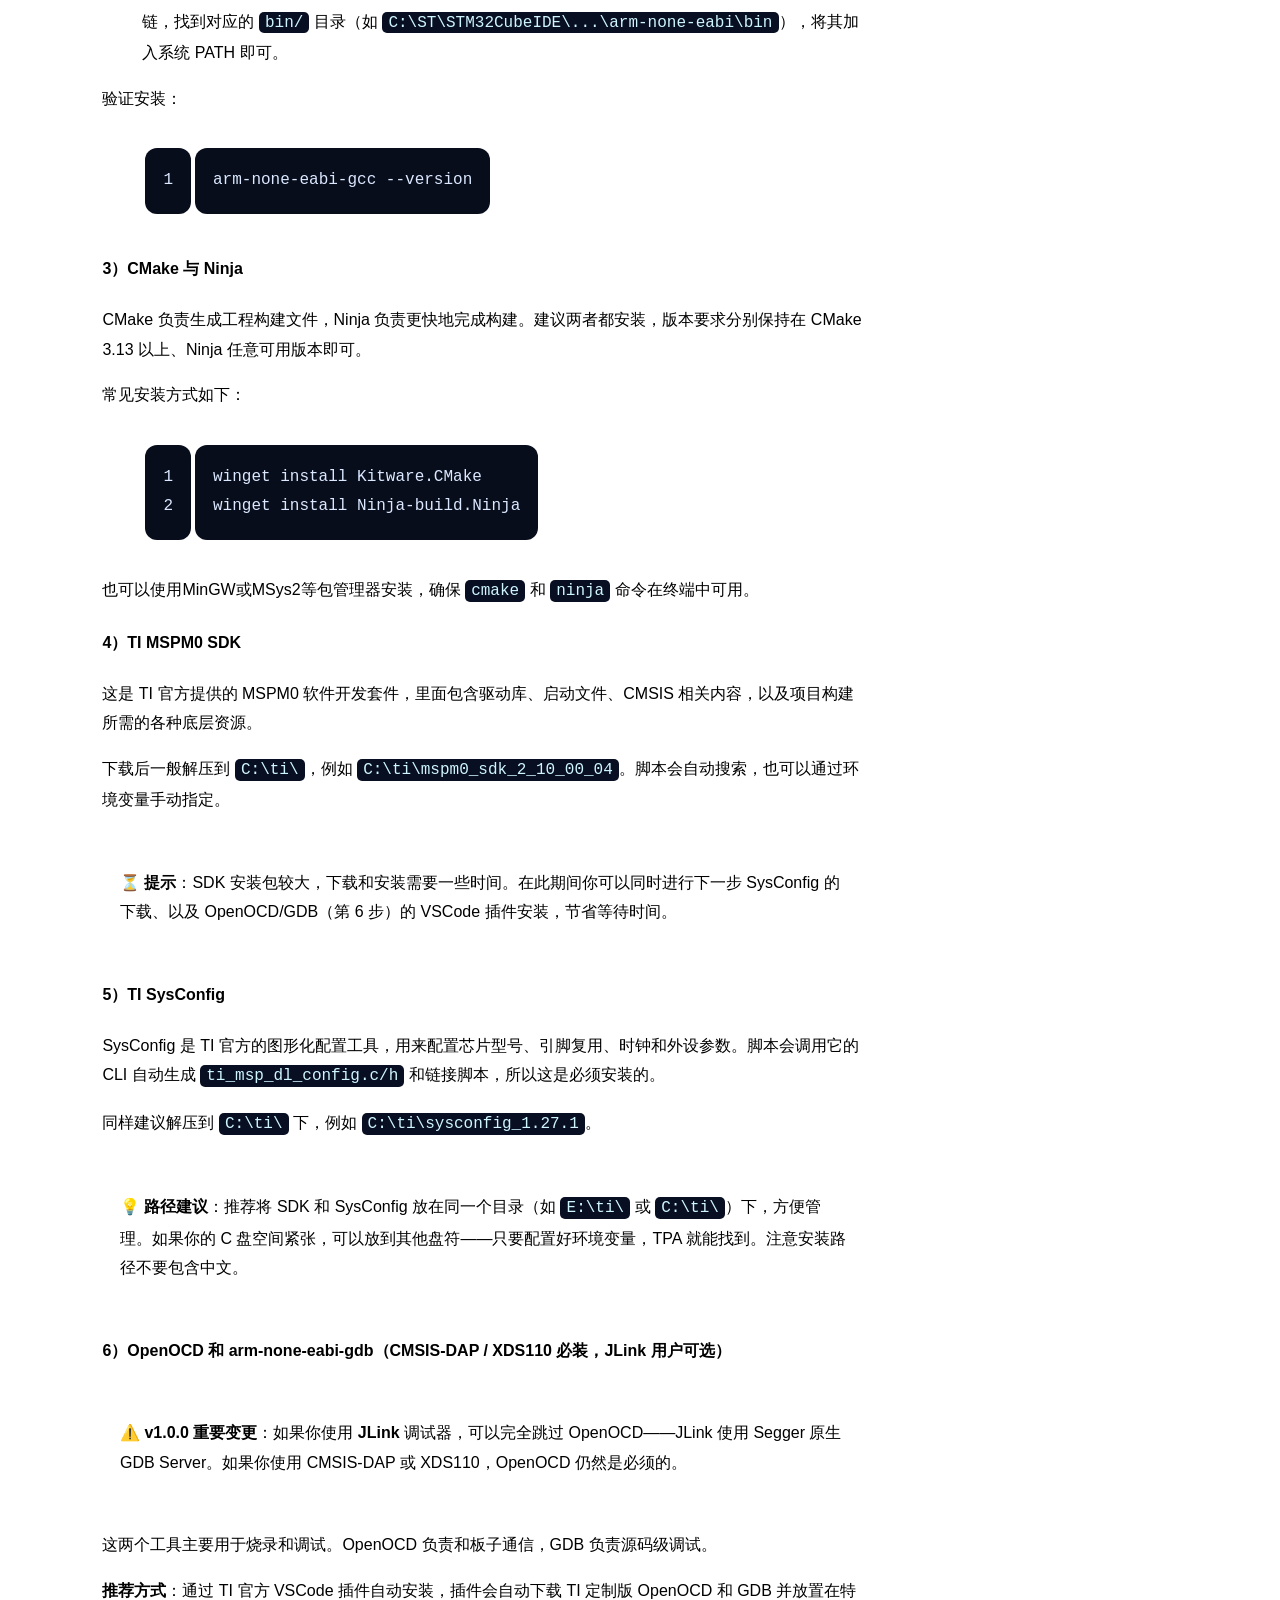
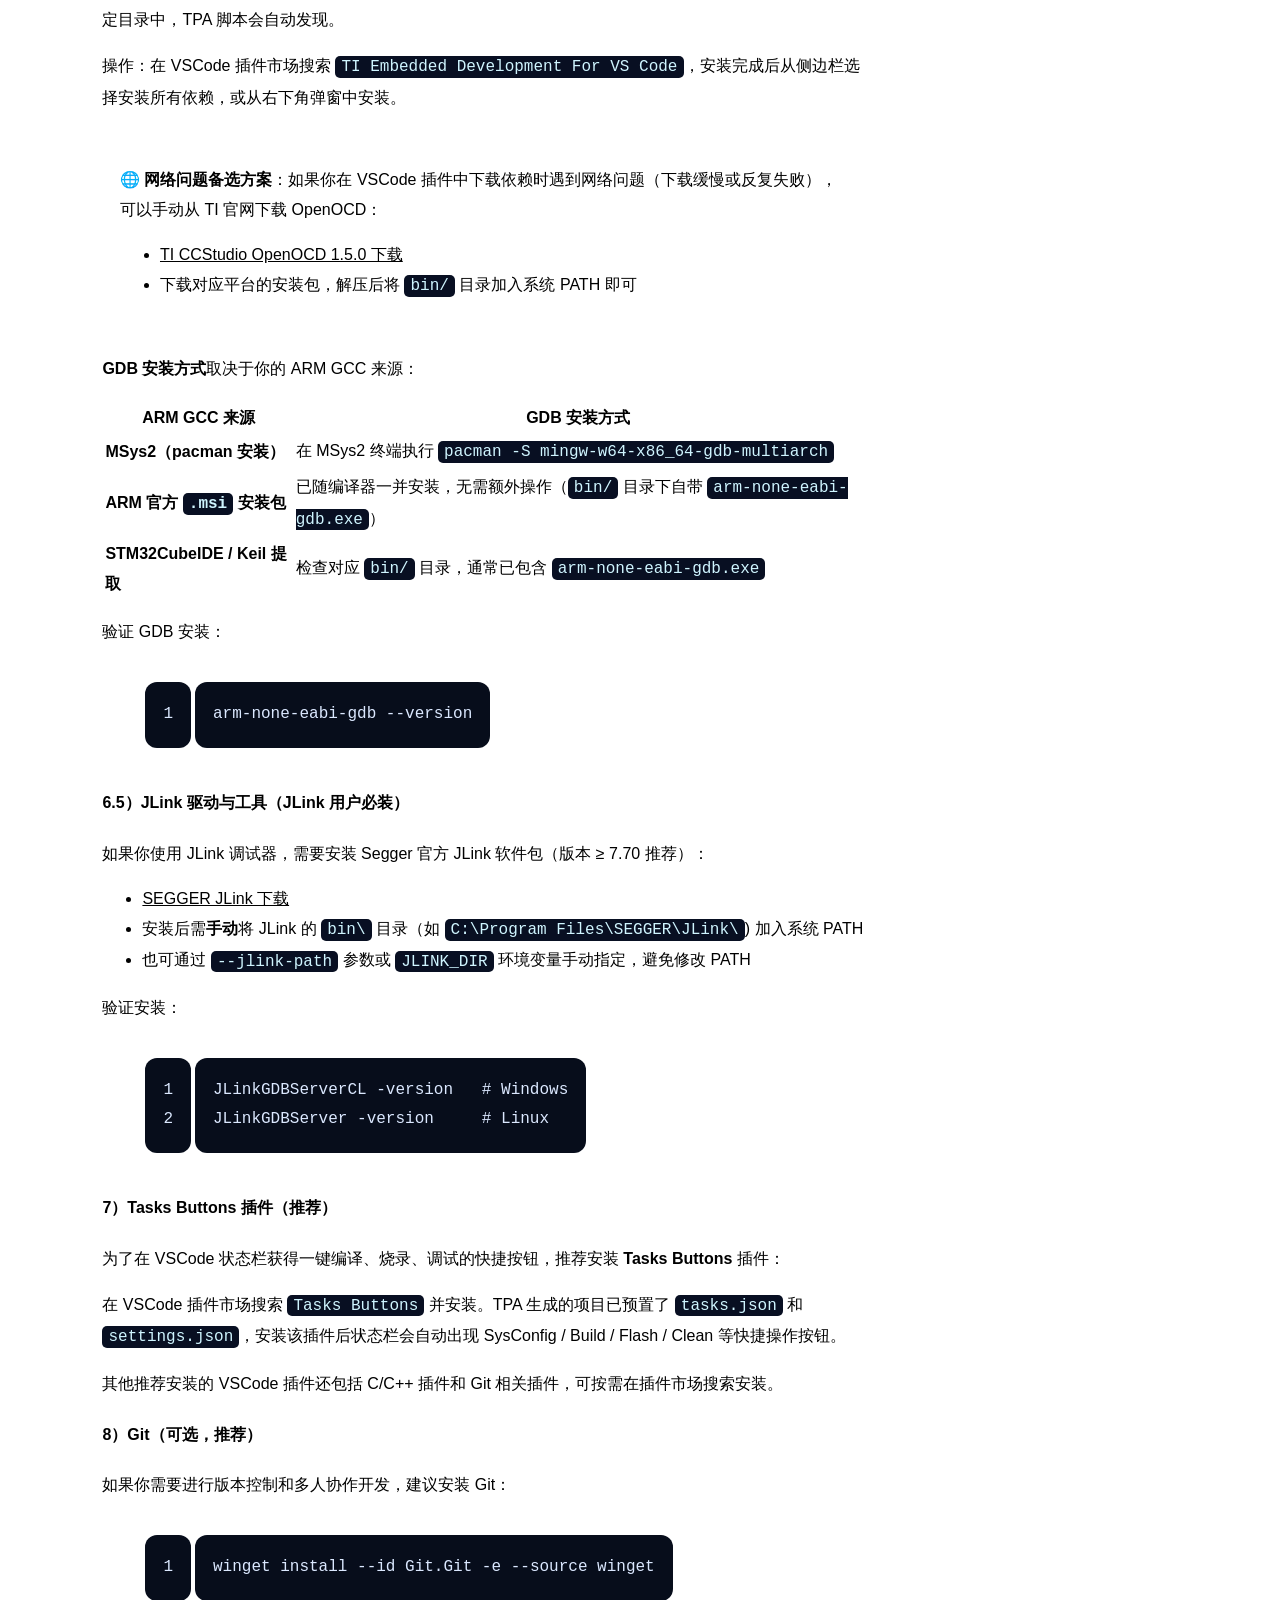
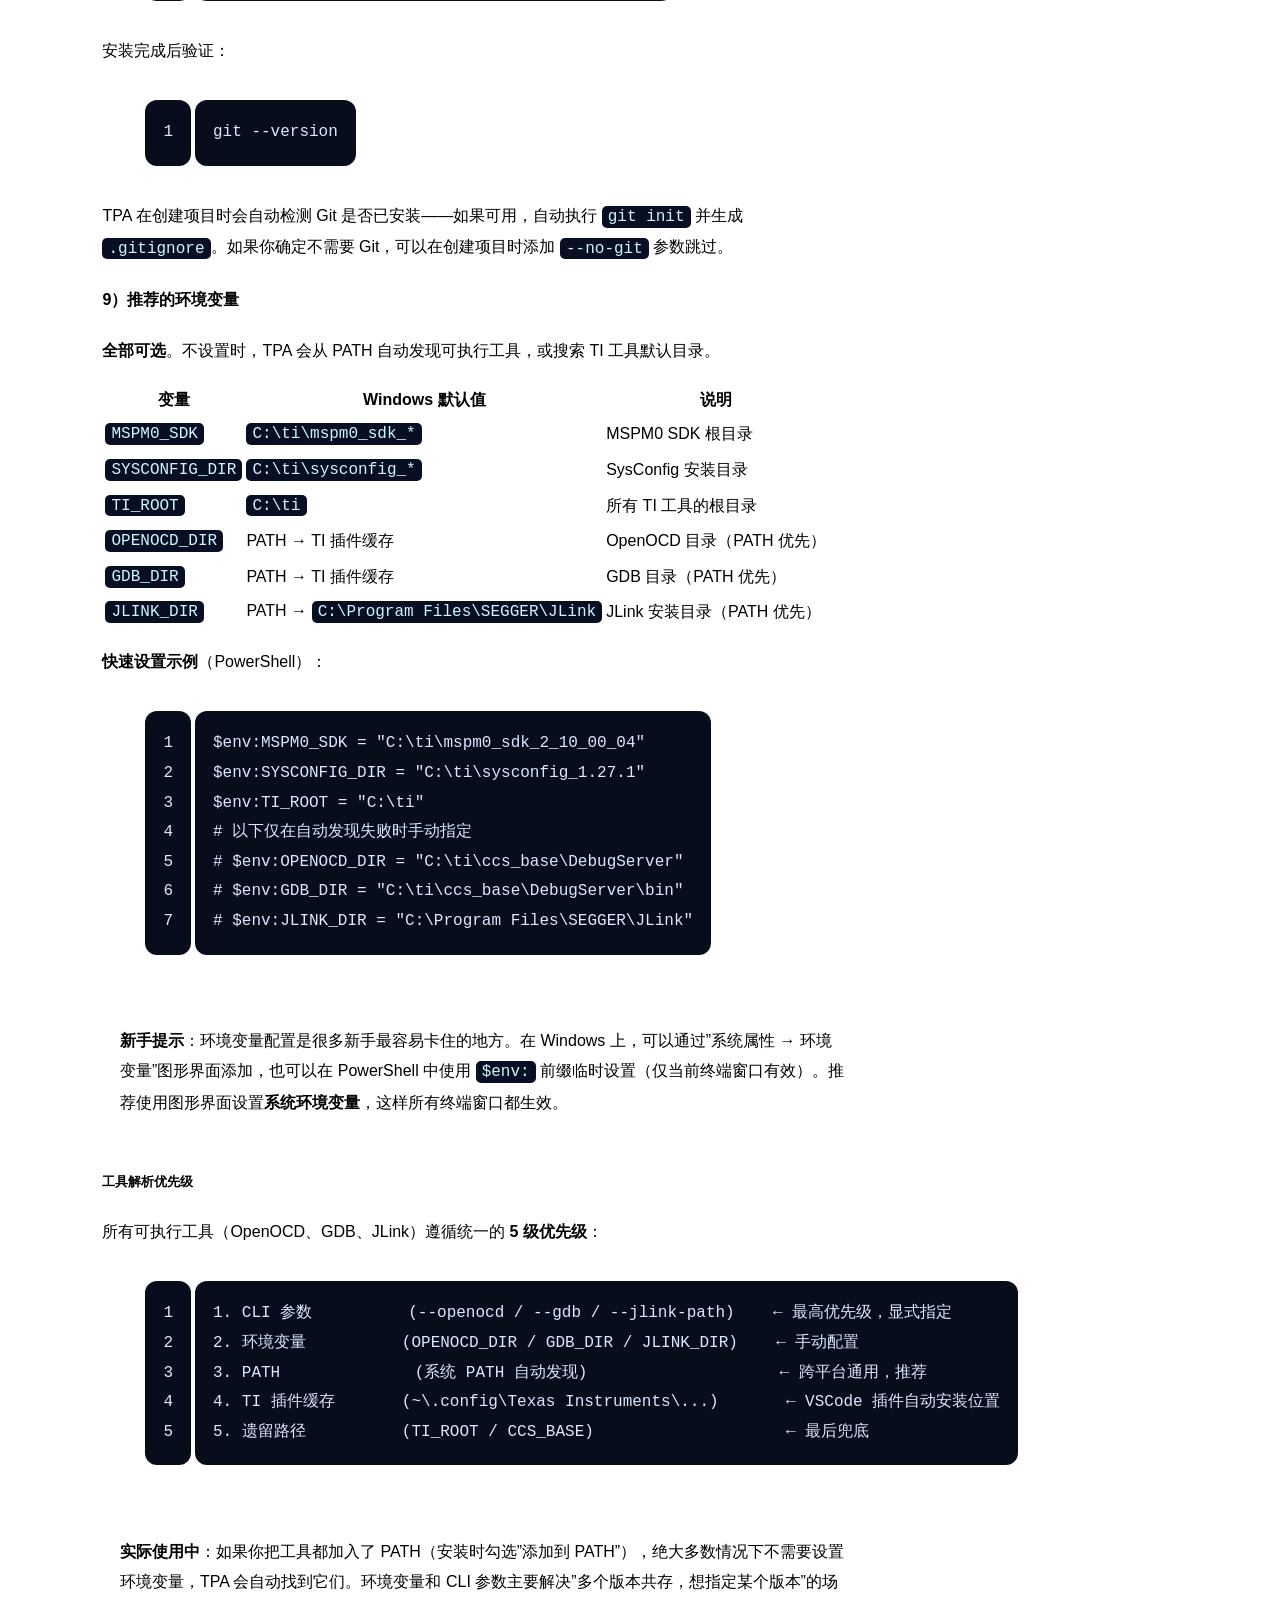
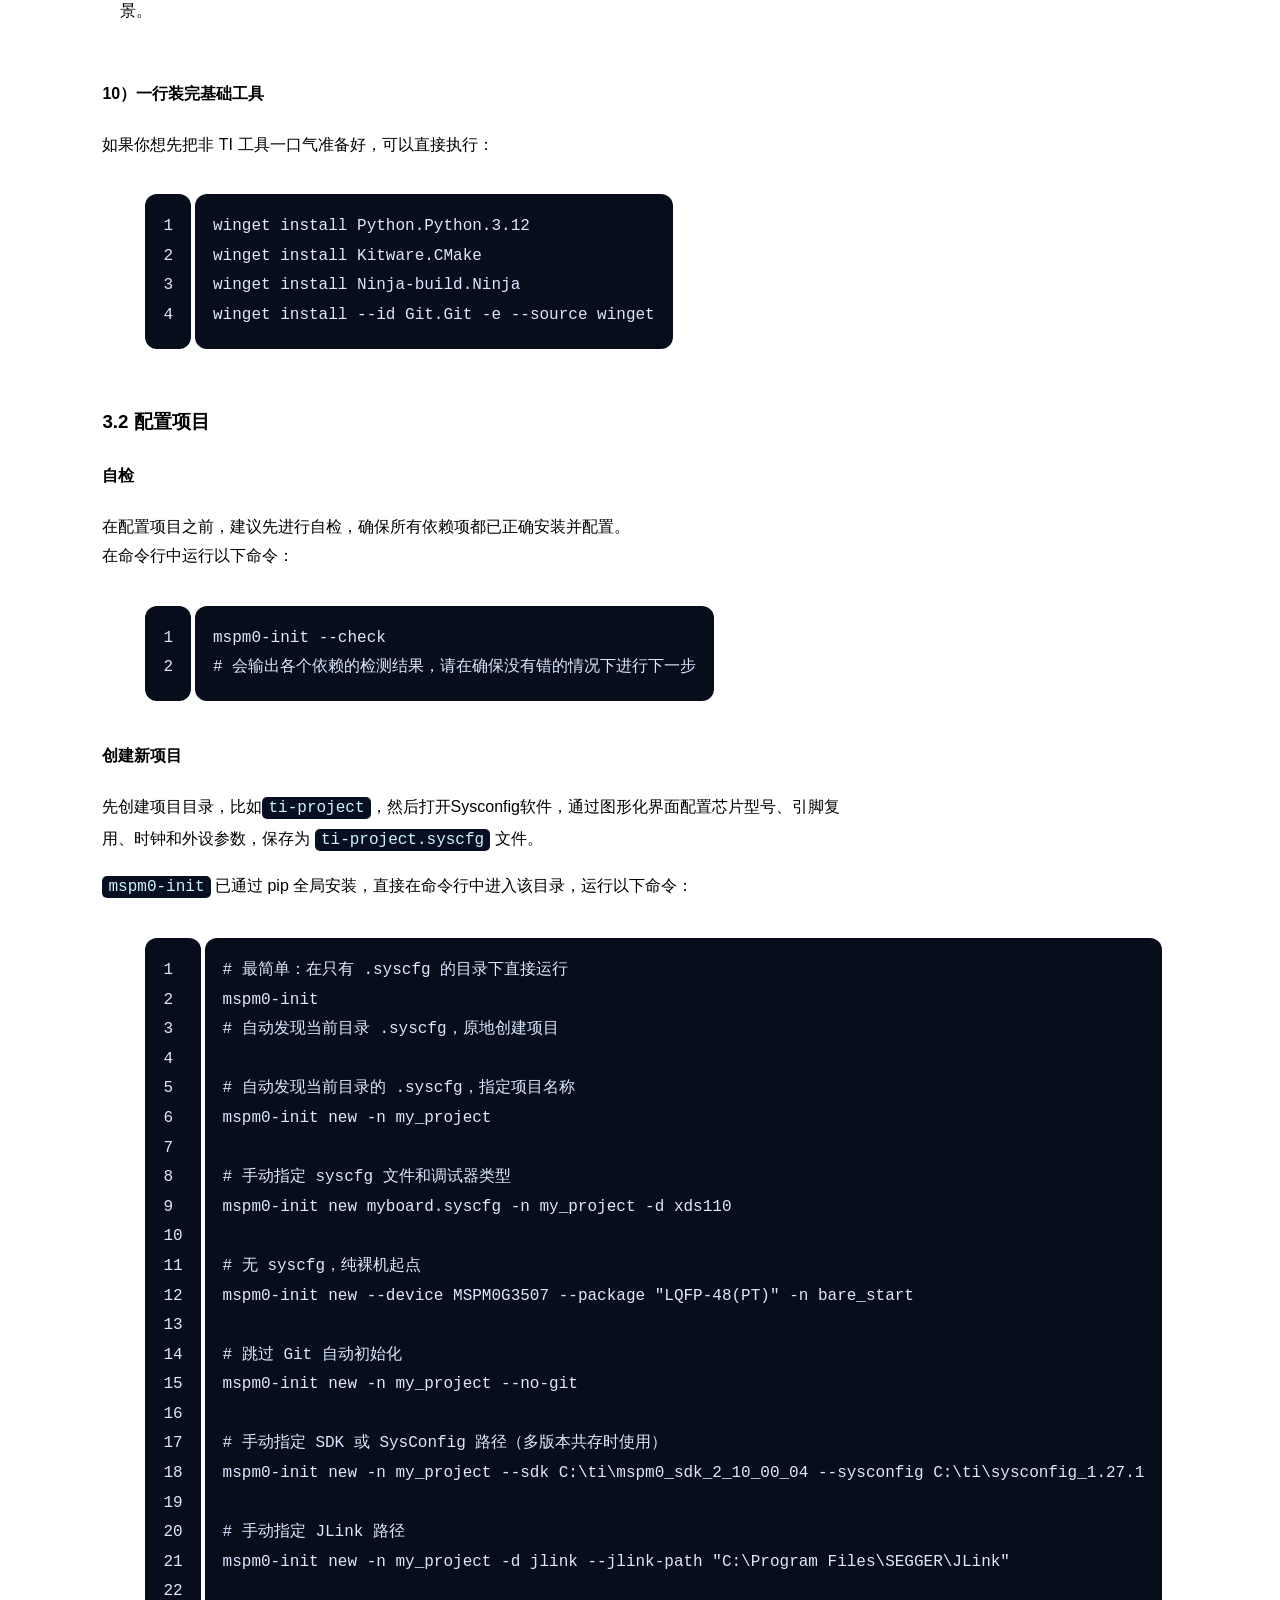
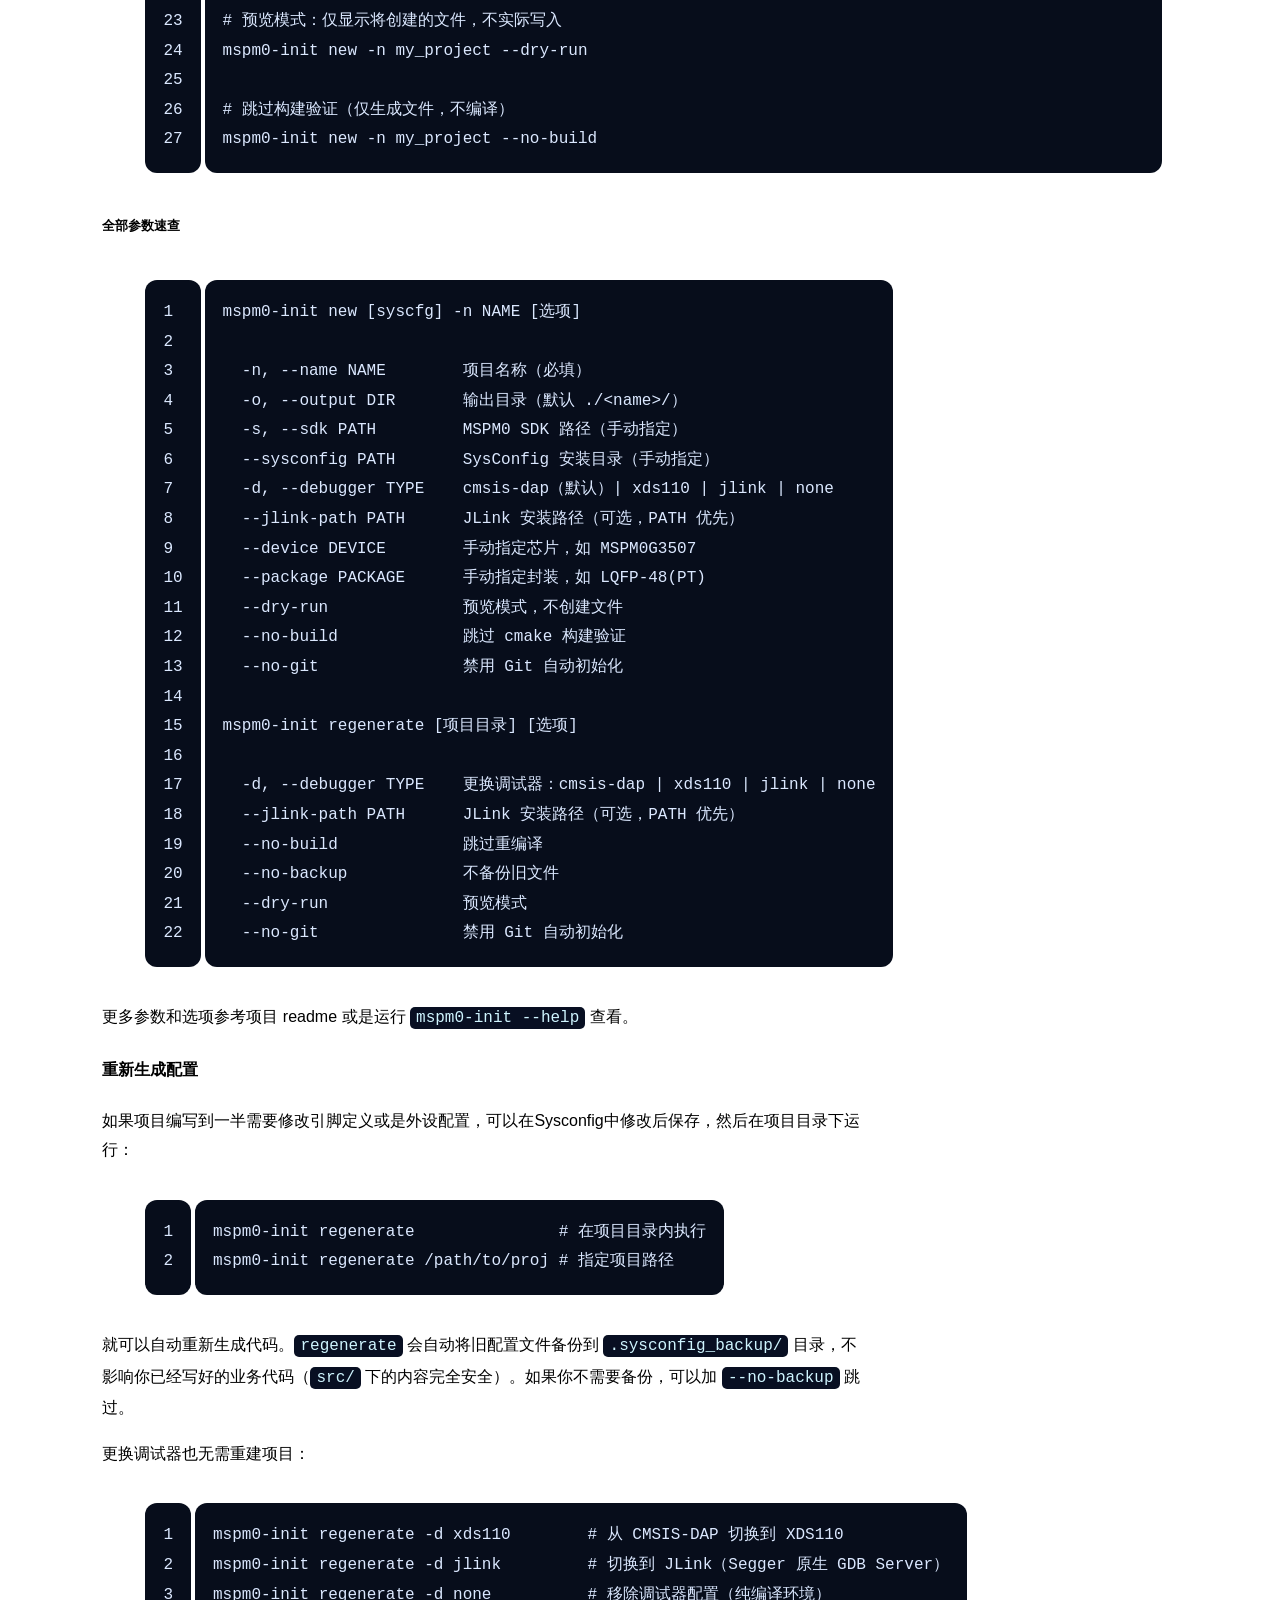
==== commit 690d1fd1: "Fix stylesheet paths for tutorial post" ====
--- a/posts/ti-project-assistant/index.html
+++ b/posts/ti-project-assistant/index.html
@@ -1,4 +1,4 @@
-<!doctype html><html lang="zh-CN"><head><meta charset="utf-8"><meta name="viewport" content="width=device-width,initial-scale=1"><title>嵌入式工程笔记 · Ti Project Assistant</title><meta name="description" content="MSPM0、SysConfig、CMake 与 VS Code 的现代嵌入式开发笔记"><link rel="stylesheet" href="../styles.css"></head><body><header class="hero" style="--hero:url('../assets/mai-sakurajima.jpg')"><div class="hero-shade"></div><nav class="nav shell"><a class="brand" href="../">嵌入式工程笔记</a><div class="nav-links"><a href="#content">文章</a><a href="#about">关于</a><button id="theme" aria-label="切换主题">☾</button></div></nav><div class="hero-inner shell" id="top"><div class="eyebrow">MSPM0 · CMAKE · VS CODE</div><h1>Ti Project<br><span>Assistant</span></h1><p>把芯片配置、编译、烧录与调试，整理成一条可重复的现代化工作流。</p><div class="hero-meta"><span>⌁ 2026.07.25</span><span>◷ 30 min read</span><span># Embedded</span></div></div><div class="scroll-cue">SCROLL ↓</div></header><main class="shell layout"><article class="article"><div id="content"><h1 id="Ti-Project-Assistant-TPA-使用教程"><a href="#Ti-Project-Assistant-TPA-使用教程" class="headerlink" title="Ti-Project-Assistant (TPA) 使用教程"></a>Ti-Project-Assistant (TPA) 使用教程</h1><p>仓库地址：<a target="_blank" rel="noopener" href="https://github.com/Estrella-231/Ti-Project-Assistant.git">Estrella-231/Ti-Project-Assistant</a></p>
+<!doctype html><html lang="zh-CN"><head><meta charset="utf-8"><meta name="viewport" content="width=device-width,initial-scale=1"><title>嵌入式工程笔记 · Ti Project Assistant</title><meta name="description" content="MSPM0、SysConfig、CMake 与 VS Code 的现代嵌入式开发笔记"><link rel="stylesheet" href="../../styles.css"></head><body><header class="hero" style="--hero:url('../../assets/mai-sakurajima.jpg')"><div class="hero-shade"></div><nav class="nav shell"><a class="brand" href="../../">嵌入式工程笔记</a><div class="nav-links"><a href="#content">文章</a><a href="#about">关于</a><button id="theme" aria-label="切换主题">☾</button></div></nav><div class="hero-inner shell" id="top"><div class="eyebrow">MSPM0 · CMAKE · VS CODE</div><h1>Ti Project<br><span>Assistant</span></h1><p>把芯片配置、编译、烧录与调试，整理成一条可重复的现代化工作流。</p><div class="hero-meta"><span>⌁ 2026.07.25</span><span>◷ 30 min read</span><span># Embedded</span></div></div><div class="scroll-cue">SCROLL ↓</div></header><main class="shell layout"><article class="article"><div id="content"><h1 id="Ti-Project-Assistant-TPA-使用教程"><a href="#Ti-Project-Assistant-TPA-使用教程" class="headerlink" title="Ti-Project-Assistant (TPA) 使用教程"></a>Ti-Project-Assistant (TPA) 使用教程</h1><p>仓库地址：<a target="_blank" rel="noopener" href="https://github.com/Estrella-231/Ti-Project-Assistant.git">Estrella-231/Ti-Project-Assistant</a></p>
 <h2 id="1-前言"><a href="#1-前言" class="headerlink" title="1.前言"></a>1.前言</h2><p>这篇文章是关于我的开源小项目 <strong>Ti-Project-Assistant</strong>（以下简称 <strong>TPA</strong>）的使用教程，主要是帮大家更快地开始M0芯片的开发，主要是面向电赛的同学们，无论你是新手还是老手，这个项目可以更快地帮你上手业务开发，并且按照最前沿、最现代的方式组织自己的项目，通过CMake和VSCode的结合，实现完全摆脱Keil和CCS Theia的束缚，使用现代化的开发方式进行全流程配置、开发、编译、烧录和调试。</p>
 <p>我的项目已经开源在Github，可以通过PyPI一键安装：<code>pip install ti-project-assistant</code>。为了满足国内网络环境的需求，后续会迁移到Gitee上，大家可以通过网站获取完整开源项目。</p>
 <h2 id="2-项目介绍"><a href="#2-项目介绍" class="headerlink" title="2.项目介绍"></a>2.项目介绍</h2><p>这个项目用 Python 编写，已发布至 PyPI，可通过 <code>pip install ti-project-assistant</code> 一键安装。安装后 <code>mspm0-init</code> 命令全局可用。它通过环境变量配置读取 Sysconfig（TI 官方图形化芯片配置工具）和 M0SDK（TI 官方提供的 M0 芯片开发套件）的位置，通过读取 syscfg 配置文件，自动调用代码生成脚本 sysconfig cli，在生成必要配置代码的基础上，自动封装项目结构、编写 CMakelists 文件，通过符合现代工程实践的目录架构组织项目（分层 <code>inc/</code>&#x2F;<code>src/</code>，<code>config/</code> 目录隔离自动生成代码），大家可以直接在 VSCode 中打开项目，然后在主程序的位置开始项目业务逻辑的开发或是底层驱动的编写。该脚本还会生成适用于 VSCode 的全套配置文件（launch.json &#x2F; tasks.json &#x2F; settings.json &#x2F; c_cpp_properties.json）。</p>
@@ -519,4 +519,4 @@
 <figure class="highlight plaintext"><table><tr><td class="gutter"><pre><span class="line">1</span><br><span class="line">2</span><br><span class="line">3</span><br><span class="line">4</span><br><span class="line">5</span><br><span class="line">6</span><br><span class="line">7</span><br></pre></td><td class="code"><pre><span class="line">① pip install ti-project-assistant</span><br><span class="line">② sudo apt install gcc-arm-none-eabi cmake ninja-build</span><br><span class="line">③ 下载 MSPM0 SDK + SysConfig → 解压到 ~/ti/</span><br><span class="line">④ (可选) 安装 JLink（如使用 JLink 调试器）</span><br><span class="line">⑤ (可选) 在 ~/.bashrc 设置环境变量</span><br><span class="line">⑥ 配置 udev 调试器权限</span><br><span class="line">⑦ mspm0-init --check → mspm0-init → code . → F5</span><br></pre></td></tr></table></figure>
 
 <p>v1.0.0 完整支持 SDK 中全部 58 款 MSPM0 芯片和 CMSIS-DAP &#x2F; XDS110 &#x2F; JLink &#x2F; none 四种调试模式。相比 Windows，Linux 不仅工具链安装简便，而且从根本上就是本项目的最佳运行环境——没有路径转义问题、天然支持并行编译、脚本执行效率更高。如果你日常使用 Linux 进行开发，推荐直接以 Linux 作为 MSPM0 的主开发平台。</p>
-</div></article><aside class="sidebar"><section class="profile-card"><div class="avatar-wrap"><img src="../assets/avatar.jpg" alt="站点头像"></div><h2>Estrella-231</h2><p>个人技术博客，分享嵌入式开发、MSPM0、VS Code 与工程实践。</p><div class="stats"><div><b>1</b><span>Articles</span></div><div><b>6</b><span>Tags</span></div><div><b>1</b><span>Series</span></div></div><a class="github-btn" href="https://github.com/Estrella-231" target="_blank" rel="noopener">◉　GitHub 主页</a><div class="social-row"><a href="https://github.com/Estrella-231" target="_blank" rel="noopener">GitHub</a></div></section><section class="announcement"><h3>📣 Announcement</h3><p>持续记录 MSPM0 与智能硬件开发。</p></section><section class="toc"><h3>☰　本文导航</h3><a href="#Ti-Project-Assistant-TPA-使用教程">项目概览</a><a href="#1-前言">前言</a><a href="#2-项目介绍">项目介绍</a><a href="#3-使用教程">Windows 使用教程</a><a href="#4-Linux-下的安装和使用指南">Linux 指南</a></section></aside></main><footer class="footer" id="about"><div class="shell">© 2026 Embedded Engineering Notes · Built for practical MSPM0 development</div></footer><script>const b=document.body;document.getElementById("theme").onclick=()=>{b.classList.toggle("light");document.getElementById("theme").textContent=b.classList.contains("light")?"☀":"☾"};</script></body></html>
+</div></article><aside class="sidebar"><section class="profile-card"><div class="avatar-wrap"><img src="../../assets/avatar.jpg" alt="站点头像"></div><h2>Estrella-231</h2><p>个人技术博客，分享嵌入式开发、MSPM0、VS Code 与工程实践。</p><div class="stats"><div><b>1</b><span>Articles</span></div><div><b>6</b><span>Tags</span></div><div><b>1</b><span>Series</span></div></div><a class="github-btn" href="https://github.com/Estrella-231" target="_blank" rel="noopener">◉　GitHub 主页</a><div class="social-row"><a href="https://github.com/Estrella-231" target="_blank" rel="noopener">GitHub</a></div></section><section class="announcement"><h3>📣 Announcement</h3><p>持续记录 MSPM0 与智能硬件开发。</p></section><section class="toc"><h3>☰　本文导航</h3><a href="#Ti-Project-Assistant-TPA-使用教程">项目概览</a><a href="#1-前言">前言</a><a href="#2-项目介绍">项目介绍</a><a href="#3-使用教程">Windows 使用教程</a><a href="#4-Linux-下的安装和使用指南">Linux 指南</a></section></aside></main><footer class="footer" id="about"><div class="shell">© 2026 Embedded Engineering Notes · Built for practical MSPM0 development</div></footer><script>const b=document.body;document.getElementById("theme").onclick=()=>{b.classList.toggle("light");document.getElementById("theme").textContent=b.classList.contains("light")?"☀":"☾"};</script></body></html>
--- a/styles.css
+++ b/styles.css
@@ -0,0 +1,14 @@
+from pathlib import Path
+p=Path('blog/index.html'); s=p.read_text(encoding='utf-8')
+start=s.index('<header class="hero">'); end=s.index('</header>', start)+len('</header>')
+hero='''<header class="hero" style="--hero:url('assets/mai-sakurajima.jpg')"><div class="hero-shade"></div><nav class="nav shell"><a class="brand" href="#top">嵌入式工程笔记</a><div class="nav-links"><a href="#content">文章</a><a href="#about">关于</a><button id="theme" aria-label="切换主题">☾</button></div></nav><div class="hero-inner shell" id="top"><div class="eyebrow">MSPM0 · CMAKE · VS CODE</div><h1>Ti Project<br><span>Assistant</span></h1><p>把芯片配置、编译、烧录与调试，整理成一条可重复的现代化工作流。</p><div class="hero-meta"><span>⌁ 2026.07.25</span><span>◷ 30 min read</span><span># Embedded</span></div></div><div class="scroll-cue">SCROLL ↓</div></header>'''
+s=s[:start]+hero+s[end:]
+s=s.replace('<footer class="footer"><div class="shell">','<footer class="footer" id="about"><div class="shell">')
+s=s.replace('</body></html>','<script>const b=document.body;document.getElementById("theme").onclick=()=>{b.classList.toggle("light");document.getElementById("theme").textContent=b.classList.contains("light")?"☀":"☾"};</script></body></html>')
+p.write_text(s,encoding='utf-8')
+PY
+@'
+:root{--bg:#0b1020;--surface:#111a31e8;--surface2:#182542;--text:#edf2ff;--muted:#aab6d2;--line:#293b68;--pink:#ff9ecb;--blue:#80dcff;--shadow:0 24px 80px #0008}*{box-sizing:border-box}html{scroll-behavior:smooth}body{margin:0;background:radial-gradient(1000px 600px at 10% 0,#1b3563,transparent 65%),var(--bg);color:var(--text);font:16px/1.85 "Noto Sans SC","PingFang SC","Microsoft YaHei","Segoe UI",sans-serif;transition:.3s}.shell{width:min(1180px,92vw);margin:auto}.hero{min-height:640px;position:relative;isolation:isolate;background-image:var(--hero);background-size:cover;background-position:center 38%;display:flex;flex-direction:column;overflow:hidden}.hero-shade{position:absolute;inset:0;background:linear-gradient(90deg,#081126f2 0%,#081126bb 38%,#08112642 75%),linear-gradient(0deg,var(--bg),transparent 35%);z-index:-1}.nav{display:flex;align-items:center;justify-content:space-between;padding:24px 0;position:relative}.brand{color:#fff;text-decoration:none;font-weight:800;letter-spacing:.03em}.nav-links{display:flex;align-items:center;gap:22px}.nav-links a,.nav-links button{color:#dbe7ff;text-decoration:none;background:none;border:0;font:inherit;cursor:pointer}.nav-links a:hover{color:var(--pink)}.hero-inner{padding:100px 0 96px}.eyebrow{font-size:.78rem;letter-spacing:.18em;color:var(--pink);font-weight:800}.hero h1{font-size:clamp(3.6rem,9vw,7.2rem);line-height:.94;letter-spacing:-.06em;margin:22px 0}.hero h1 span{color:transparent;-webkit-text-stroke:1px var(--blue)}.hero p{max-width:600px;font-size:1.15rem;color:#d2ddf4}.hero-meta{display:flex;gap:20px;color:#c0cbe4;font-size:.9rem;flex-wrap:wrap}.scroll-cue{position:absolute;right:4vw;bottom:34px;color:#b7c5e2;font-size:.7rem;letter-spacing:.18em;writing-mode:vertical-rl}.layout{display:grid;grid-template-columns:minmax(0,1fr) 280px;gap:34px;padding:58px 0 100px}.article{background:var(--surface);border:1px solid var(--line);border-radius:22px;padding:clamp(24px,4vw,60px);box-shadow:var(--shadow);backdrop-filter:blur(12px)}.article h1{font-size:2.3rem;line-height:1.25}.article h2{margin-top:2.6em;color:var(--blue);font-size:1.65rem}.article h3{margin-top:2em;color:var(--pink)}.article a{color:var(--blue)}.article code{background:#080f22;border:1px solid var(--line);padding:.12em .38em;border-radius:5px;color:#cff5ff}.article pre{overflow:auto;background:#070d1b;border:1px solid var(--line);border-radius:12px;padding:18px;color:#dbe8ff}.article img{max-width:100%;border-radius:12px}.article blockquote{border-left:4px solid var(--pink);background:var(--surface2);margin:1.5em 0;padding:.8em 1.1em;color:var(--muted)}.toc{position:sticky;top:24px;align-self:start;background:var(--surface);border:1px solid var(--line);border-radius:18px;padding:22px;box-shadow:0 12px 40px #0004;backdrop-filter:blur(12px)}.toc h3{margin-top:0;color:var(--pink)}.toc a{display:block;color:var(--muted);text-decoration:none;padding:5px 0}.toc a:hover{color:var(--blue);transform:translateX(3px)}.notice{background:linear-gradient(90deg,#24365e,#1b2948);border:1px solid #466395;border-radius:12px;padding:15px 18px;color:#d9e6ff}.footer{border-top:1px solid var(--line);padding:30px 0;color:var(--muted);font-size:.9rem}.light{--bg:#f4f7ff;--surface:#ffffffed;--surface2:#eef3ff;--text:#1d2942;--muted:#65718b;--line:#d5def1;--shadow:0 18px 50px #62749b2e}.light .hero-shade{background:linear-gradient(90deg,#18233dcc 0%,#18233d88 48%,#18233d28 100%),linear-gradient(0deg,var(--bg),transparent 35%)}@media(max-width:800px){.hero{min-height:570px}.hero-inner{padding-top:70px}.layout{grid-template-columns:1fr}.toc{position:static;order:-1}.nav-links a{display:none}.scroll-cue{display:none}}
+.sidebar{display:flex;flex-direction:column;gap:18px;align-self:start;position:sticky;top:24px}.profile-card,.announcement,.sidebar .toc{background:var(--surface);border:1px solid var(--line);border-radius:18px;padding:24px;box-shadow:0 12px 40px #0004;backdrop-filter:blur(12px)}.profile-card{text-align:center}.avatar-wrap{width:112px;height:112px;border-radius:50%;overflow:hidden;margin:0 auto 14px;border:4px solid #fff6;box-shadow:0 8px 22px #0005}.avatar-wrap img{width:100%;height:100%;object-fit:cover}.profile-card h2{margin:4px 0 8px;font-size:1.45rem}.profile-card p,.announcement p{color:var(--muted);margin:0 0 18px;font-size:.93rem}.stats{display:flex;justify-content:space-between;margin:18px 0;color:var(--muted)}.stats div{display:flex;flex-direction:column;gap:2px}.stats b{font-size:1.25rem;color:var(--text);font-weight:500}.stats span{font-size:.72rem}.github-btn{display:block;background:linear-gradient(100deg,#a991e8,#cf8fc7);color:#fff!important;text-decoration:none;border-radius:8px;padding:9px;font-weight:700}.social-row{margin-top:15px}.social-row a{color:var(--text);text-decoration:none;font-size:.85rem}.announcement h3{margin:0 0 12px;color:var(--pink);font-size:1rem}.announcement p{margin:0}.sidebar .toc{position:static;box-shadow:none}.sidebar .toc h3{margin-top:0}.sidebar .toc a{display:block;color:var(--muted);text-decoration:none;padding:5px 0}.sidebar .toc a:hover{color:var(--blue)}@media(max-width:800px){.sidebar{position:static}.profile-card{max-width:none}}
+
+.home-hero{min-height:620px;position:relative;overflow:hidden;background:radial-gradient(circle at 80% 22%,#ffcae0 0 2%,#f5a5ca 2.2%,transparent 28%),radial-gradient(circle at 12% 70%,#a7dffc 0,transparent 25%),linear-gradient(135deg,#252e61,#855b91 52%,#ed9cb9)}.home-hero:before{content:"";position:absolute;inset:0;opacity:.25;background-image:radial-gradient(#fff 1px,transparent 1px);background-size:25px 25px}.home-hero .nav,.welcome,.wave{position:relative}.welcome{min-height:490px;display:flex;align-items:center;gap:clamp(28px,7vw,88px)}.welcome-avatar{width:clamp(170px,25vw,290px);height:clamp(170px,25vw,290px);object-fit:cover;border-radius:48% 52% 44% 56%;background:#fff;padding:10px;box-shadow:20px 22px 0 #ffffff35,0 24px 65px #25204780}.welcome h1{font-size:clamp(3rem,7vw,6rem);line-height:.95;margin:14px 0;color:#fff;letter-spacing:-.07em}.welcome h1 span{color:#ffe2ef}.welcome p{color:#f9eefd;max-width:520px;font-size:1.1rem}.hello-btn{display:inline-block;color:#34244c;background:#fff;border-radius:99px;padding:12px 20px;text-decoration:none;font-weight:800;box-shadow:0 10px 22px #35214338}.wave{position:absolute;left:50%;bottom:25px;transform:translateX(-50%);letter-spacing:1em;color:#fff9}.home-layout{display:grid;grid-template-columns:minmax(0,1fr) 280px;gap:34px;padding:58px 0 100px}.section-kicker{letter-spacing:.16em;color:var(--pink);font-weight:800;font-size:.75rem}.home-feed h2{font-size:2.2rem;margin-top:5px}.post-card{display:block;text-decoration:none;color:var(--text);background:var(--surface);border:1px solid var(--line);border-radius:20px;padding:28px;box-shadow:var(--shadow);transition:.25s;overflow:hidden}.post-card:hover{transform:translateY(-5px);border-color:#bd94e7}.post-card>div:first-child{position:relative;z-index:1}.post-card h3{font-size:1.65rem;margin:8px 0}.post-card p{color:var(--muted)}.post-card span{color:var(--pink);font-weight:700}.post-date{font-size:.82rem;color:var(--blue)!important;letter-spacing:.08em}.post-art{float:right;margin-top:-115px;font-size:5.4rem;font-weight:900;color:#cb9be022;letter-spacing:-.12em}@media(max-width:800px){.welcome{min-height:530px;flex-direction:column;justify-content:center;text-align:center;gap:22px}.welcome-avatar{width:155px;height:155px}.welcome h1{font-size:3.6rem}.home-layout{grid-template-columns:1fr}.home .sidebar{order:-1}.post-art{display:none}}
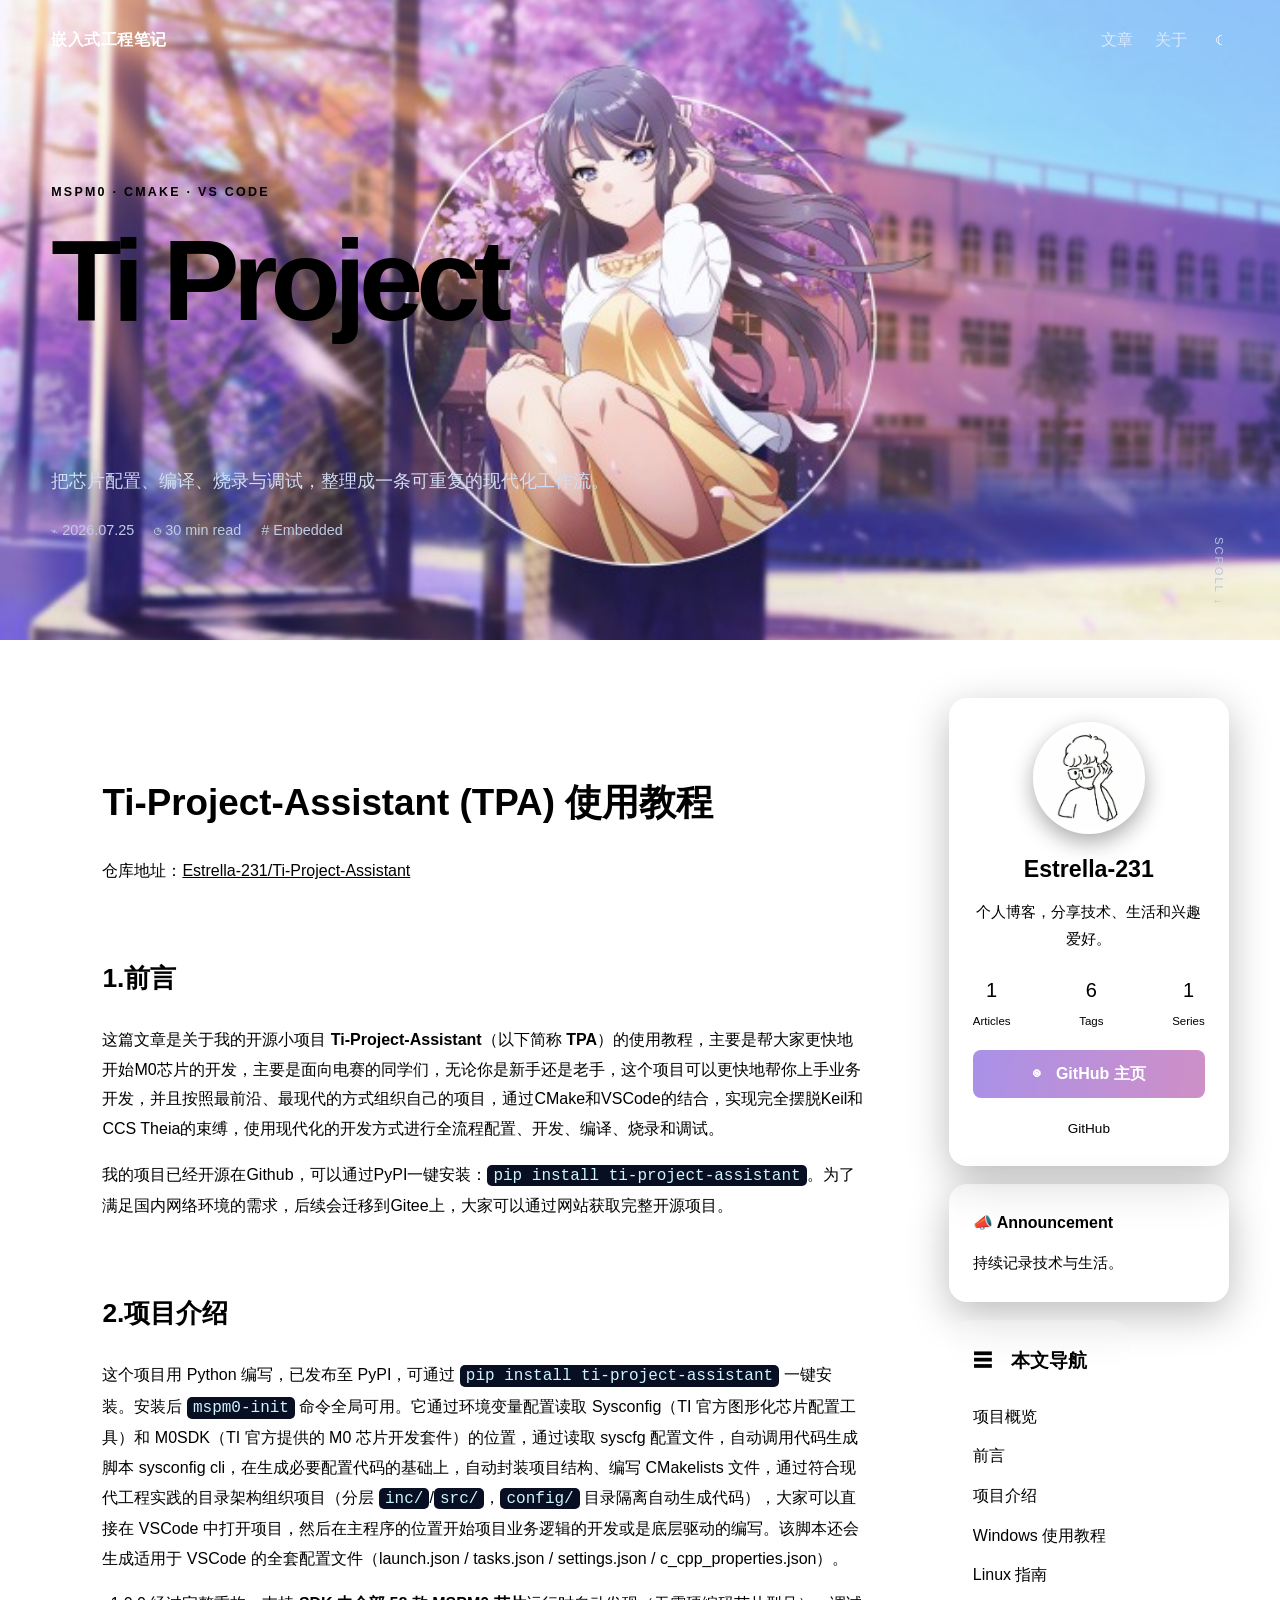
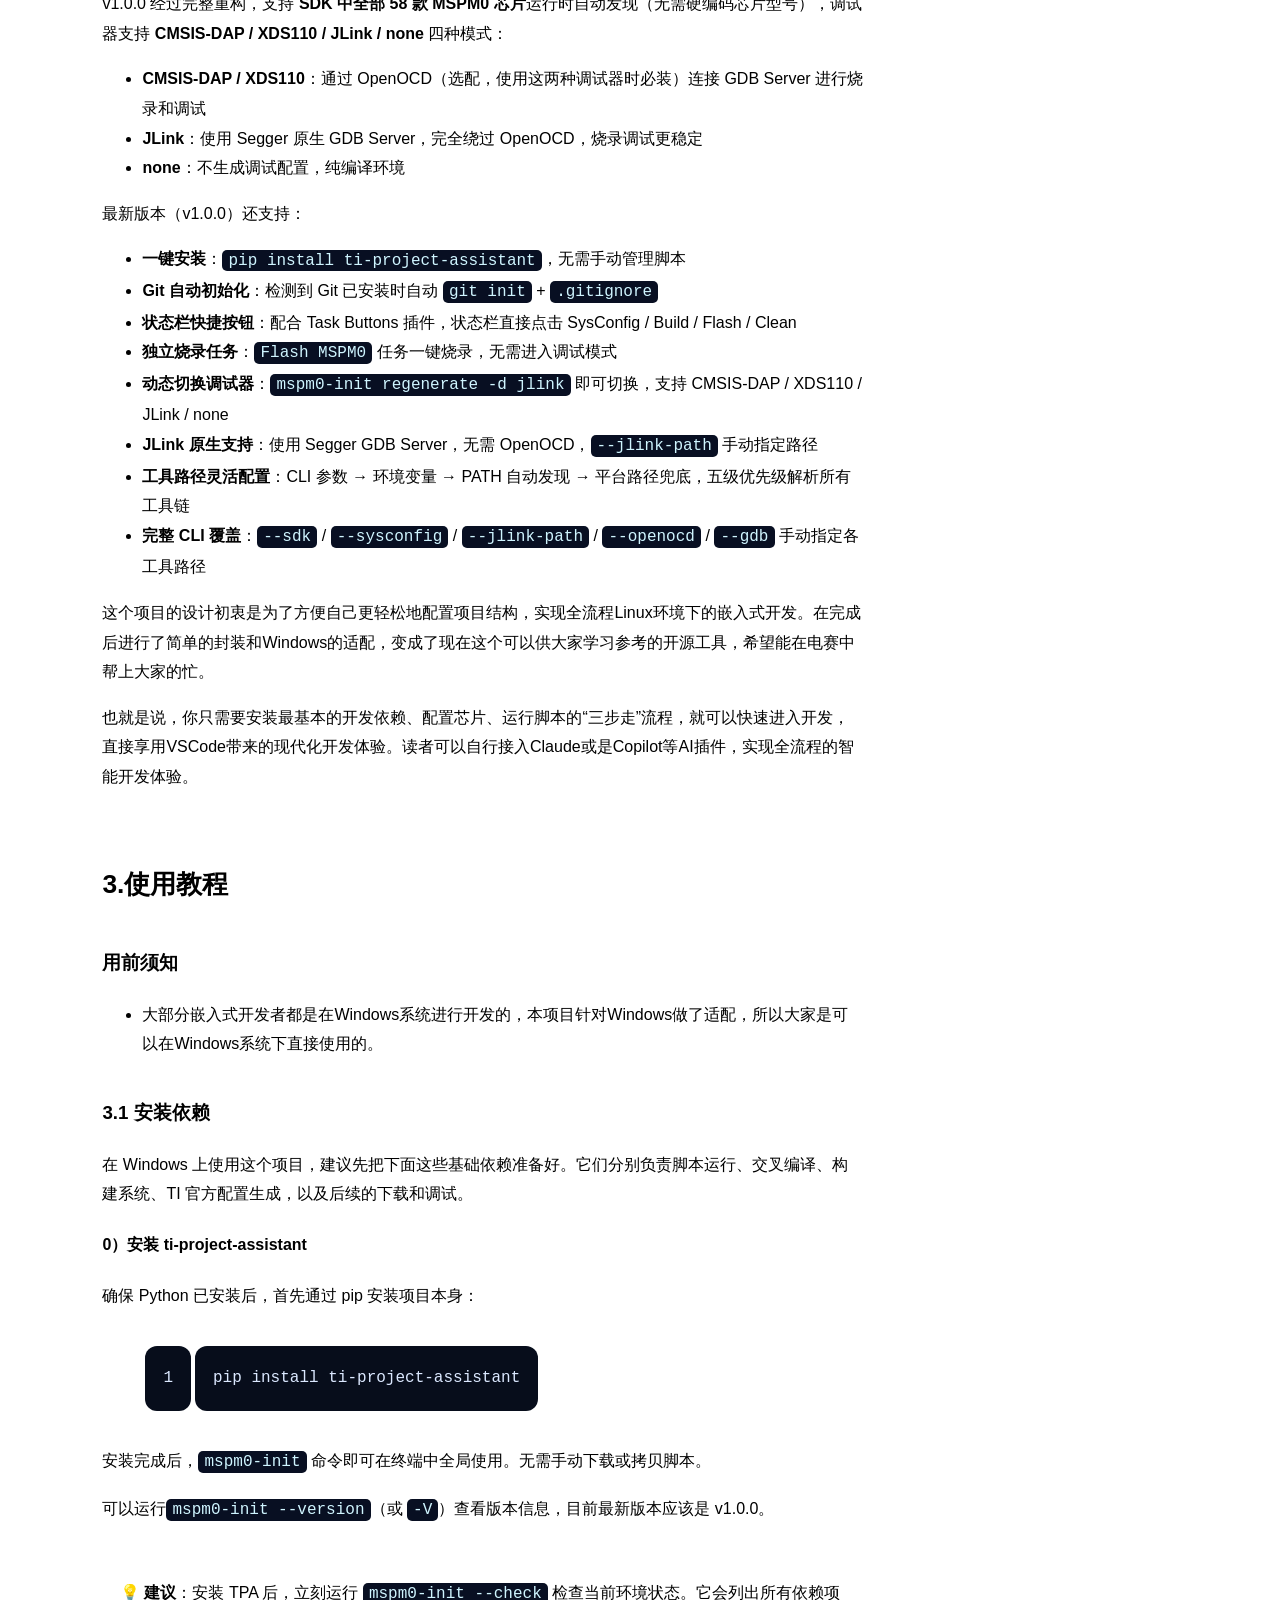
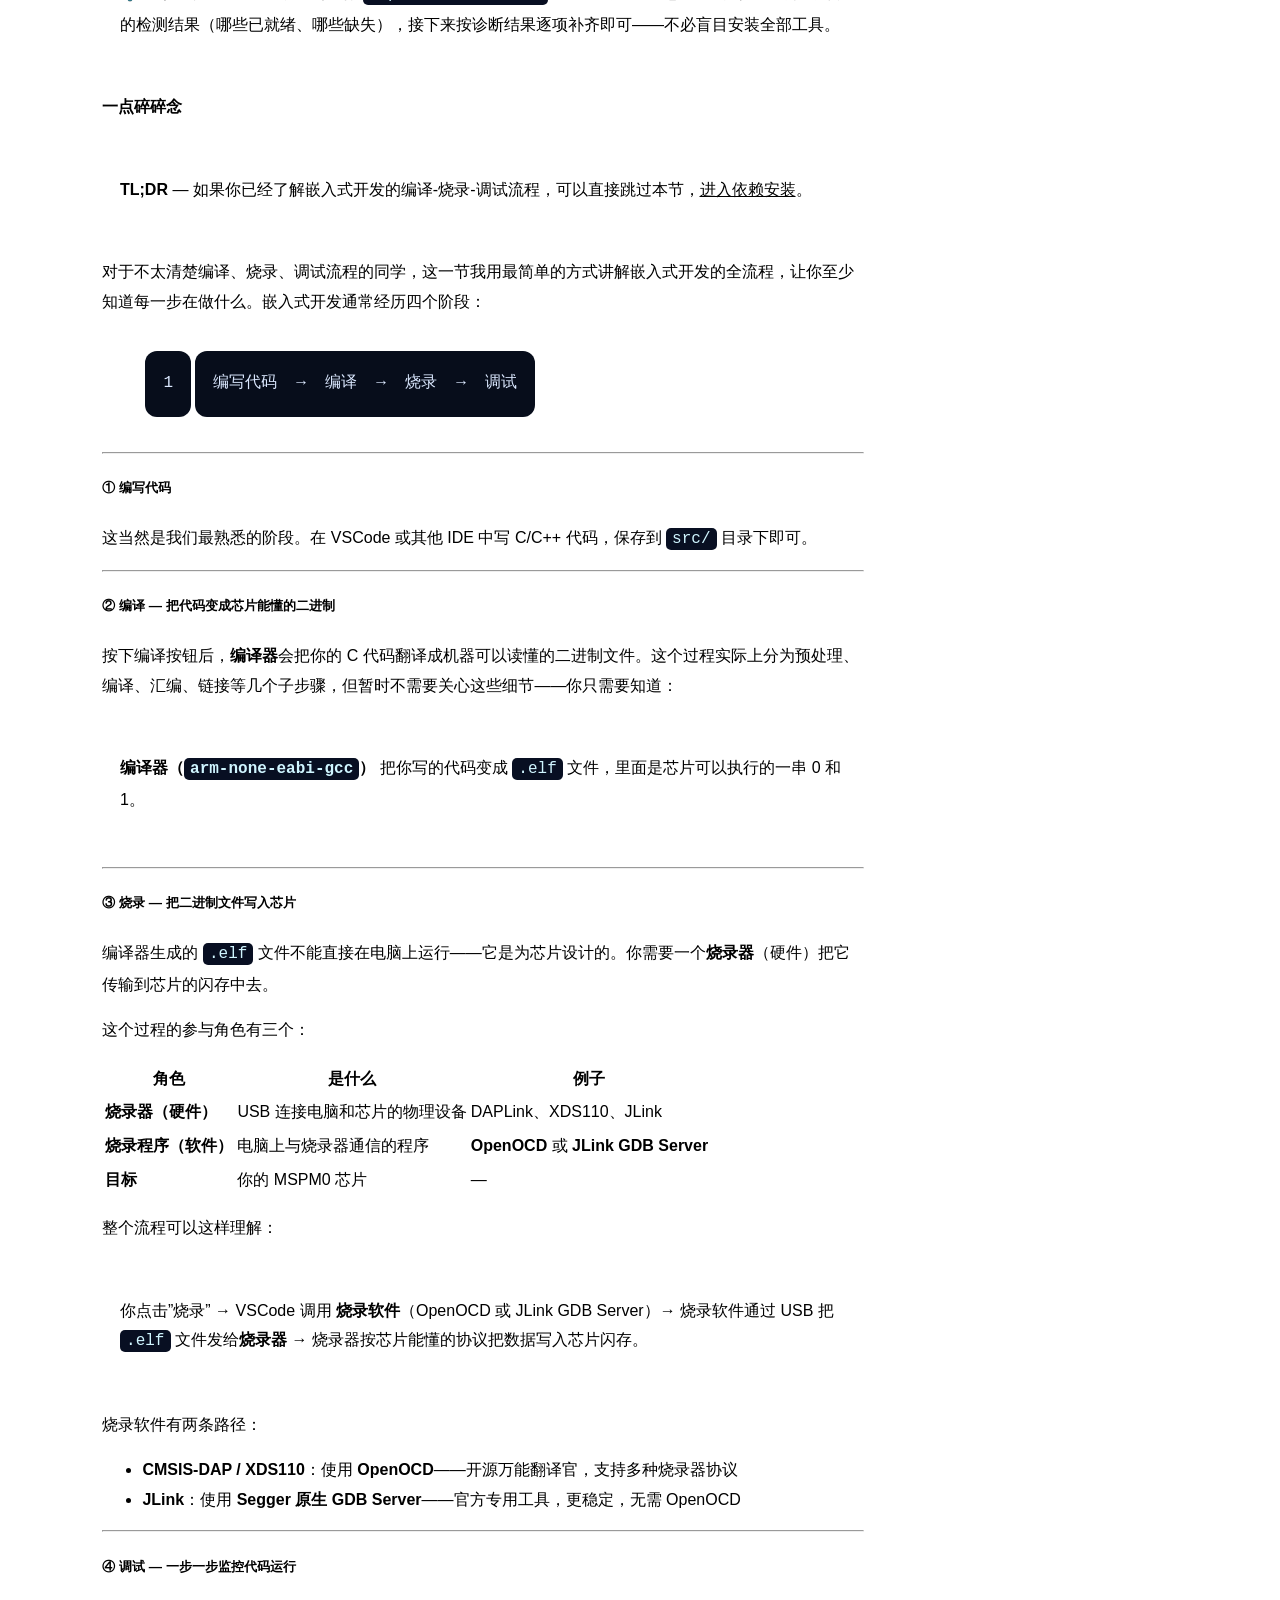
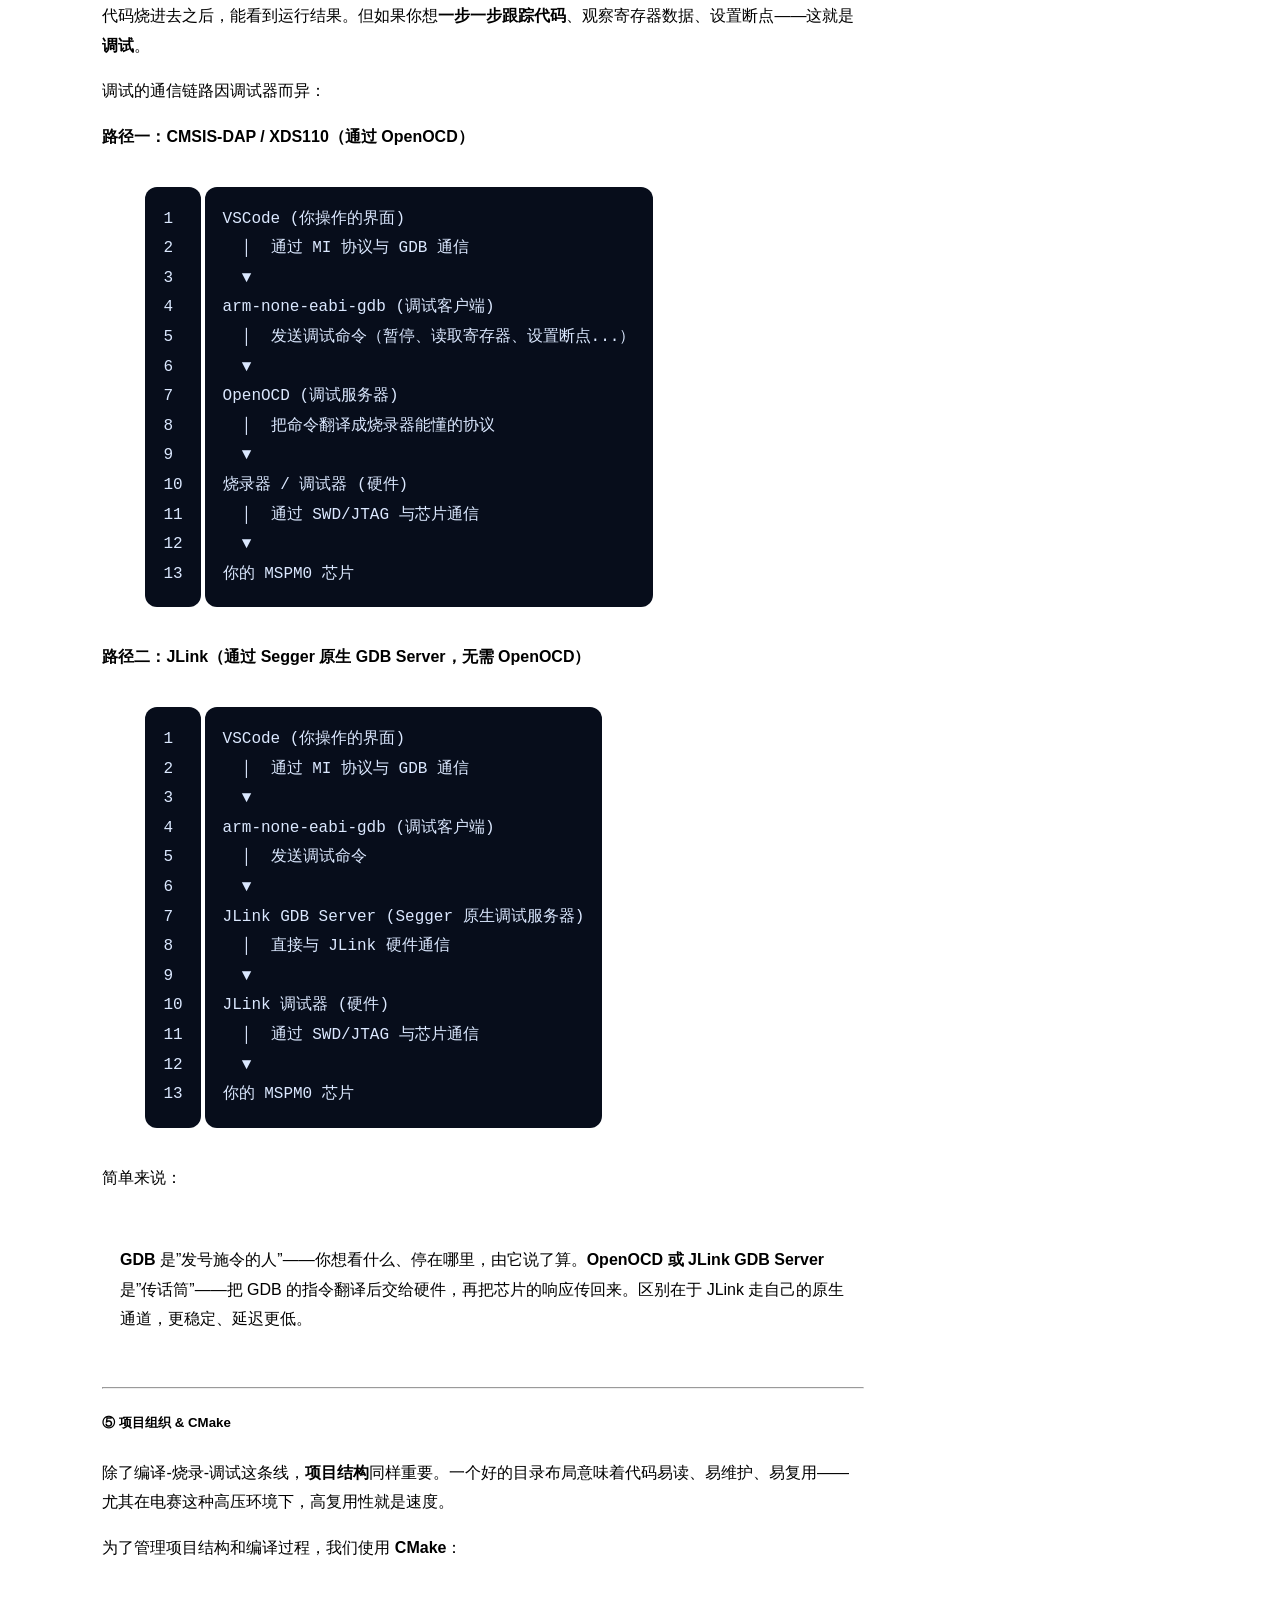
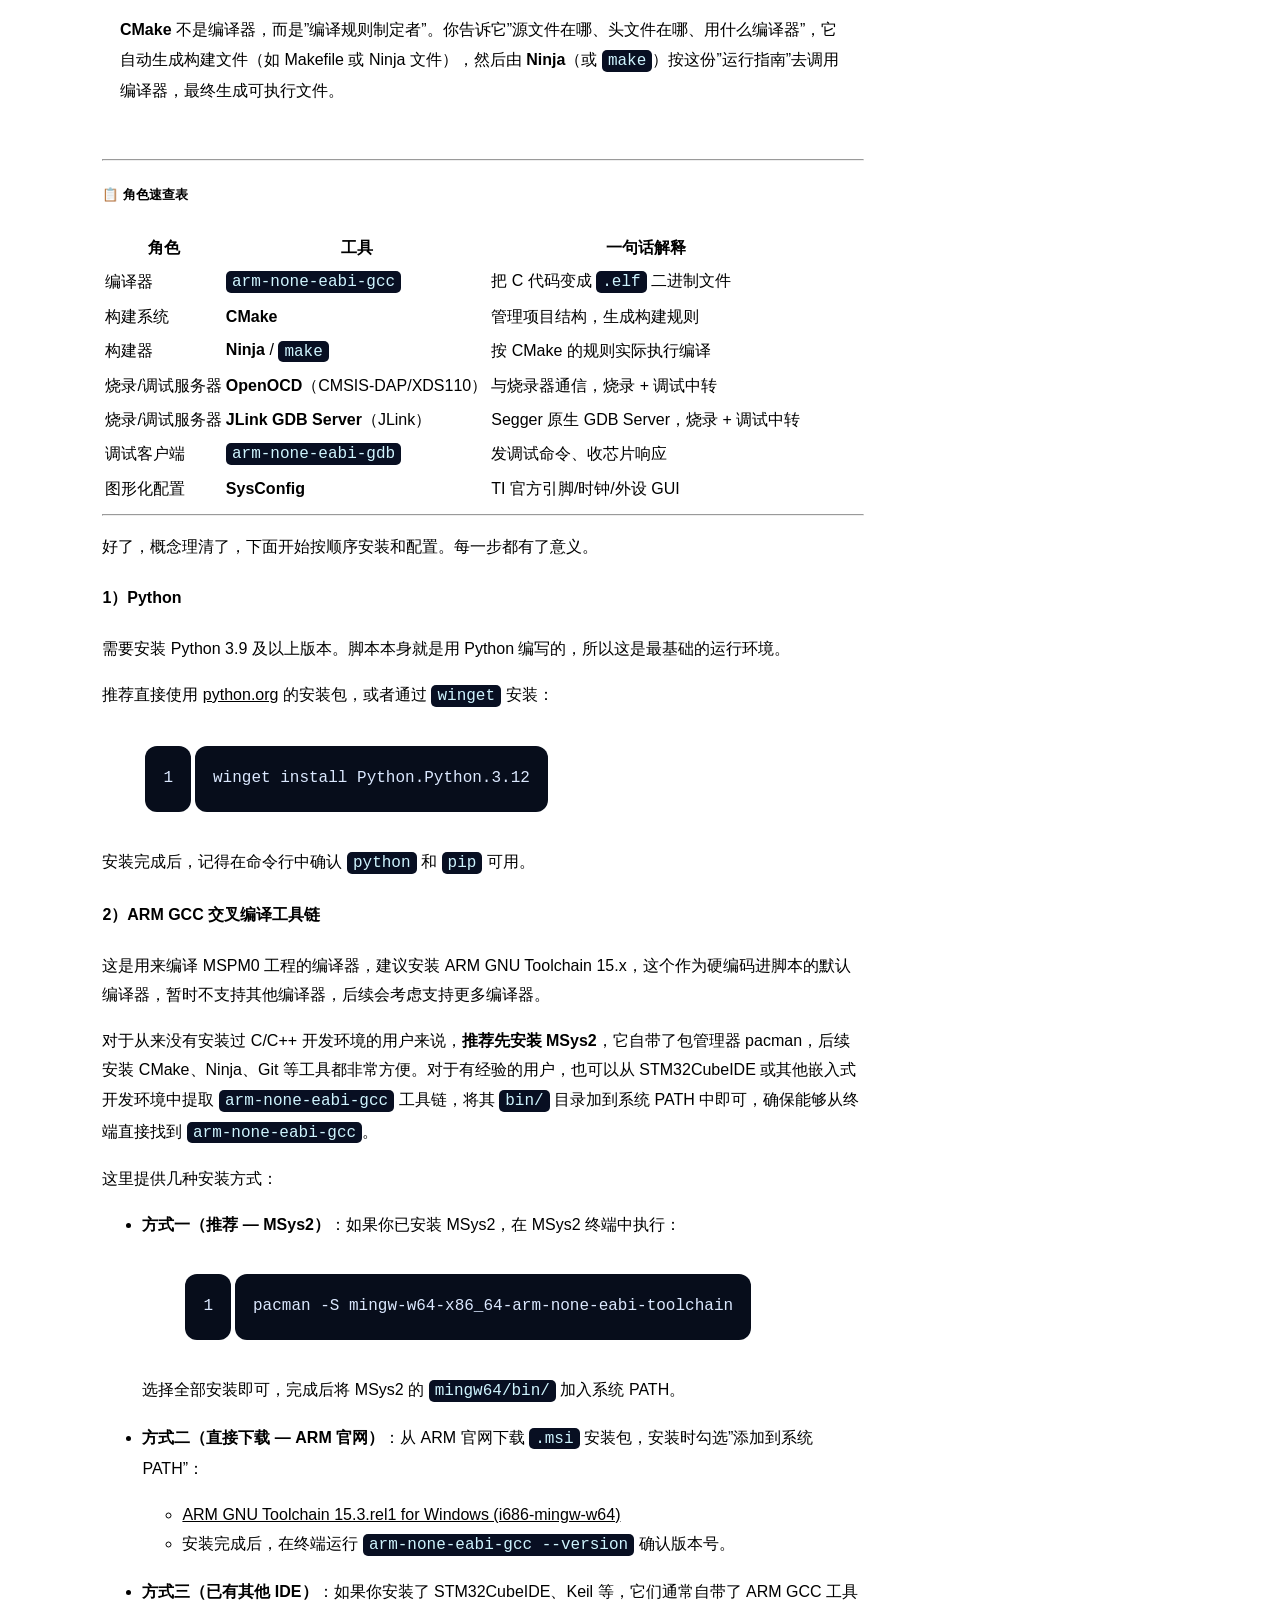
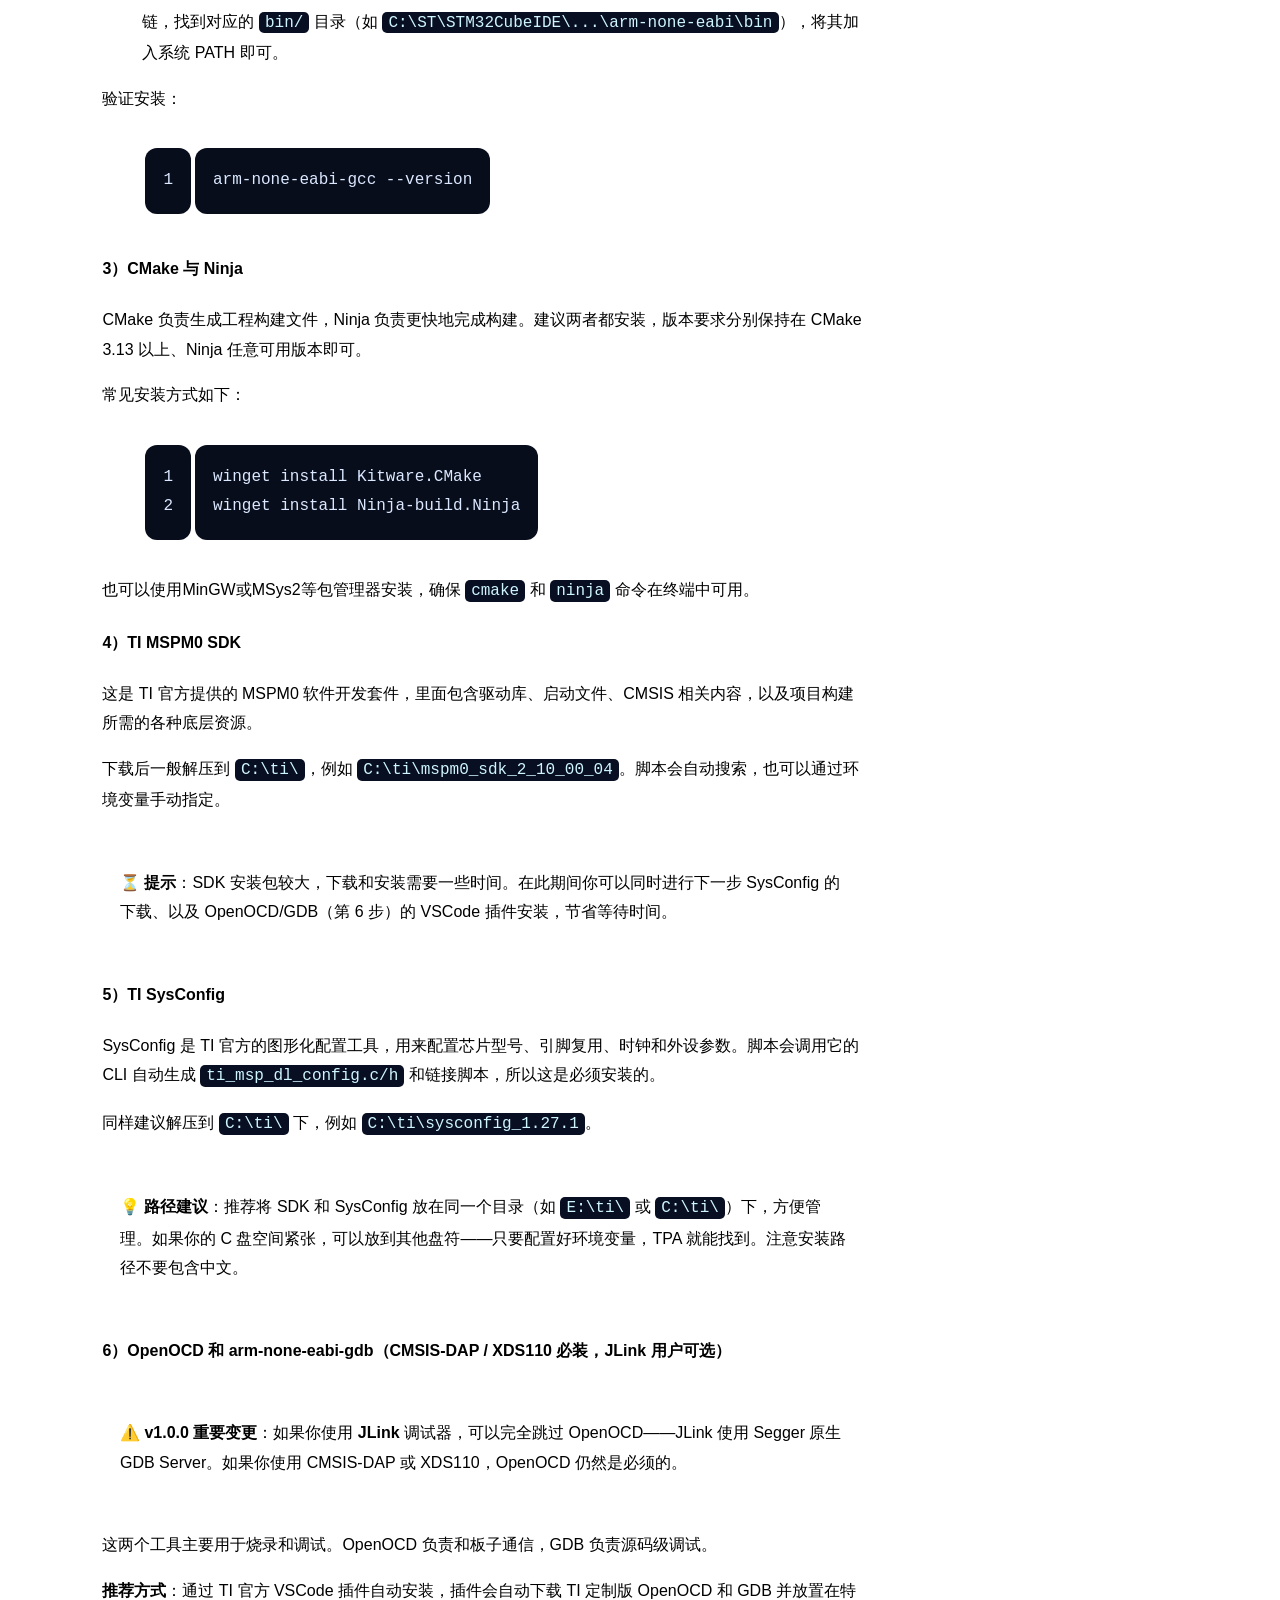
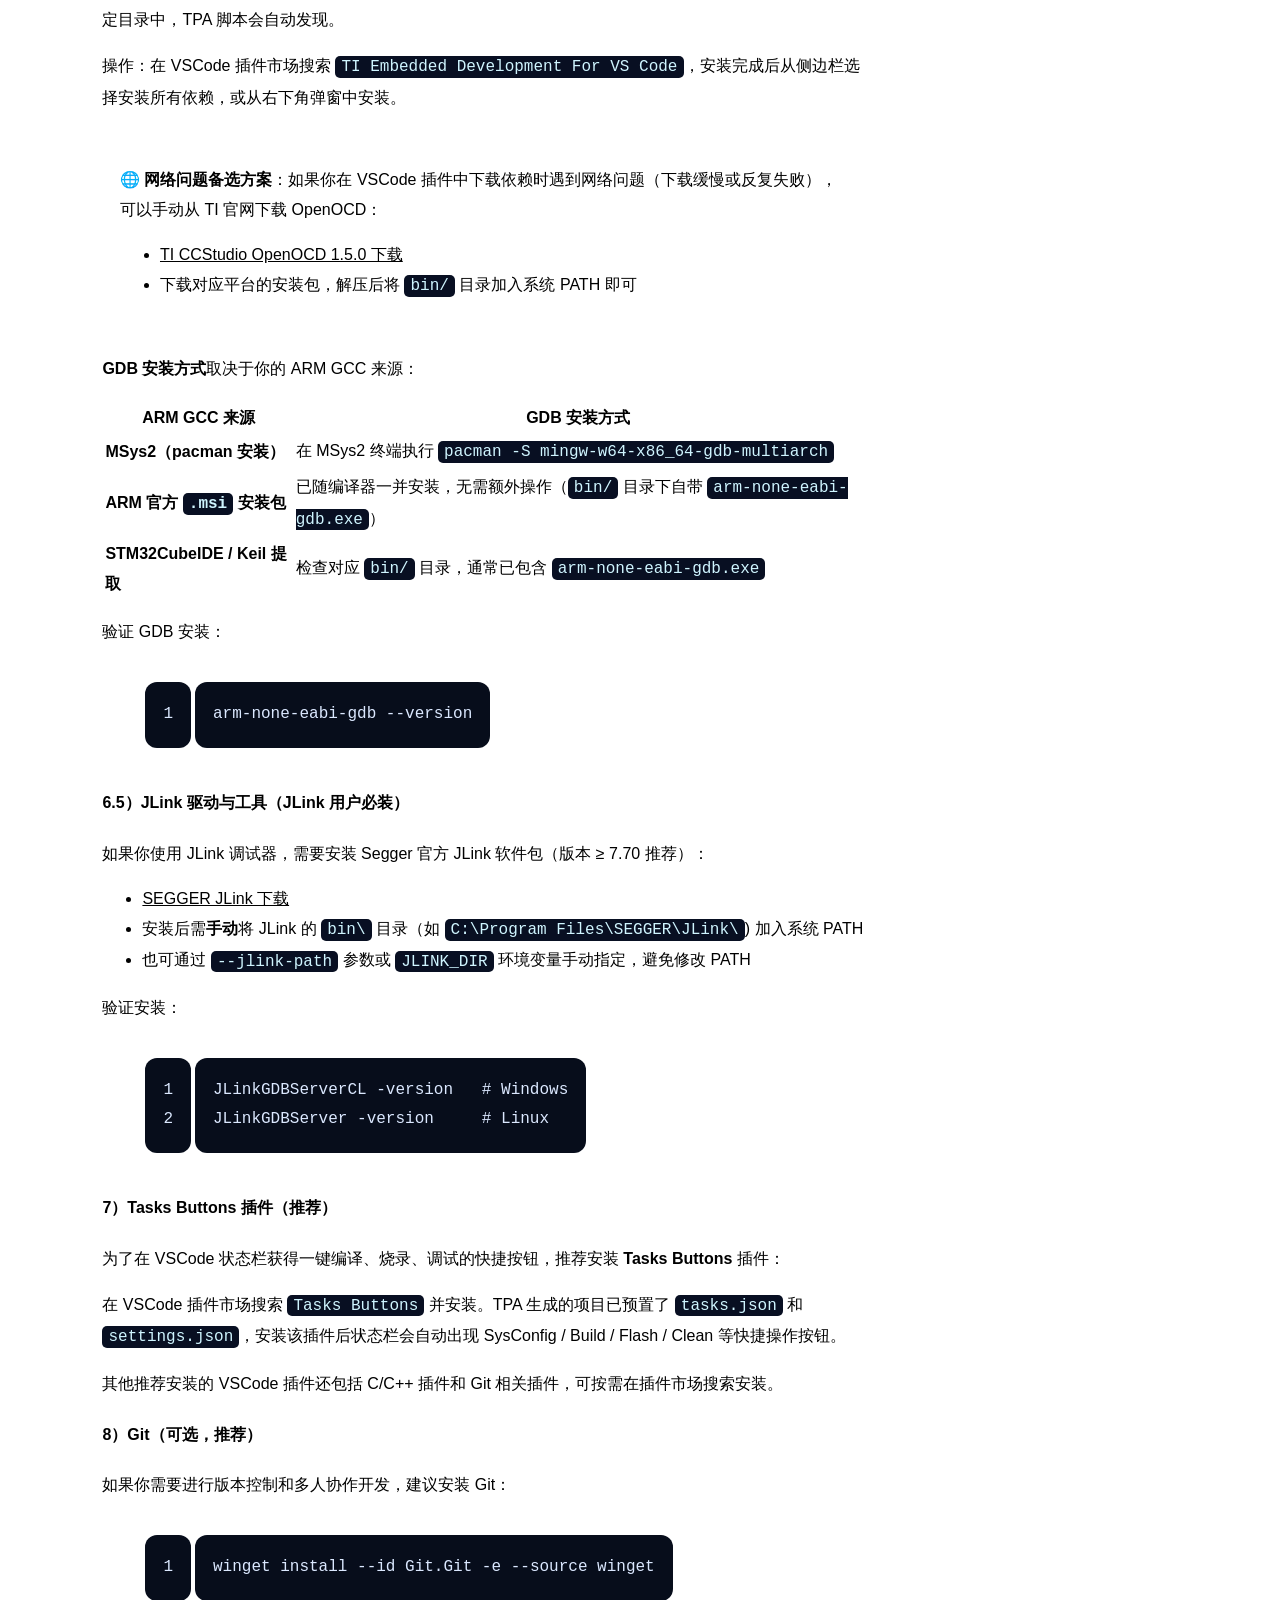
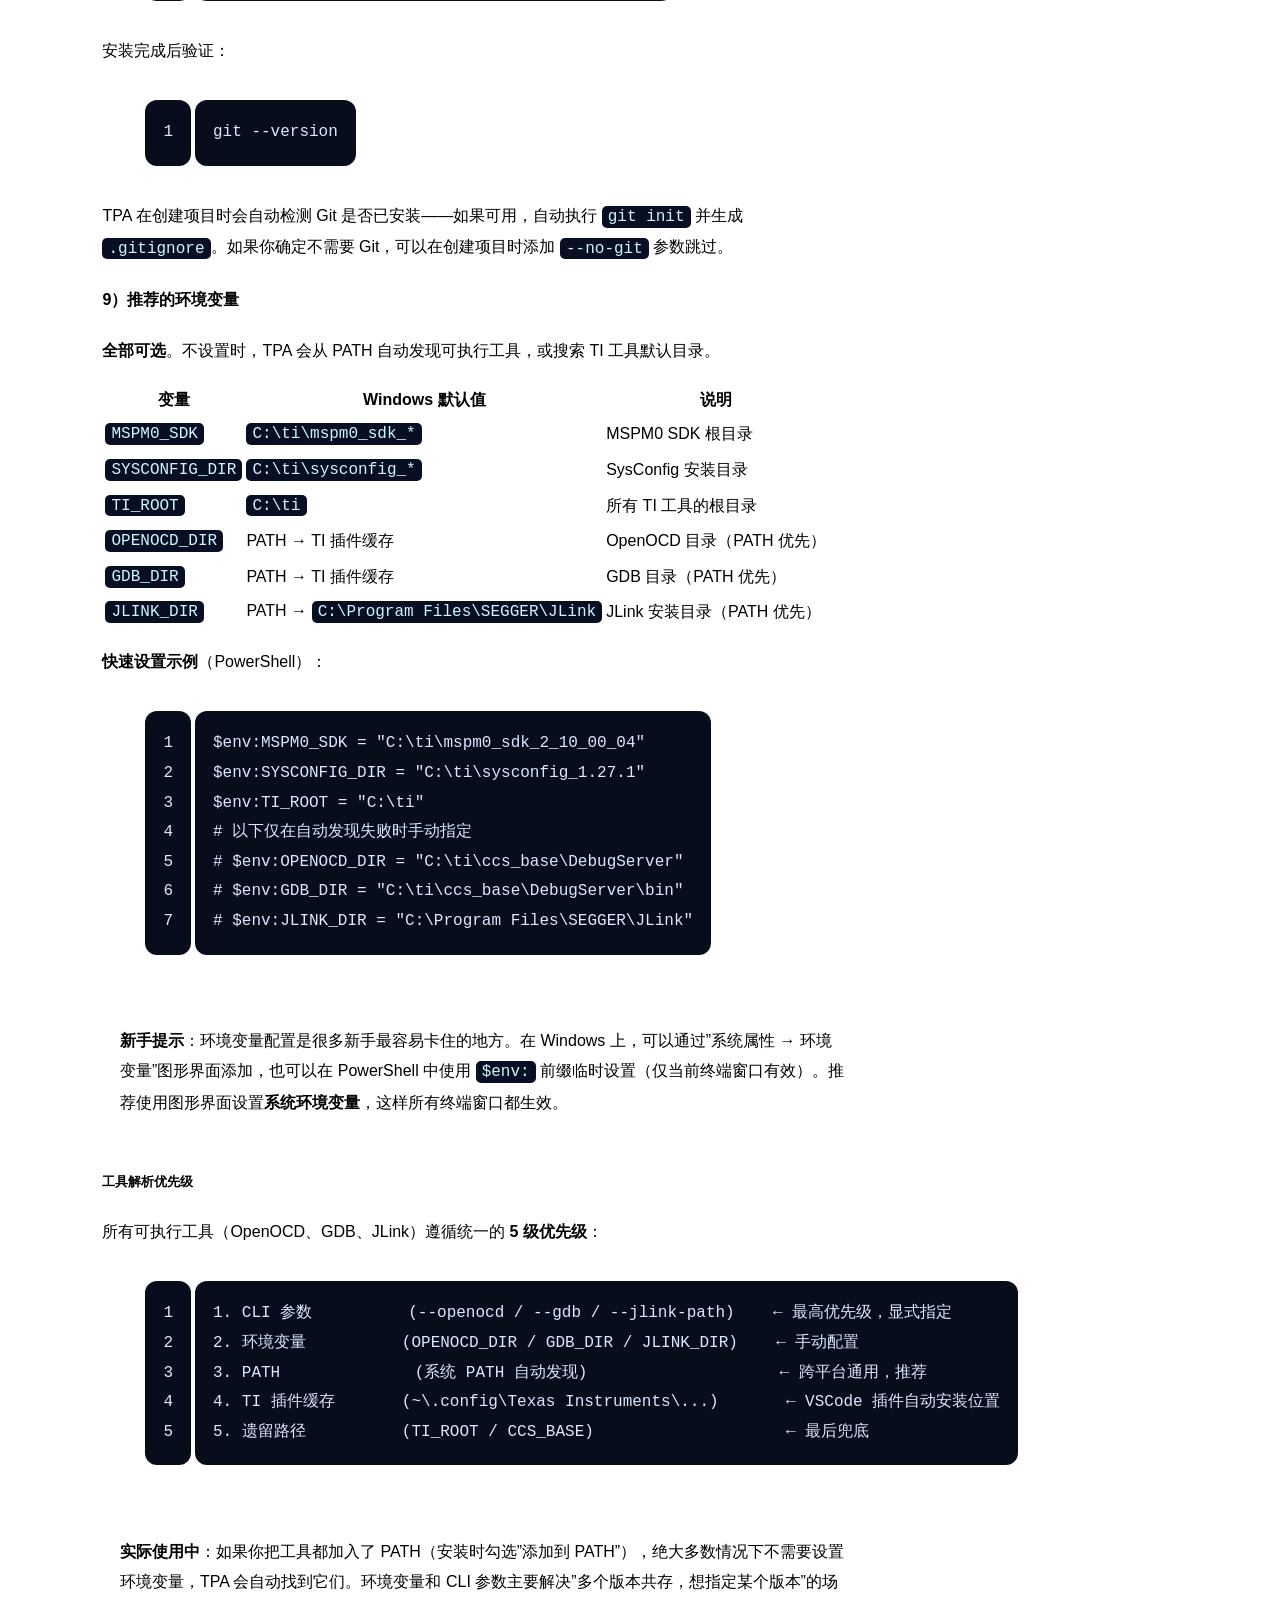
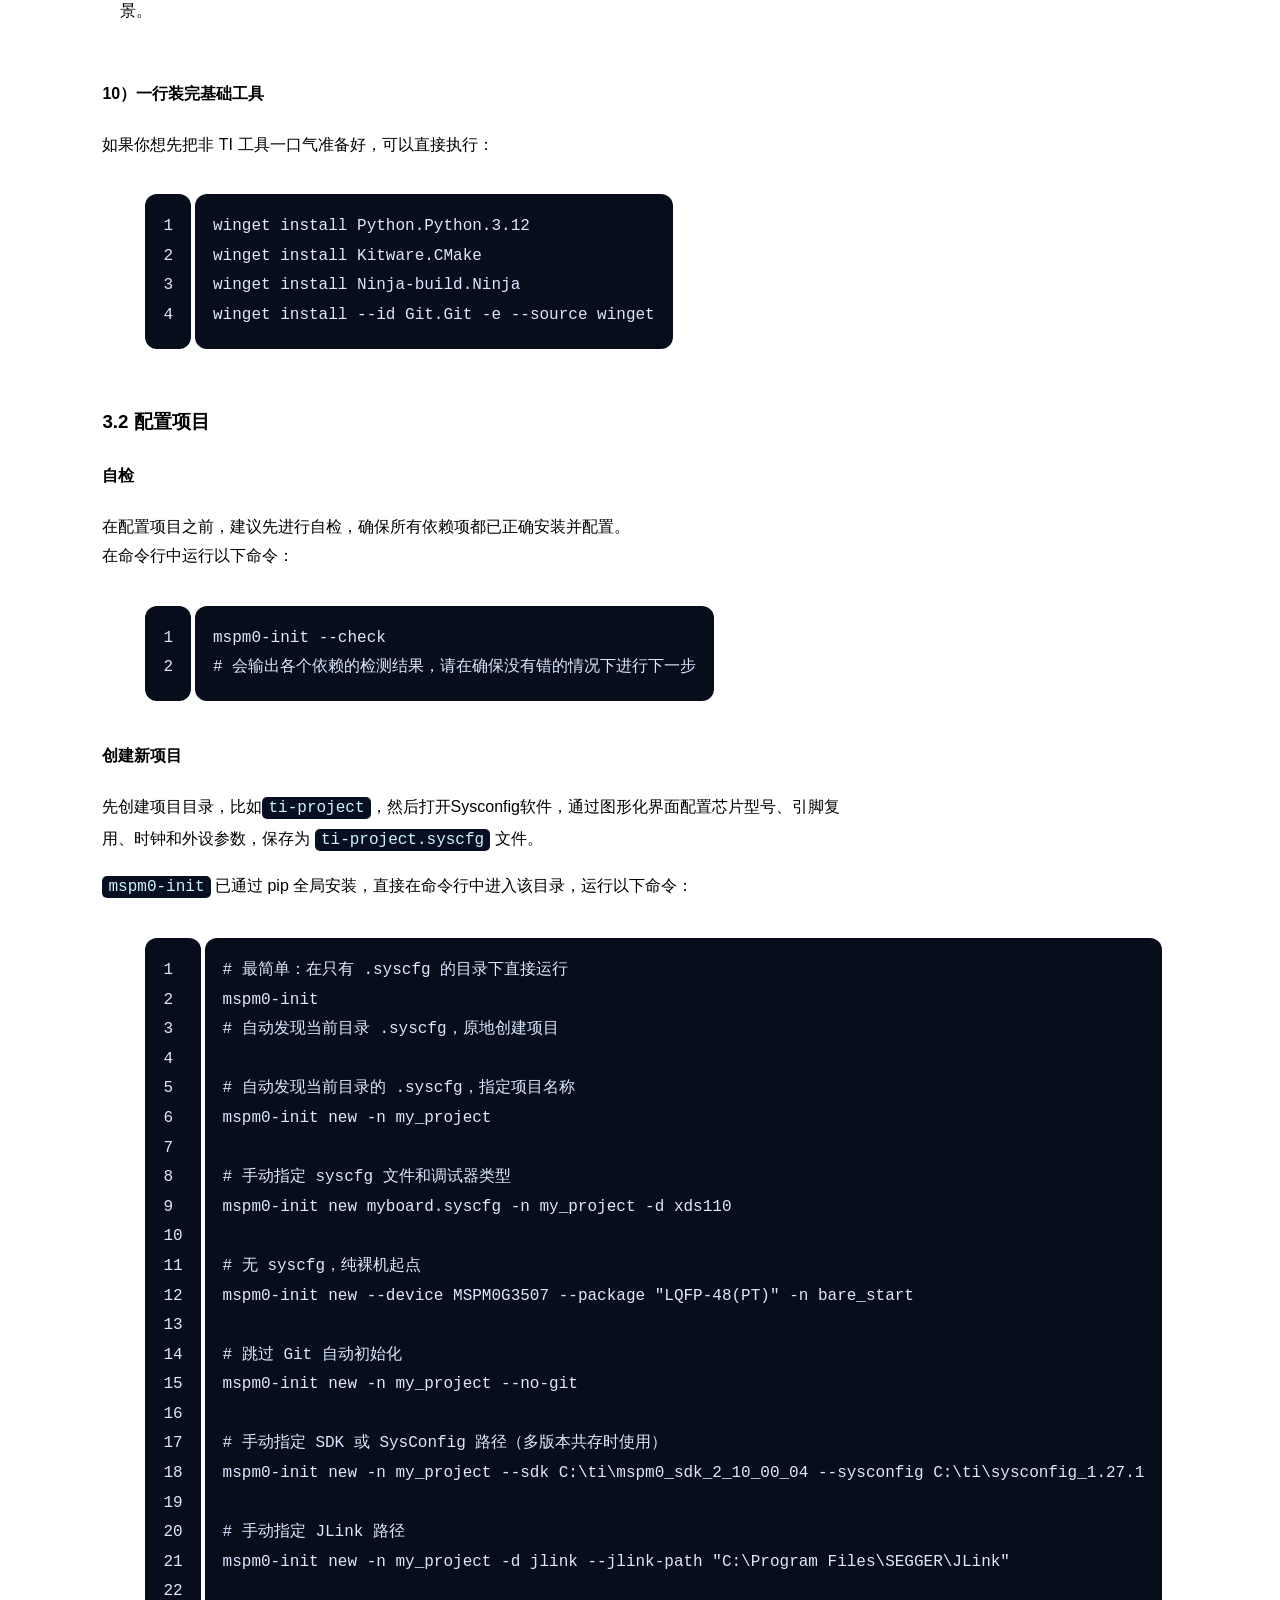
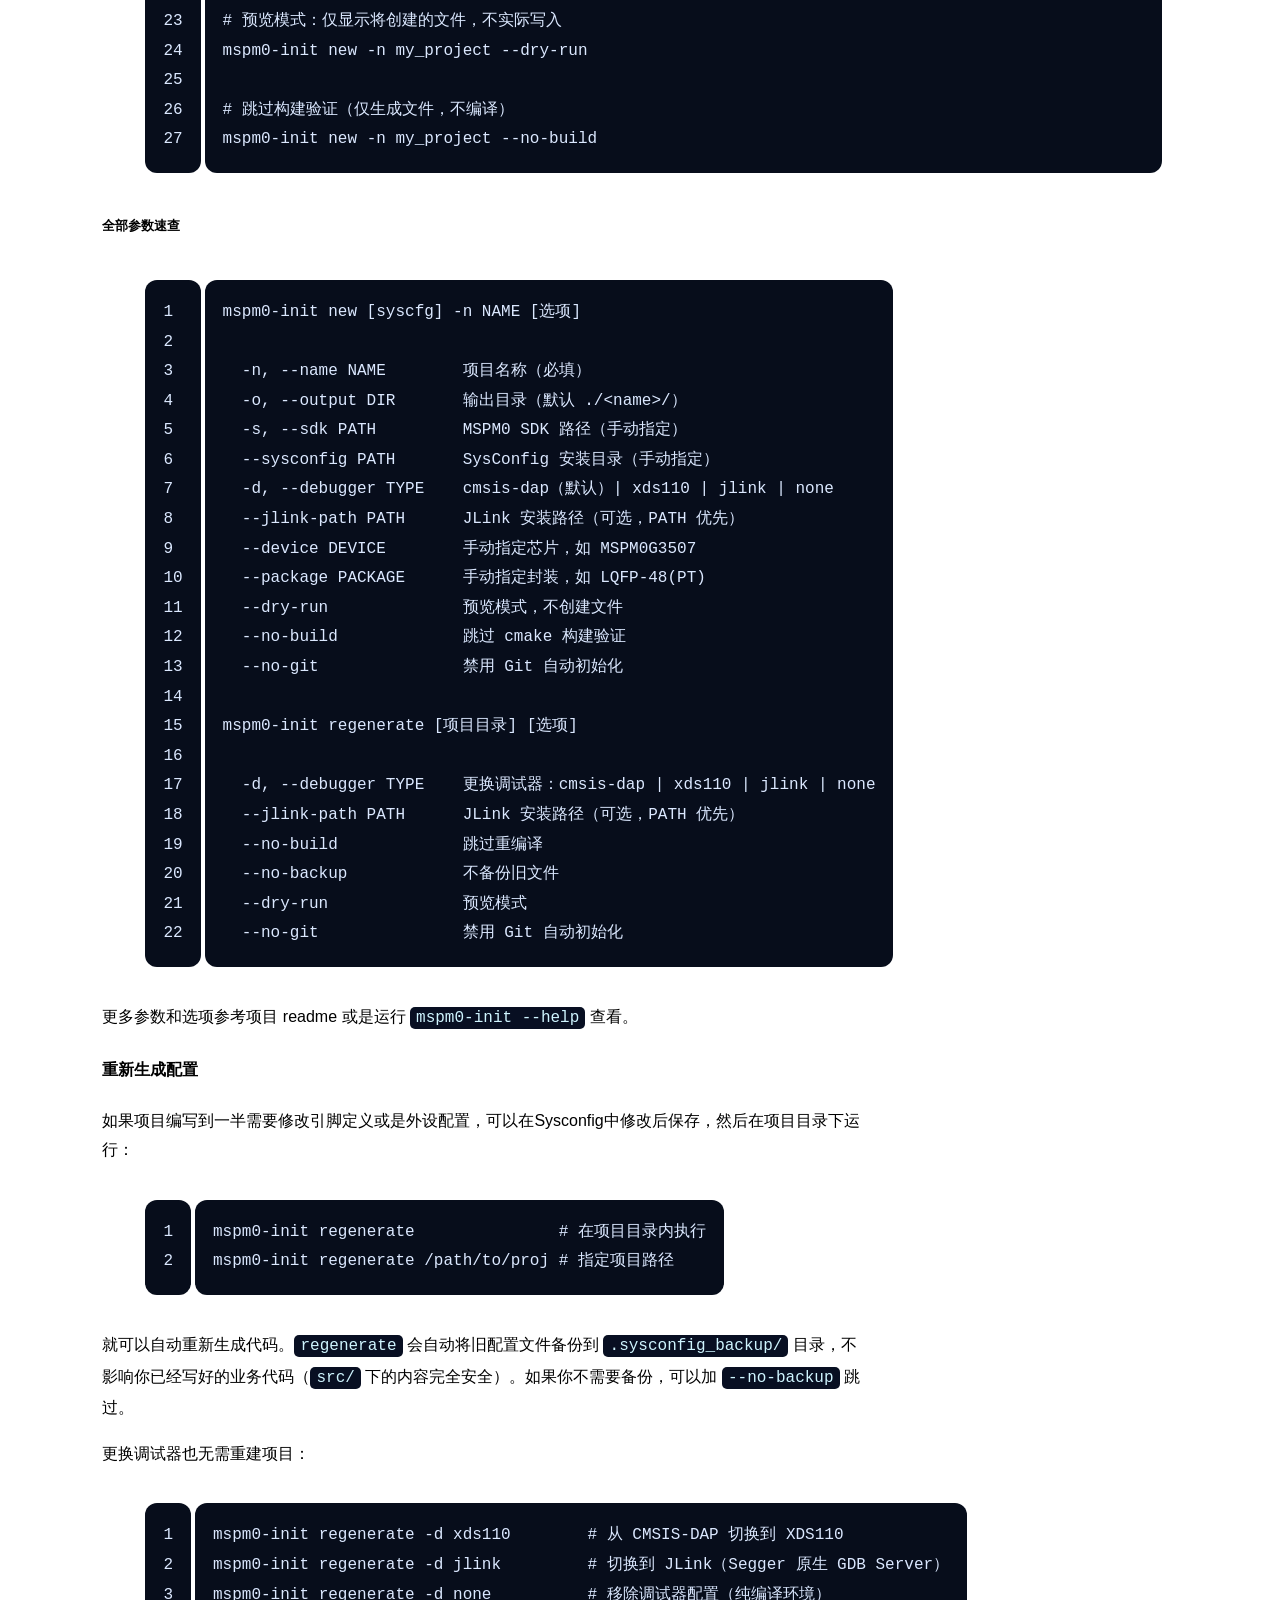
==== commit 3d8523d0: "Remove MSPM0 references from blog profile" ====
--- a/posts/ti-project-assistant/index.html
+++ b/posts/ti-project-assistant/index.html
@@ -519,4 +519,4 @@
 <figure class="highlight plaintext"><table><tr><td class="gutter"><pre><span class="line">1</span><br><span class="line">2</span><br><span class="line">3</span><br><span class="line">4</span><br><span class="line">5</span><br><span class="line">6</span><br><span class="line">7</span><br></pre></td><td class="code"><pre><span class="line">① pip install ti-project-assistant</span><br><span class="line">② sudo apt install gcc-arm-none-eabi cmake ninja-build</span><br><span class="line">③ 下载 MSPM0 SDK + SysConfig → 解压到 ~/ti/</span><br><span class="line">④ (可选) 安装 JLink（如使用 JLink 调试器）</span><br><span class="line">⑤ (可选) 在 ~/.bashrc 设置环境变量</span><br><span class="line">⑥ 配置 udev 调试器权限</span><br><span class="line">⑦ mspm0-init --check → mspm0-init → code . → F5</span><br></pre></td></tr></table></figure>
 
 <p>v1.0.0 完整支持 SDK 中全部 58 款 MSPM0 芯片和 CMSIS-DAP &#x2F; XDS110 &#x2F; JLink &#x2F; none 四种调试模式。相比 Windows，Linux 不仅工具链安装简便，而且从根本上就是本项目的最佳运行环境——没有路径转义问题、天然支持并行编译、脚本执行效率更高。如果你日常使用 Linux 进行开发，推荐直接以 Linux 作为 MSPM0 的主开发平台。</p>
-</div></article><aside class="sidebar"><section class="profile-card"><div class="avatar-wrap"><img src="../../assets/avatar.jpg" alt="站点头像"></div><h2>Estrella-231</h2><p>个人技术博客，分享嵌入式开发、MSPM0、VS Code 与工程实践。</p><div class="stats"><div><b>1</b><span>Articles</span></div><div><b>6</b><span>Tags</span></div><div><b>1</b><span>Series</span></div></div><a class="github-btn" href="https://github.com/Estrella-231" target="_blank" rel="noopener">◉　GitHub 主页</a><div class="social-row"><a href="https://github.com/Estrella-231" target="_blank" rel="noopener">GitHub</a></div></section><section class="announcement"><h3>📣 Announcement</h3><p>持续记录 MSPM0 与智能硬件开发。</p></section><section class="toc"><h3>☰　本文导航</h3><a href="#Ti-Project-Assistant-TPA-使用教程">项目概览</a><a href="#1-前言">前言</a><a href="#2-项目介绍">项目介绍</a><a href="#3-使用教程">Windows 使用教程</a><a href="#4-Linux-下的安装和使用指南">Linux 指南</a></section></aside></main><footer class="footer" id="about"><div class="shell">© 2026 Embedded Engineering Notes · Built for practical MSPM0 development</div></footer><script>const b=document.body;document.getElementById("theme").onclick=()=>{b.classList.toggle("light");document.getElementById("theme").textContent=b.classList.contains("light")?"☀":"☾"};</script></body></html>
+</div></article><aside class="sidebar"><section class="profile-card"><div class="avatar-wrap"><img src="../../assets/avatar.jpg" alt="站点头像"></div><h2>Estrella-231</h2><p>个人博客，分享技术、生活和兴趣爱好。</p><div class="stats"><div><b>1</b><span>Articles</span></div><div><b>6</b><span>Tags</span></div><div><b>1</b><span>Series</span></div></div><a class="github-btn" href="https://github.com/Estrella-231" target="_blank" rel="noopener">◉　GitHub 主页</a><div class="social-row"><a href="https://github.com/Estrella-231" target="_blank" rel="noopener">GitHub</a></div></section><section class="announcement"><h3>📣 Announcement</h3><p>持续记录技术与生活。</p></section><section class="toc"><h3>☰　本文导航</h3><a href="#Ti-Project-Assistant-TPA-使用教程">项目概览</a><a href="#1-前言">前言</a><a href="#2-项目介绍">项目介绍</a><a href="#3-使用教程">Windows 使用教程</a><a href="#4-Linux-下的安装和使用指南">Linux 指南</a></section></aside></main><footer class="footer" id="about"><div class="shell">© 2026 Embedded Engineering Notes · Built for practical MSPM0 development</div></footer><script>const b=document.body;document.getElementById("theme").onclick=()=>{b.classList.toggle("light");document.getElementById("theme").textContent=b.classList.contains("light")?"☀":"☾"};</script></body></html>
--- a/styles.css
+++ b/styles.css
@@ -11,4 +11,4 @@
 :root{--bg:#0b1020;--surface:#111a31e8;--surface2:#182542;--text:#edf2ff;--muted:#aab6d2;--line:#293b68;--pink:#ff9ecb;--blue:#80dcff;--shadow:0 24px 80px #0008}*{box-sizing:border-box}html{scroll-behavior:smooth}body{margin:0;background:radial-gradient(1000px 600px at 10% 0,#1b3563,transparent 65%),var(--bg);color:var(--text);font:16px/1.85 "Noto Sans SC","PingFang SC","Microsoft YaHei","Segoe UI",sans-serif;transition:.3s}.shell{width:min(1180px,92vw);margin:auto}.hero{min-height:640px;position:relative;isolation:isolate;background-image:var(--hero);background-size:cover;background-position:center 38%;display:flex;flex-direction:column;overflow:hidden}.hero-shade{position:absolute;inset:0;background:linear-gradient(90deg,#081126f2 0%,#081126bb 38%,#08112642 75%),linear-gradient(0deg,var(--bg),transparent 35%);z-index:-1}.nav{display:flex;align-items:center;justify-content:space-between;padding:24px 0;position:relative}.brand{color:#fff;text-decoration:none;font-weight:800;letter-spacing:.03em}.nav-links{display:flex;align-items:center;gap:22px}.nav-links a,.nav-links button{color:#dbe7ff;text-decoration:none;background:none;border:0;font:inherit;cursor:pointer}.nav-links a:hover{color:var(--pink)}.hero-inner{padding:100px 0 96px}.eyebrow{font-size:.78rem;letter-spacing:.18em;color:var(--pink);font-weight:800}.hero h1{font-size:clamp(3.6rem,9vw,7.2rem);line-height:.94;letter-spacing:-.06em;margin:22px 0}.hero h1 span{color:transparent;-webkit-text-stroke:1px var(--blue)}.hero p{max-width:600px;font-size:1.15rem;color:#d2ddf4}.hero-meta{display:flex;gap:20px;color:#c0cbe4;font-size:.9rem;flex-wrap:wrap}.scroll-cue{position:absolute;right:4vw;bottom:34px;color:#b7c5e2;font-size:.7rem;letter-spacing:.18em;writing-mode:vertical-rl}.layout{display:grid;grid-template-columns:minmax(0,1fr) 280px;gap:34px;padding:58px 0 100px}.article{background:var(--surface);border:1px solid var(--line);border-radius:22px;padding:clamp(24px,4vw,60px);box-shadow:var(--shadow);backdrop-filter:blur(12px)}.article h1{font-size:2.3rem;line-height:1.25}.article h2{margin-top:2.6em;color:var(--blue);font-size:1.65rem}.article h3{margin-top:2em;color:var(--pink)}.article a{color:var(--blue)}.article code{background:#080f22;border:1px solid var(--line);padding:.12em .38em;border-radius:5px;color:#cff5ff}.article pre{overflow:auto;background:#070d1b;border:1px solid var(--line);border-radius:12px;padding:18px;color:#dbe8ff}.article img{max-width:100%;border-radius:12px}.article blockquote{border-left:4px solid var(--pink);background:var(--surface2);margin:1.5em 0;padding:.8em 1.1em;color:var(--muted)}.toc{position:sticky;top:24px;align-self:start;background:var(--surface);border:1px solid var(--line);border-radius:18px;padding:22px;box-shadow:0 12px 40px #0004;backdrop-filter:blur(12px)}.toc h3{margin-top:0;color:var(--pink)}.toc a{display:block;color:var(--muted);text-decoration:none;padding:5px 0}.toc a:hover{color:var(--blue);transform:translateX(3px)}.notice{background:linear-gradient(90deg,#24365e,#1b2948);border:1px solid #466395;border-radius:12px;padding:15px 18px;color:#d9e6ff}.footer{border-top:1px solid var(--line);padding:30px 0;color:var(--muted);font-size:.9rem}.light{--bg:#f4f7ff;--surface:#ffffffed;--surface2:#eef3ff;--text:#1d2942;--muted:#65718b;--line:#d5def1;--shadow:0 18px 50px #62749b2e}.light .hero-shade{background:linear-gradient(90deg,#18233dcc 0%,#18233d88 48%,#18233d28 100%),linear-gradient(0deg,var(--bg),transparent 35%)}@media(max-width:800px){.hero{min-height:570px}.hero-inner{padding-top:70px}.layout{grid-template-columns:1fr}.toc{position:static;order:-1}.nav-links a{display:none}.scroll-cue{display:none}}
 .sidebar{display:flex;flex-direction:column;gap:18px;align-self:start;position:sticky;top:24px}.profile-card,.announcement,.sidebar .toc{background:var(--surface);border:1px solid var(--line);border-radius:18px;padding:24px;box-shadow:0 12px 40px #0004;backdrop-filter:blur(12px)}.profile-card{text-align:center}.avatar-wrap{width:112px;height:112px;border-radius:50%;overflow:hidden;margin:0 auto 14px;border:4px solid #fff6;box-shadow:0 8px 22px #0005}.avatar-wrap img{width:100%;height:100%;object-fit:cover}.profile-card h2{margin:4px 0 8px;font-size:1.45rem}.profile-card p,.announcement p{color:var(--muted);margin:0 0 18px;font-size:.93rem}.stats{display:flex;justify-content:space-between;margin:18px 0;color:var(--muted)}.stats div{display:flex;flex-direction:column;gap:2px}.stats b{font-size:1.25rem;color:var(--text);font-weight:500}.stats span{font-size:.72rem}.github-btn{display:block;background:linear-gradient(100deg,#a991e8,#cf8fc7);color:#fff!important;text-decoration:none;border-radius:8px;padding:9px;font-weight:700}.social-row{margin-top:15px}.social-row a{color:var(--text);text-decoration:none;font-size:.85rem}.announcement h3{margin:0 0 12px;color:var(--pink);font-size:1rem}.announcement p{margin:0}.sidebar .toc{position:static;box-shadow:none}.sidebar .toc h3{margin-top:0}.sidebar .toc a{display:block;color:var(--muted);text-decoration:none;padding:5px 0}.sidebar .toc a:hover{color:var(--blue)}@media(max-width:800px){.sidebar{position:static}.profile-card{max-width:none}}
 
-.home-hero{min-height:620px;position:relative;overflow:hidden;background:radial-gradient(circle at 80% 22%,#ffcae0 0 2%,#f5a5ca 2.2%,transparent 28%),radial-gradient(circle at 12% 70%,#a7dffc 0,transparent 25%),linear-gradient(135deg,#252e61,#855b91 52%,#ed9cb9)}.home-hero:before{content:"";position:absolute;inset:0;opacity:.25;background-image:radial-gradient(#fff 1px,transparent 1px);background-size:25px 25px}.home-hero .nav,.welcome,.wave{position:relative}.welcome{min-height:490px;display:flex;align-items:center;gap:clamp(28px,7vw,88px)}.welcome-avatar{width:clamp(170px,25vw,290px);height:clamp(170px,25vw,290px);object-fit:cover;border-radius:48% 52% 44% 56%;background:#fff;padding:10px;box-shadow:20px 22px 0 #ffffff35,0 24px 65px #25204780}.welcome h1{font-size:clamp(3rem,7vw,6rem);line-height:.95;margin:14px 0;color:#fff;letter-spacing:-.07em}.welcome h1 span{color:#ffe2ef}.welcome p{color:#f9eefd;max-width:520px;font-size:1.1rem}.hello-btn{display:inline-block;color:#34244c;background:#fff;border-radius:99px;padding:12px 20px;text-decoration:none;font-weight:800;box-shadow:0 10px 22px #35214338}.wave{position:absolute;left:50%;bottom:25px;transform:translateX(-50%);letter-spacing:1em;color:#fff9}.home-layout{display:grid;grid-template-columns:minmax(0,1fr) 280px;gap:34px;padding:58px 0 100px}.section-kicker{letter-spacing:.16em;color:var(--pink);font-weight:800;font-size:.75rem}.home-feed h2{font-size:2.2rem;margin-top:5px}.post-card{display:block;text-decoration:none;color:var(--text);background:var(--surface);border:1px solid var(--line);border-radius:20px;padding:28px;box-shadow:var(--shadow);transition:.25s;overflow:hidden}.post-card:hover{transform:translateY(-5px);border-color:#bd94e7}.post-card>div:first-child{position:relative;z-index:1}.post-card h3{font-size:1.65rem;margin:8px 0}.post-card p{color:var(--muted)}.post-card span{color:var(--pink);font-weight:700}.post-date{font-size:.82rem;color:var(--blue)!important;letter-spacing:.08em}.post-art{float:right;margin-top:-115px;font-size:5.4rem;font-weight:900;color:#cb9be022;letter-spacing:-.12em}@media(max-width:800px){.welcome{min-height:530px;flex-direction:column;justify-content:center;text-align:center;gap:22px}.welcome-avatar{width:155px;height:155px}.welcome h1{font-size:3.6rem}.home-layout{grid-template-columns:1fr}.home .sidebar{order:-1}.post-art{display:none}}
+.home-hero{min-height:620px;position:relative;overflow:hidden;background:radial-gradient(circle at 80% 22%,#ffcae0 0 2%,#f5a5ca 2.2%,transparent 28%),radial-gradient(circle at 12% 70%,#a7dffc 0,transparent 25%),linear-gradient(135deg,#252e61,#855b91 52%,#ed9cb9)}.home-hero:before{content:"";position:absolute;inset:0;opacity:.25;background-image:radial-gradient(#fff 1px,transparent 1px);background-size:25px 25px}.home-hero .nav,.welcome,.wave{position:relative}.welcome{min-height:490px;display:flex;align-items:center;gap:clamp(28px,7vw,88px)}.mai-greeting{width:clamp(230px,32vw,390px);aspect-ratio:1;overflow:hidden;border-radius:48% 52% 44% 56%;background:#fff;border:9px solid #ffffffc9;box-shadow:20px 22px 0 #ffffff35,0 24px 65px #25204780}.mai-greeting img{width:100%;height:100%;object-fit:cover;object-position:center}.minimal-hello{font-size:clamp(4rem,10vw,9rem);font-weight:800;letter-spacing:-.08em;color:#fff;text-shadow:0 8px 30px #3f245266}.welcome h1{font-size:clamp(3rem,7vw,6rem);line-height:.95;margin:14px 0;color:#fff;letter-spacing:-.07em}.welcome h1 span{color:#ffe2ef}.welcome p{color:#f9eefd;max-width:520px;font-size:1.1rem}.hello-btn{display:inline-block;color:#34244c;background:#fff;border-radius:99px;padding:12px 20px;text-decoration:none;font-weight:800;box-shadow:0 10px 22px #35214338}.wave{position:absolute;left:50%;bottom:25px;transform:translateX(-50%);letter-spacing:1em;color:#fff9}.home-layout{display:grid;grid-template-columns:minmax(0,1fr) 280px;gap:34px;padding:58px 0 100px}.section-kicker{letter-spacing:.16em;color:var(--pink);font-weight:800;font-size:.75rem}.home-feed h2{font-size:2.2rem;margin-top:5px}.post-card{display:block;text-decoration:none;color:var(--text);background:var(--surface);border:1px solid var(--line);border-radius:20px;padding:28px;box-shadow:var(--shadow);transition:.25s;overflow:hidden}.post-card:hover{transform:translateY(-5px);border-color:#bd94e7}.post-card>div:first-child{position:relative;z-index:1}.post-card h3{font-size:1.65rem;margin:8px 0}.post-card p{color:var(--muted)}.post-card span{color:var(--pink);font-weight:700}.post-date{font-size:.82rem;color:var(--blue)!important;letter-spacing:.08em}.post-art{float:right;margin-top:-115px;font-size:5.4rem;font-weight:900;color:#cb9be022;letter-spacing:-.12em}@media(max-width:800px){.welcome{min-height:530px;flex-direction:column;justify-content:center;text-align:center;gap:22px}.mai-greeting{width:190px}.welcome h1{font-size:3.6rem}.home-layout{grid-template-columns:1fr}.home .sidebar{order:-1}.post-art{display:none}}
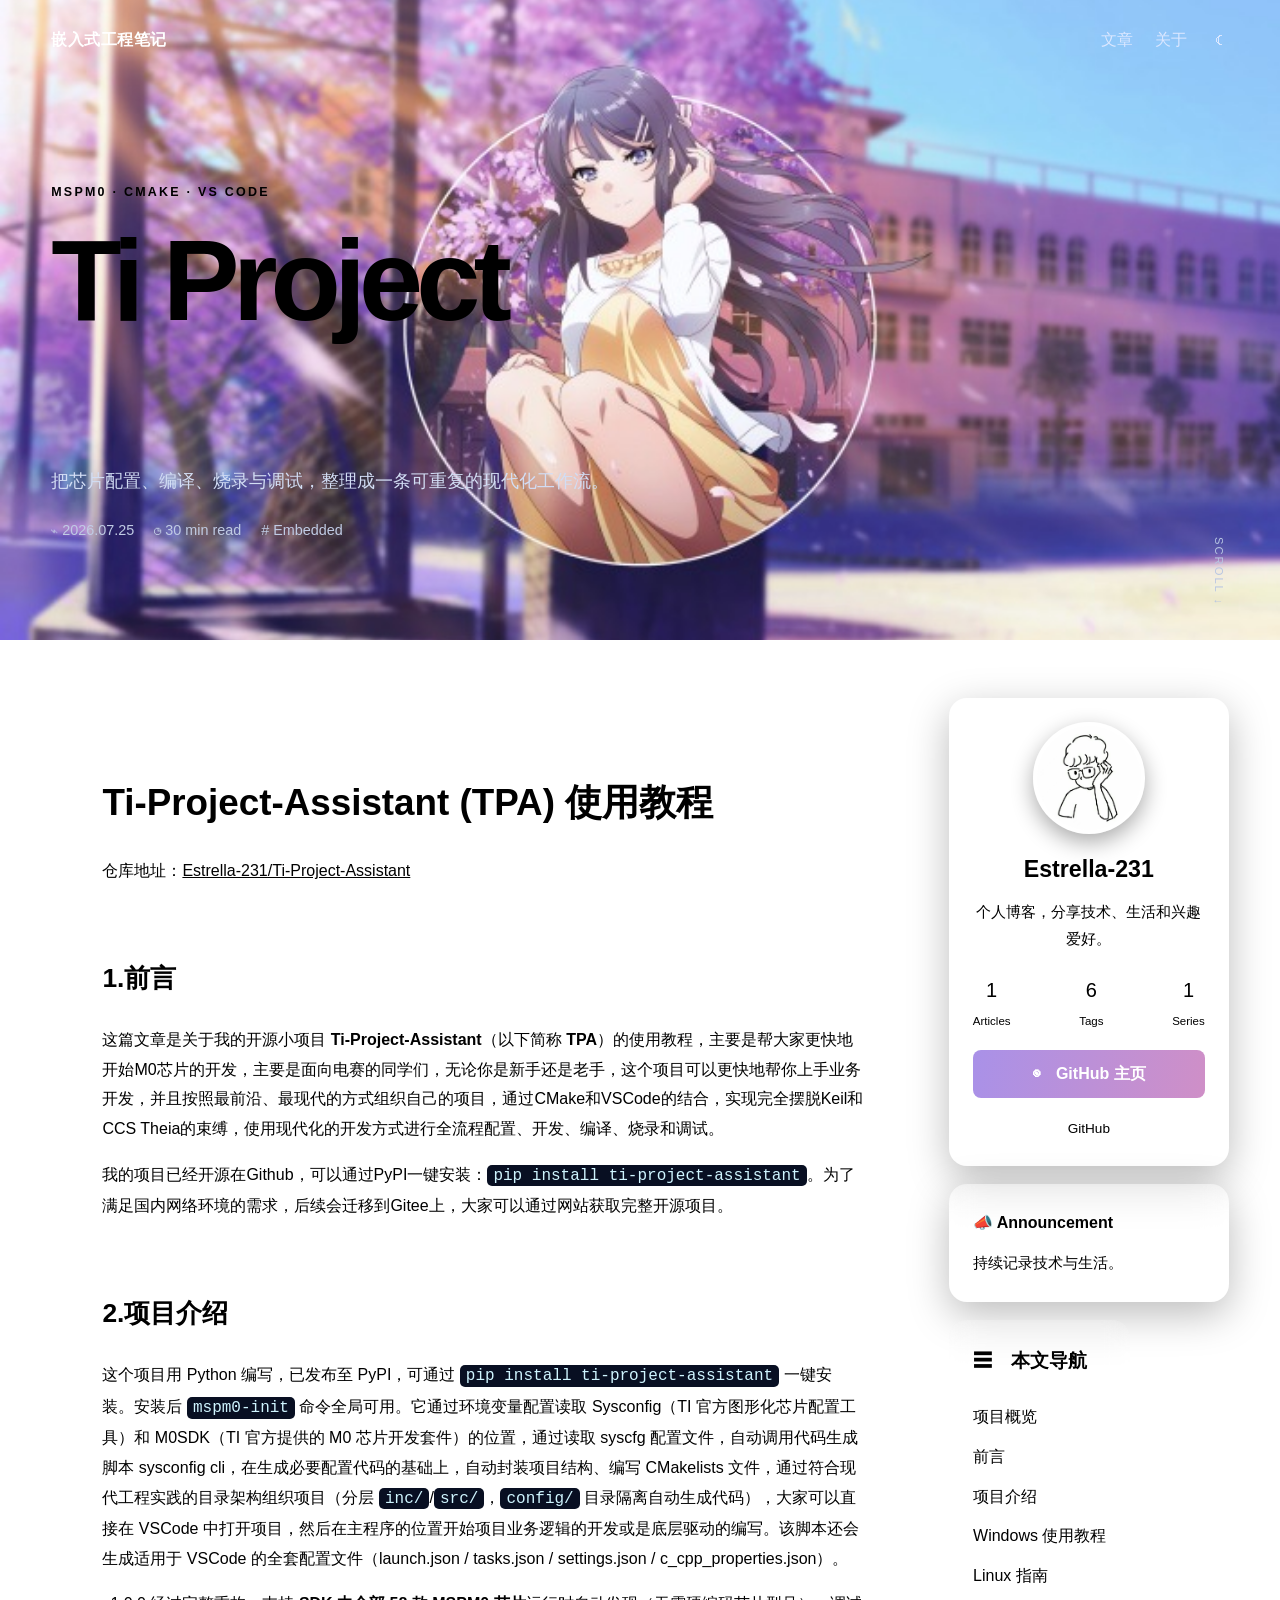
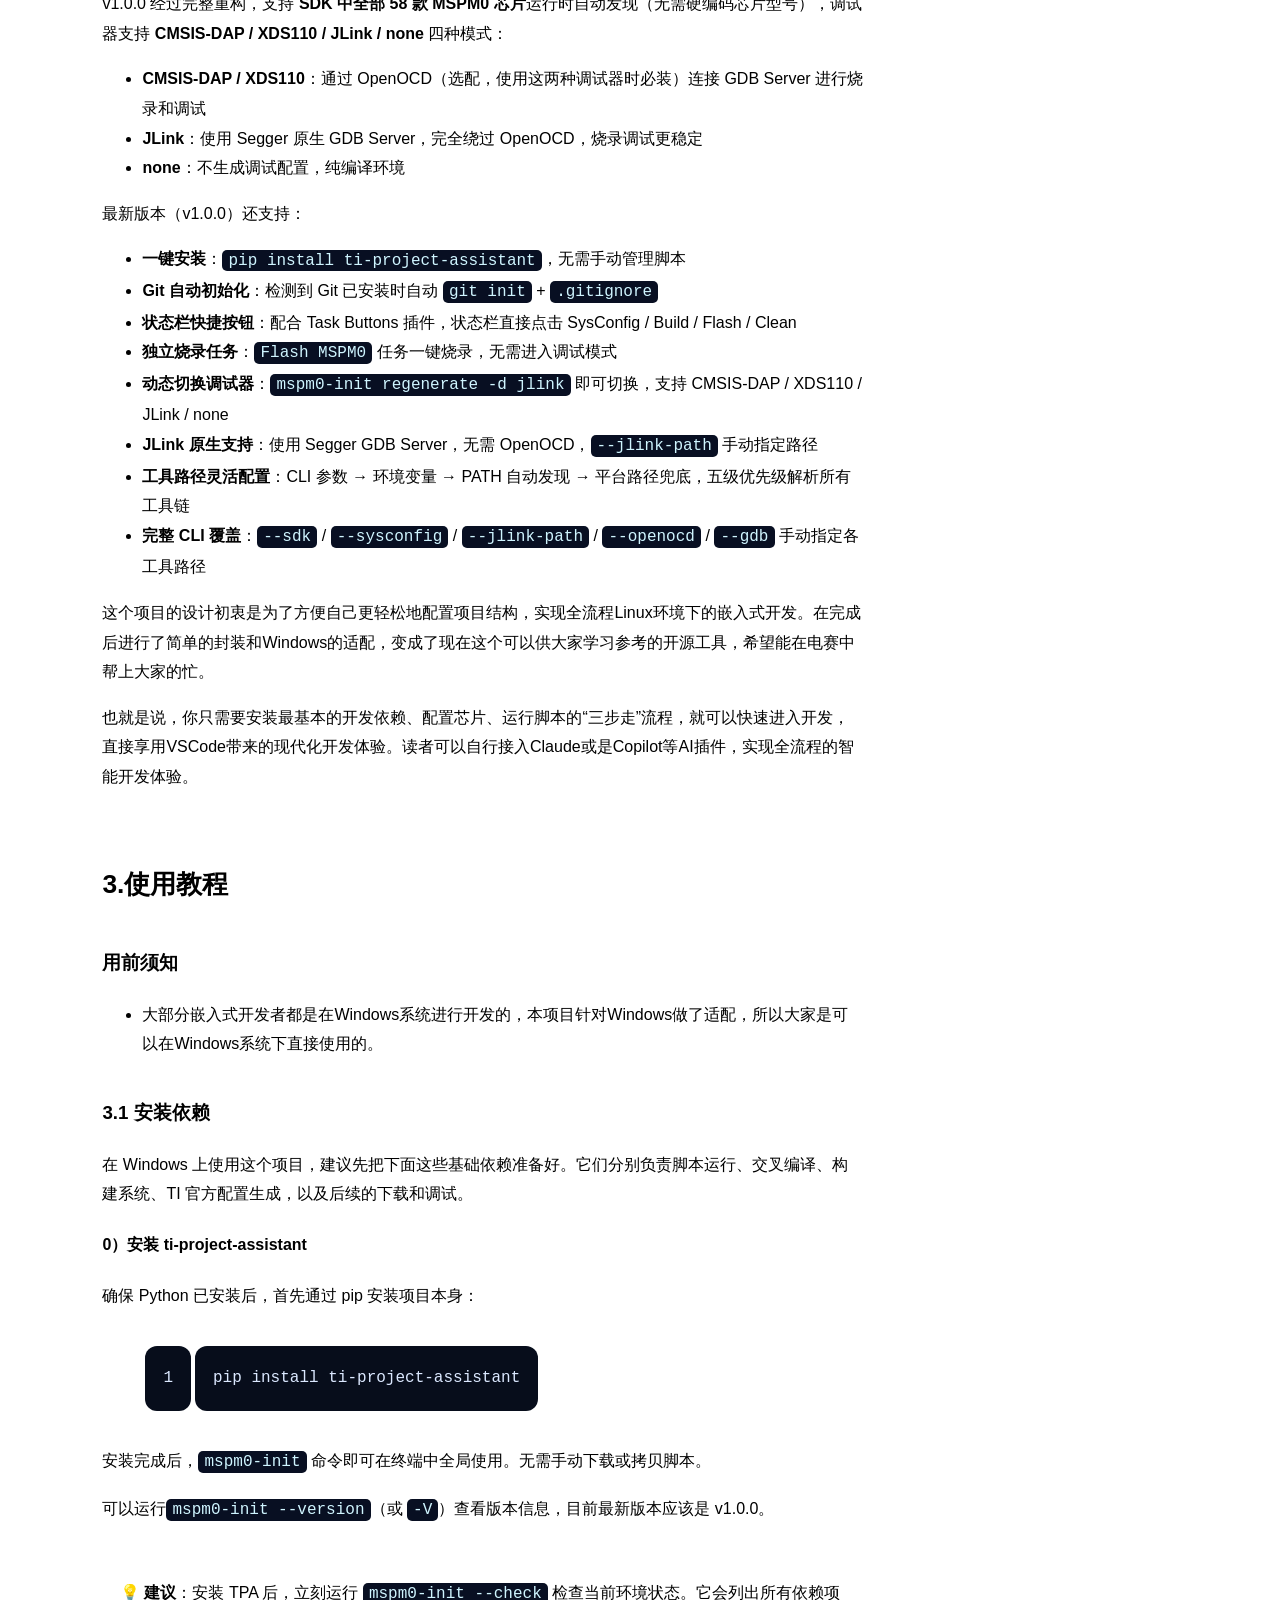
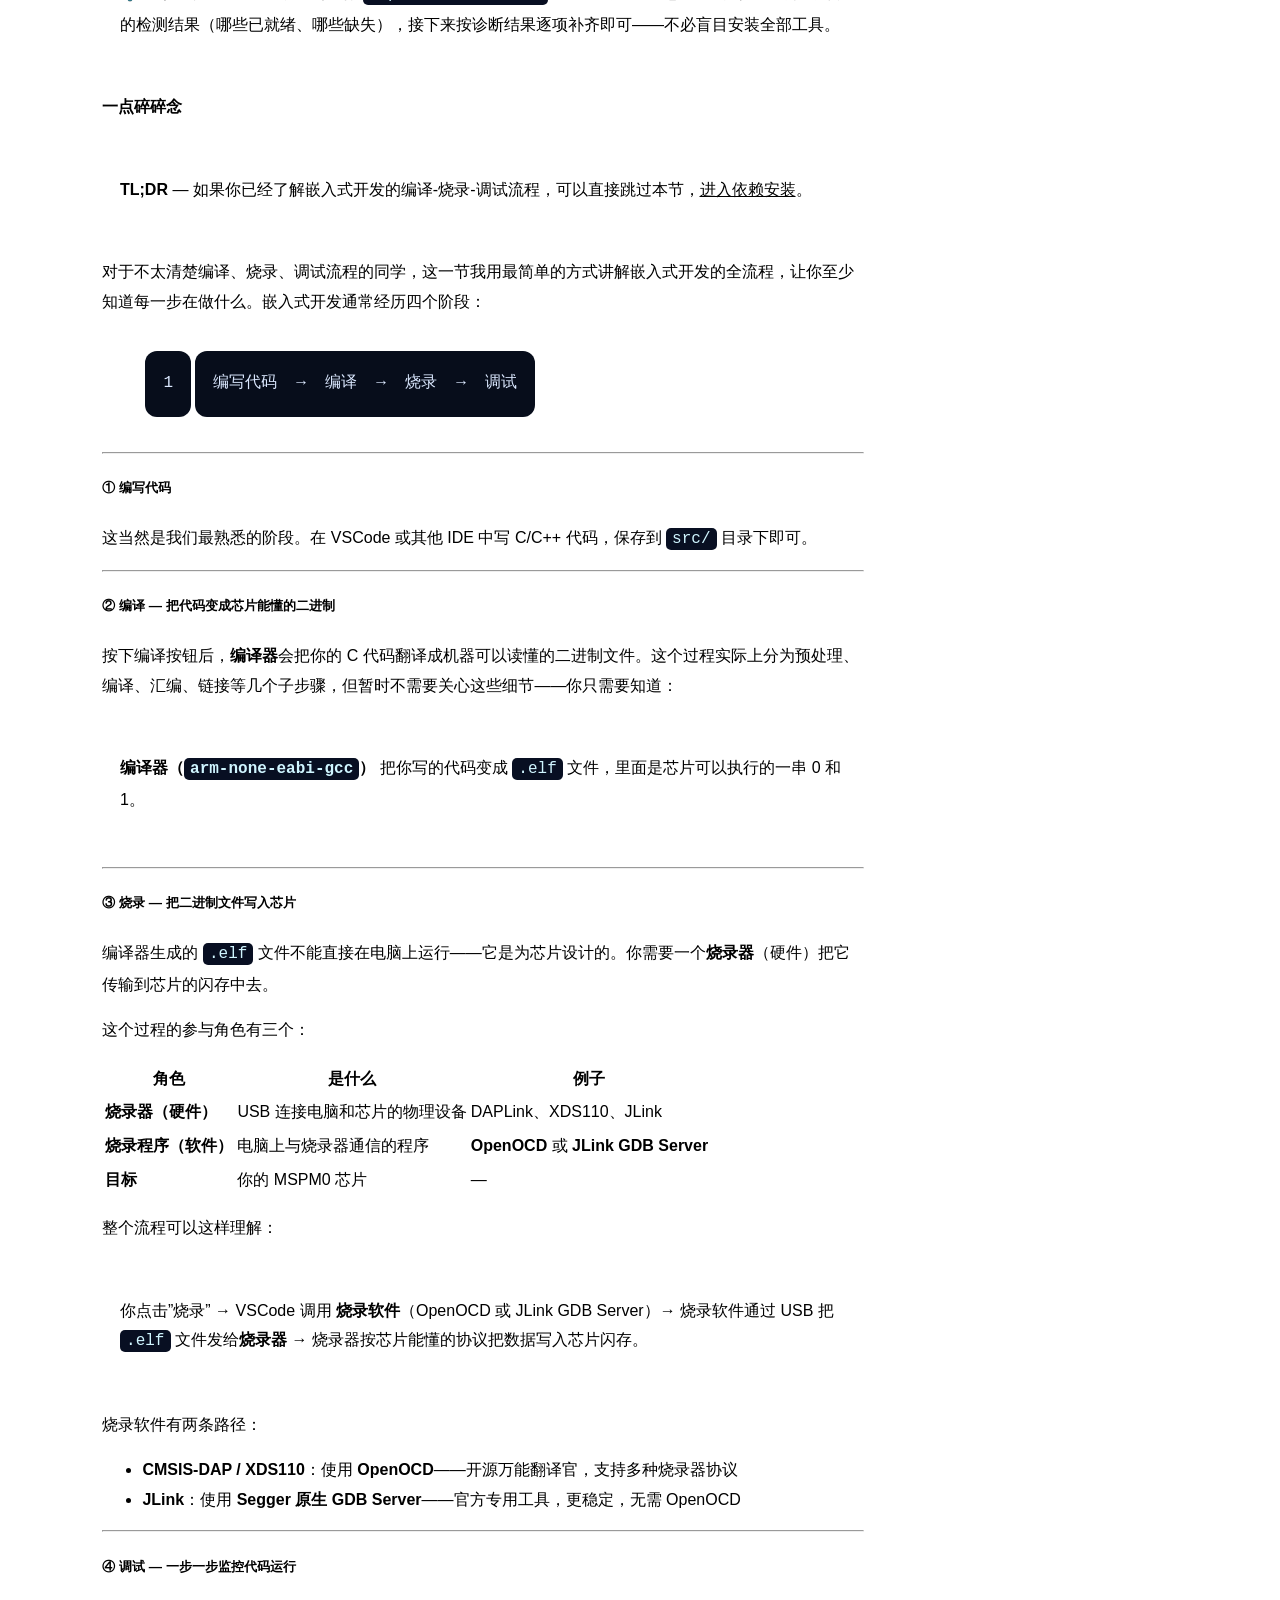
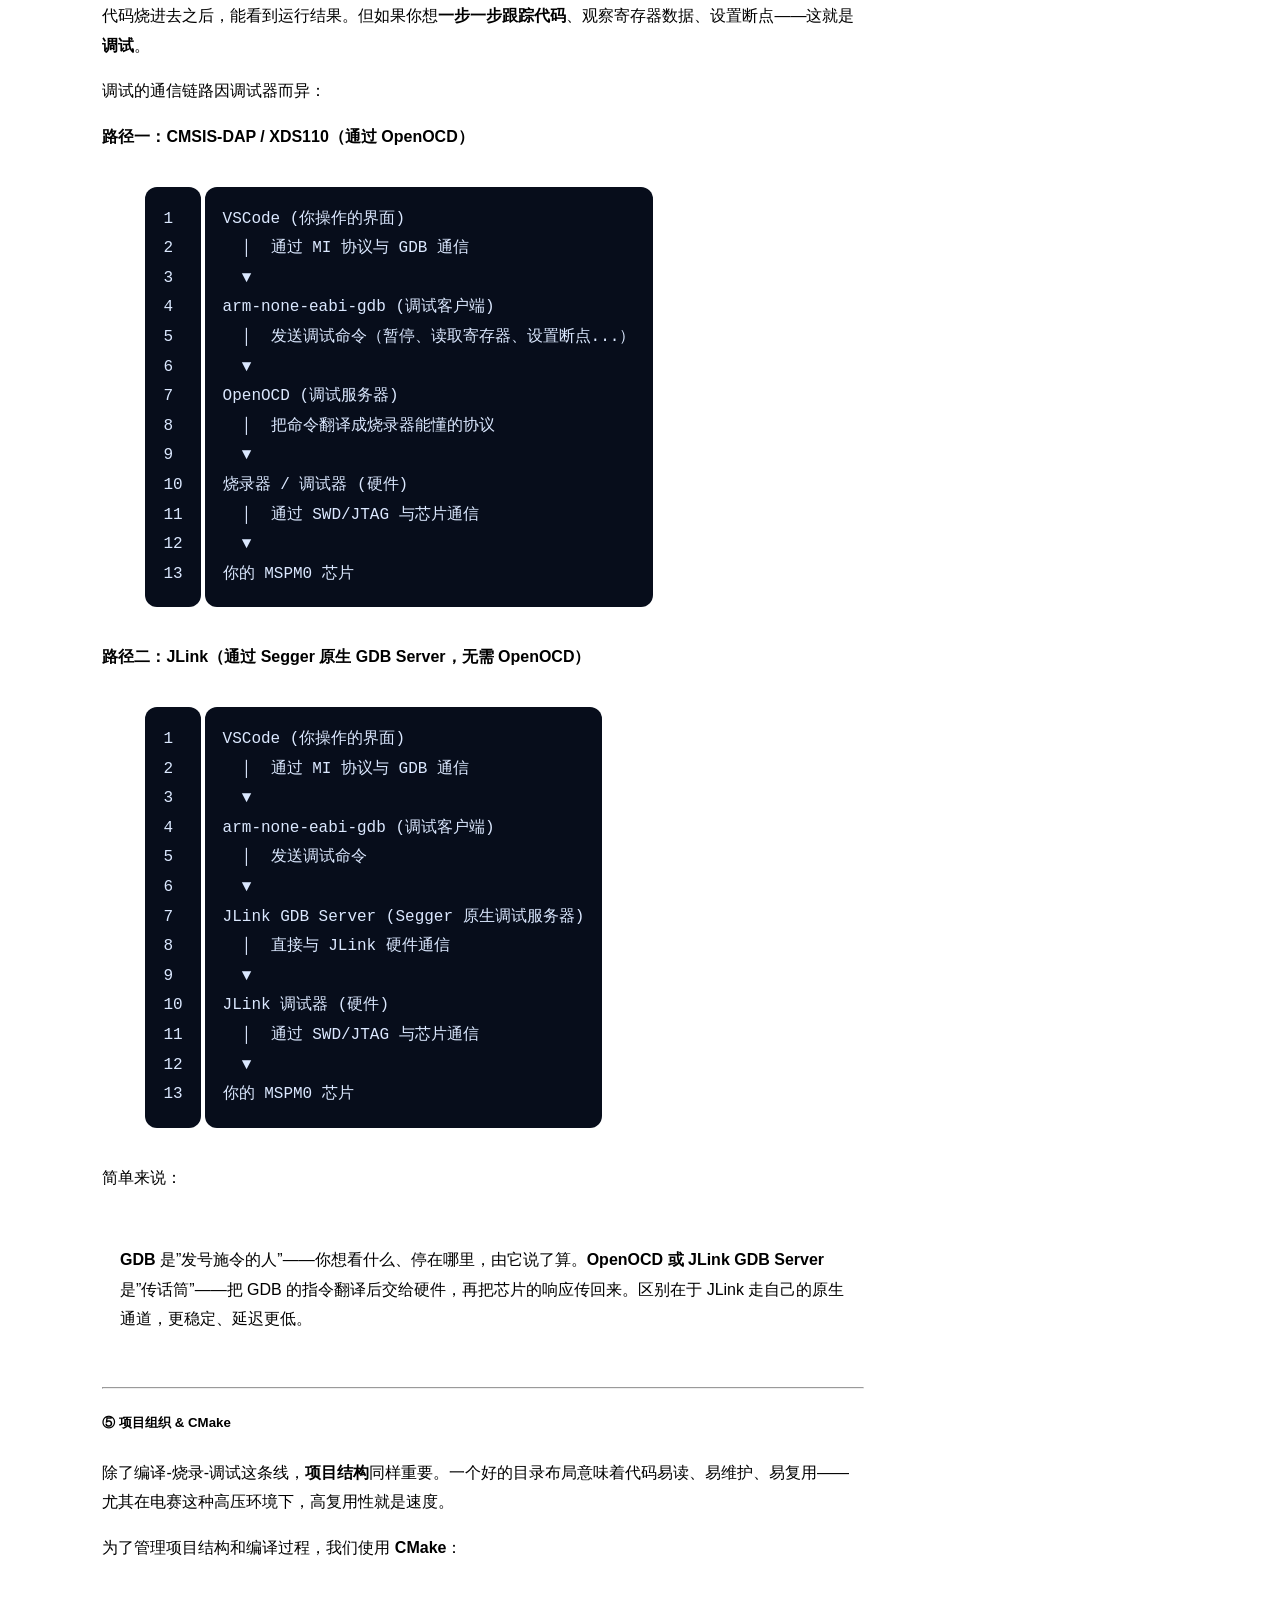
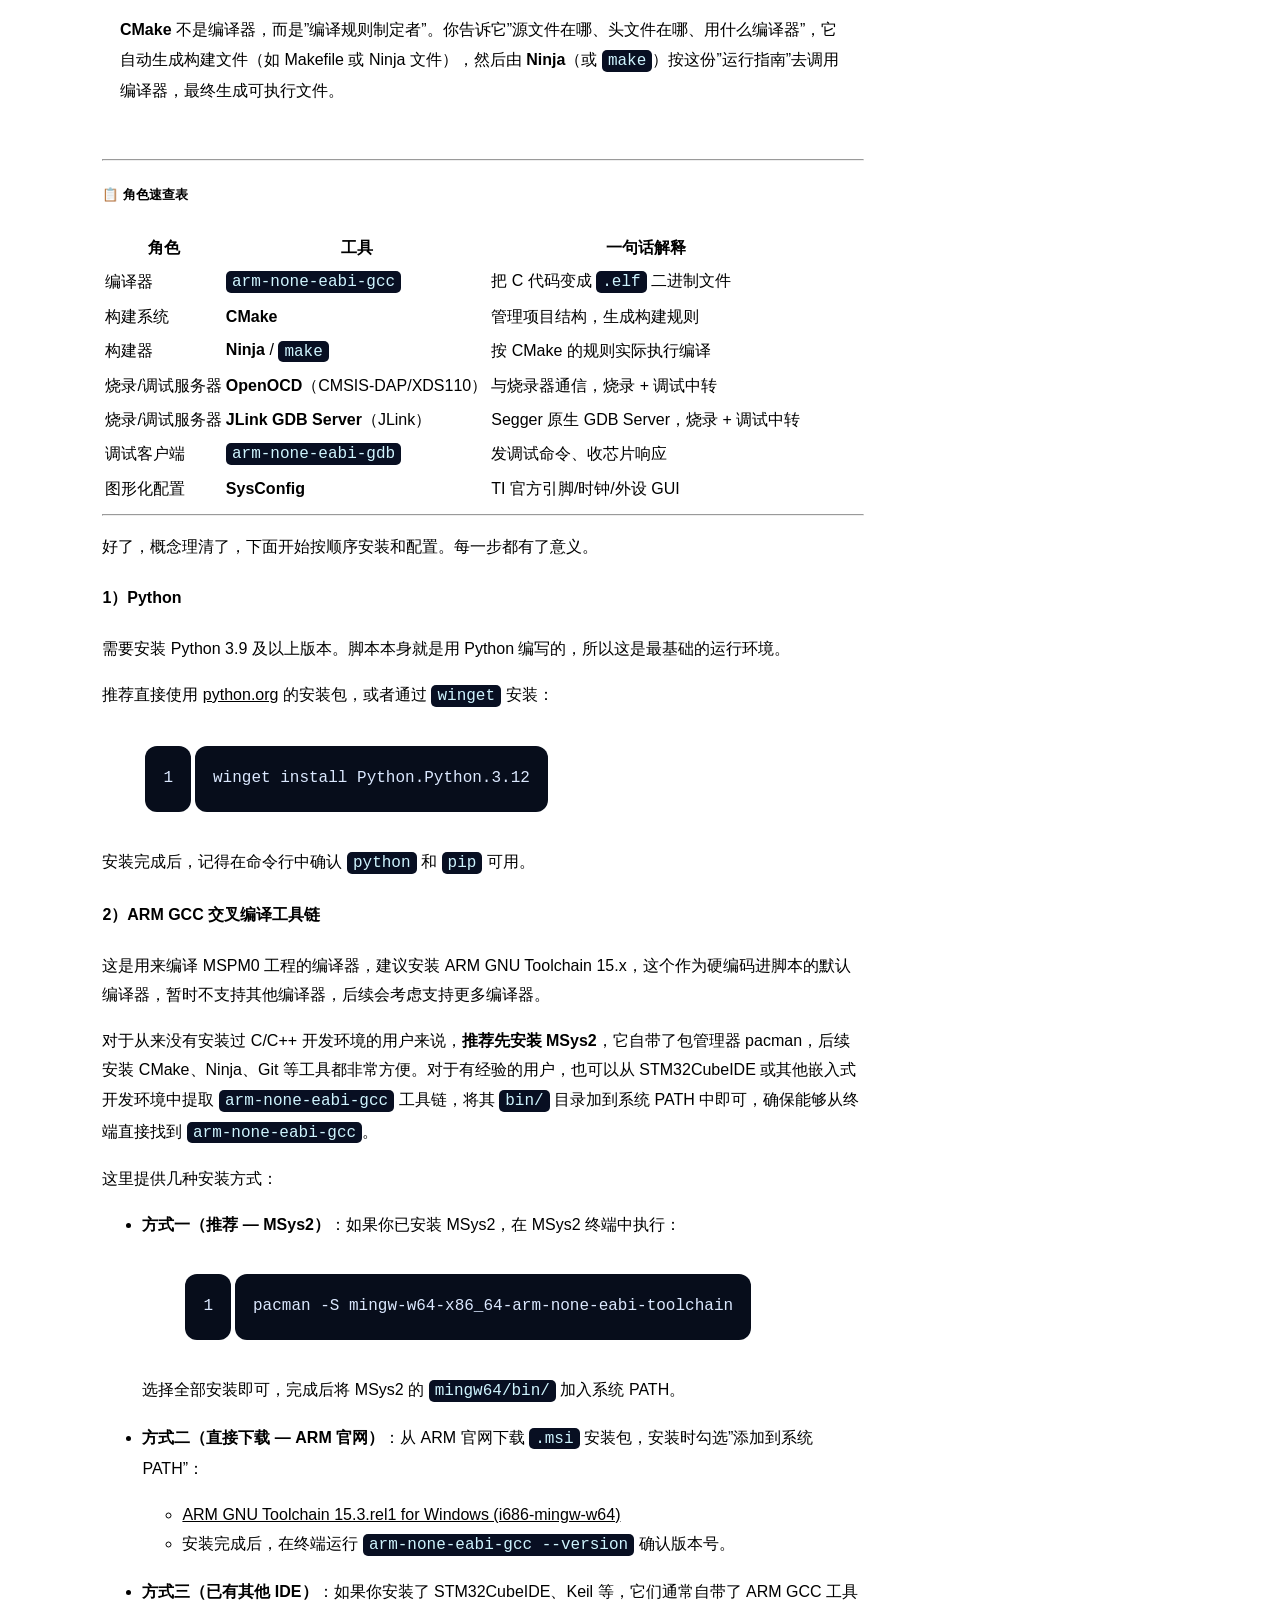
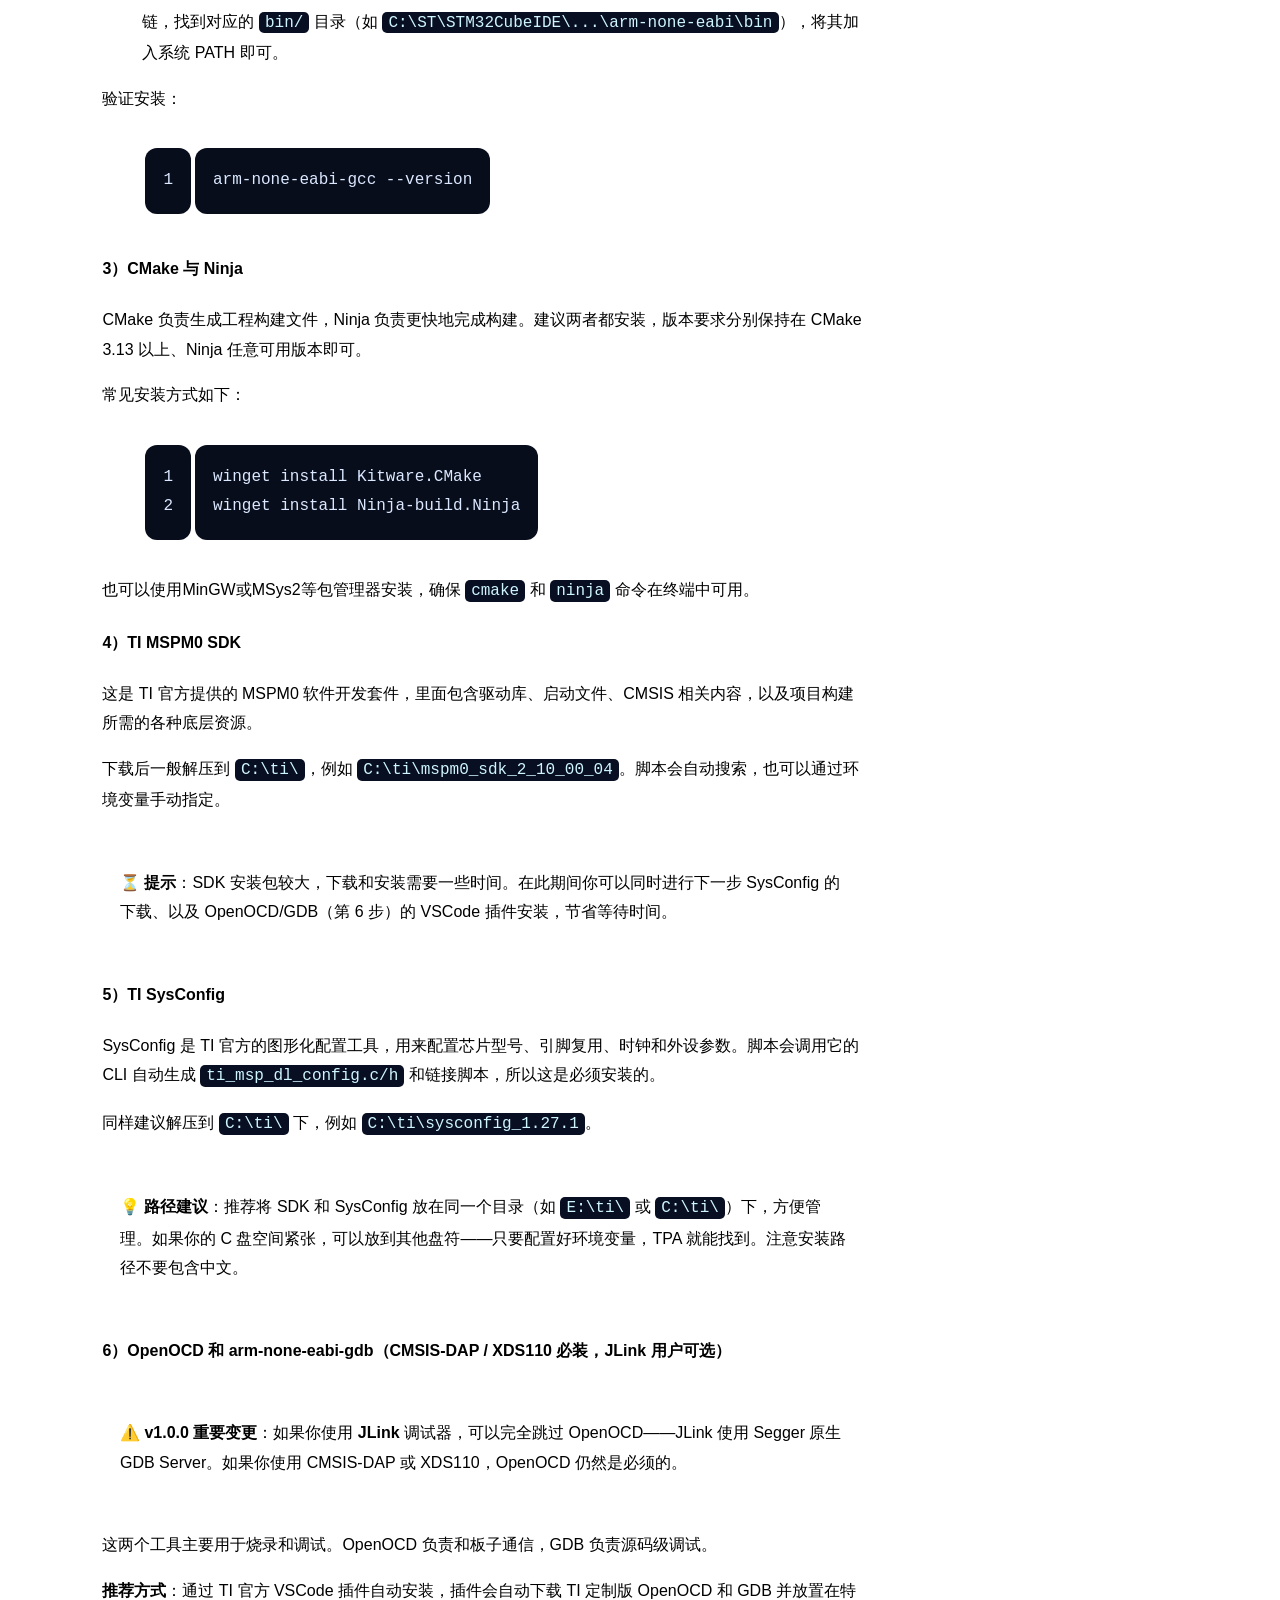
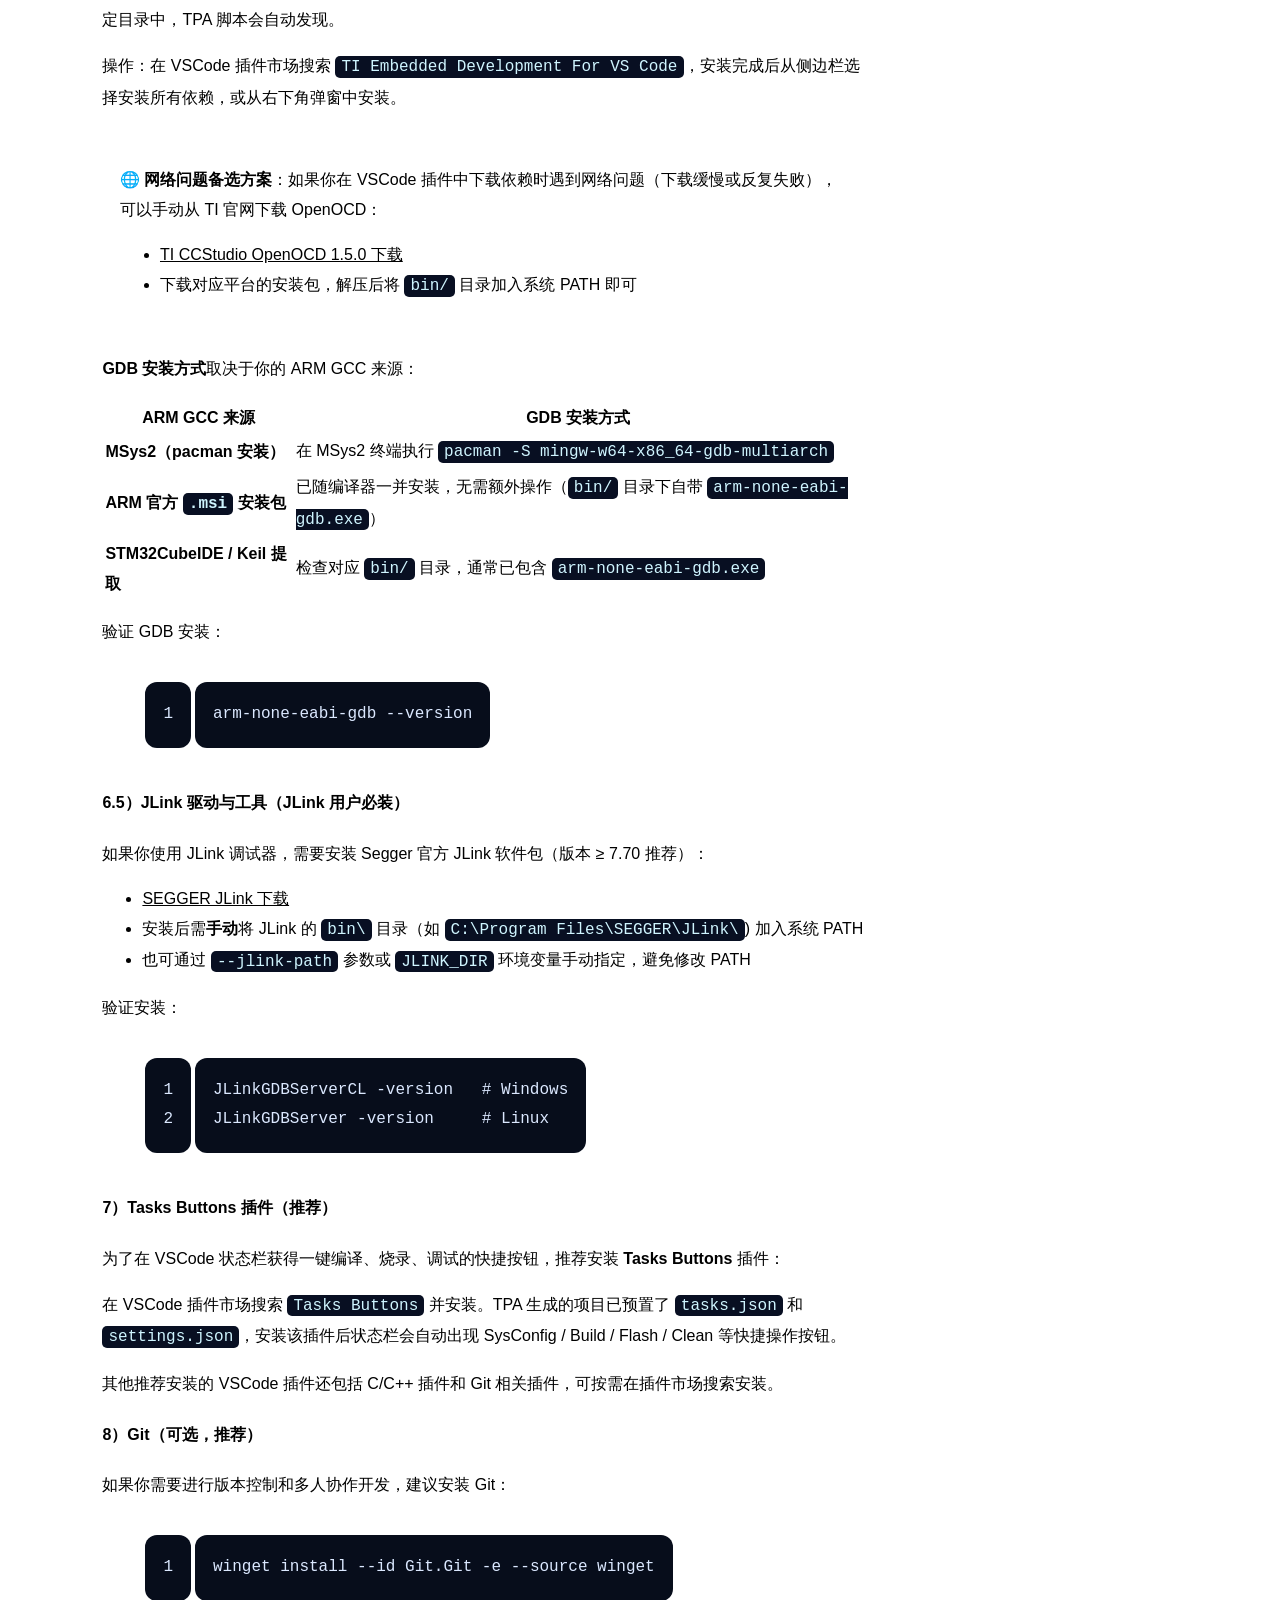
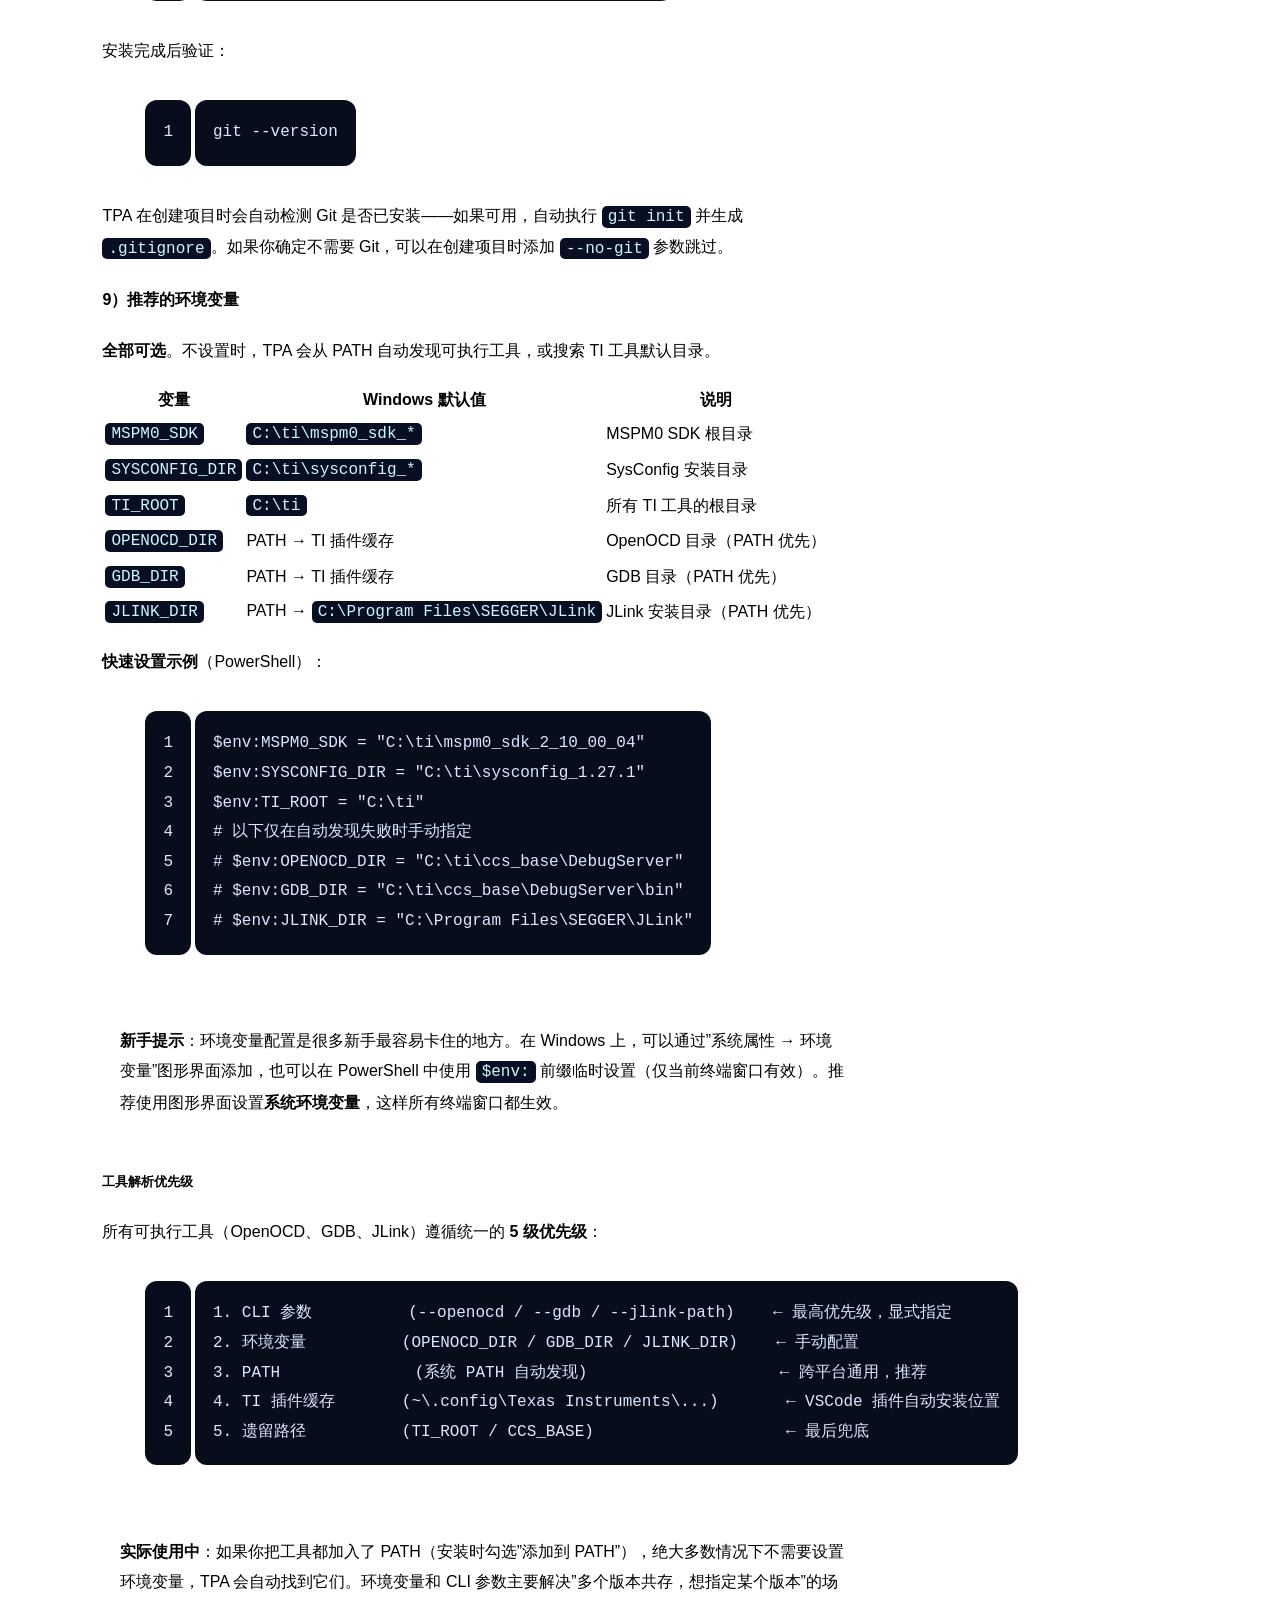
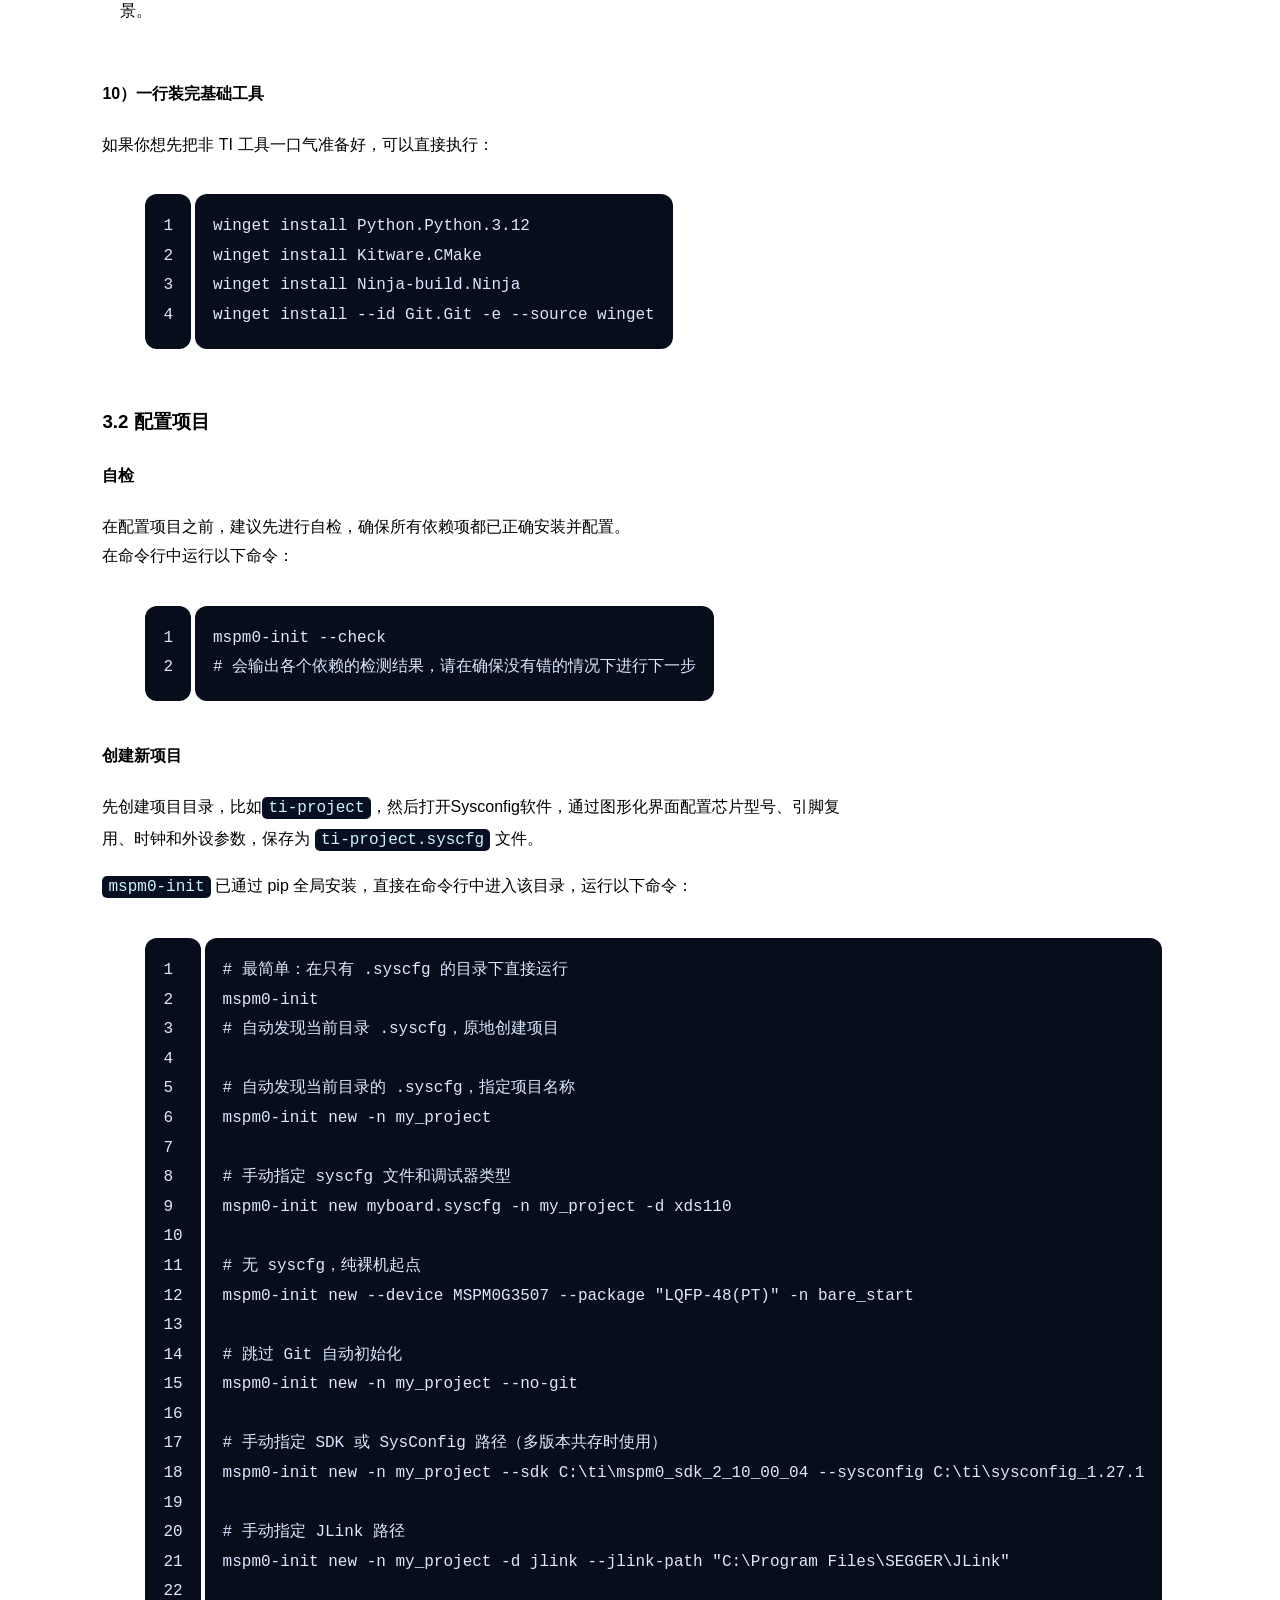
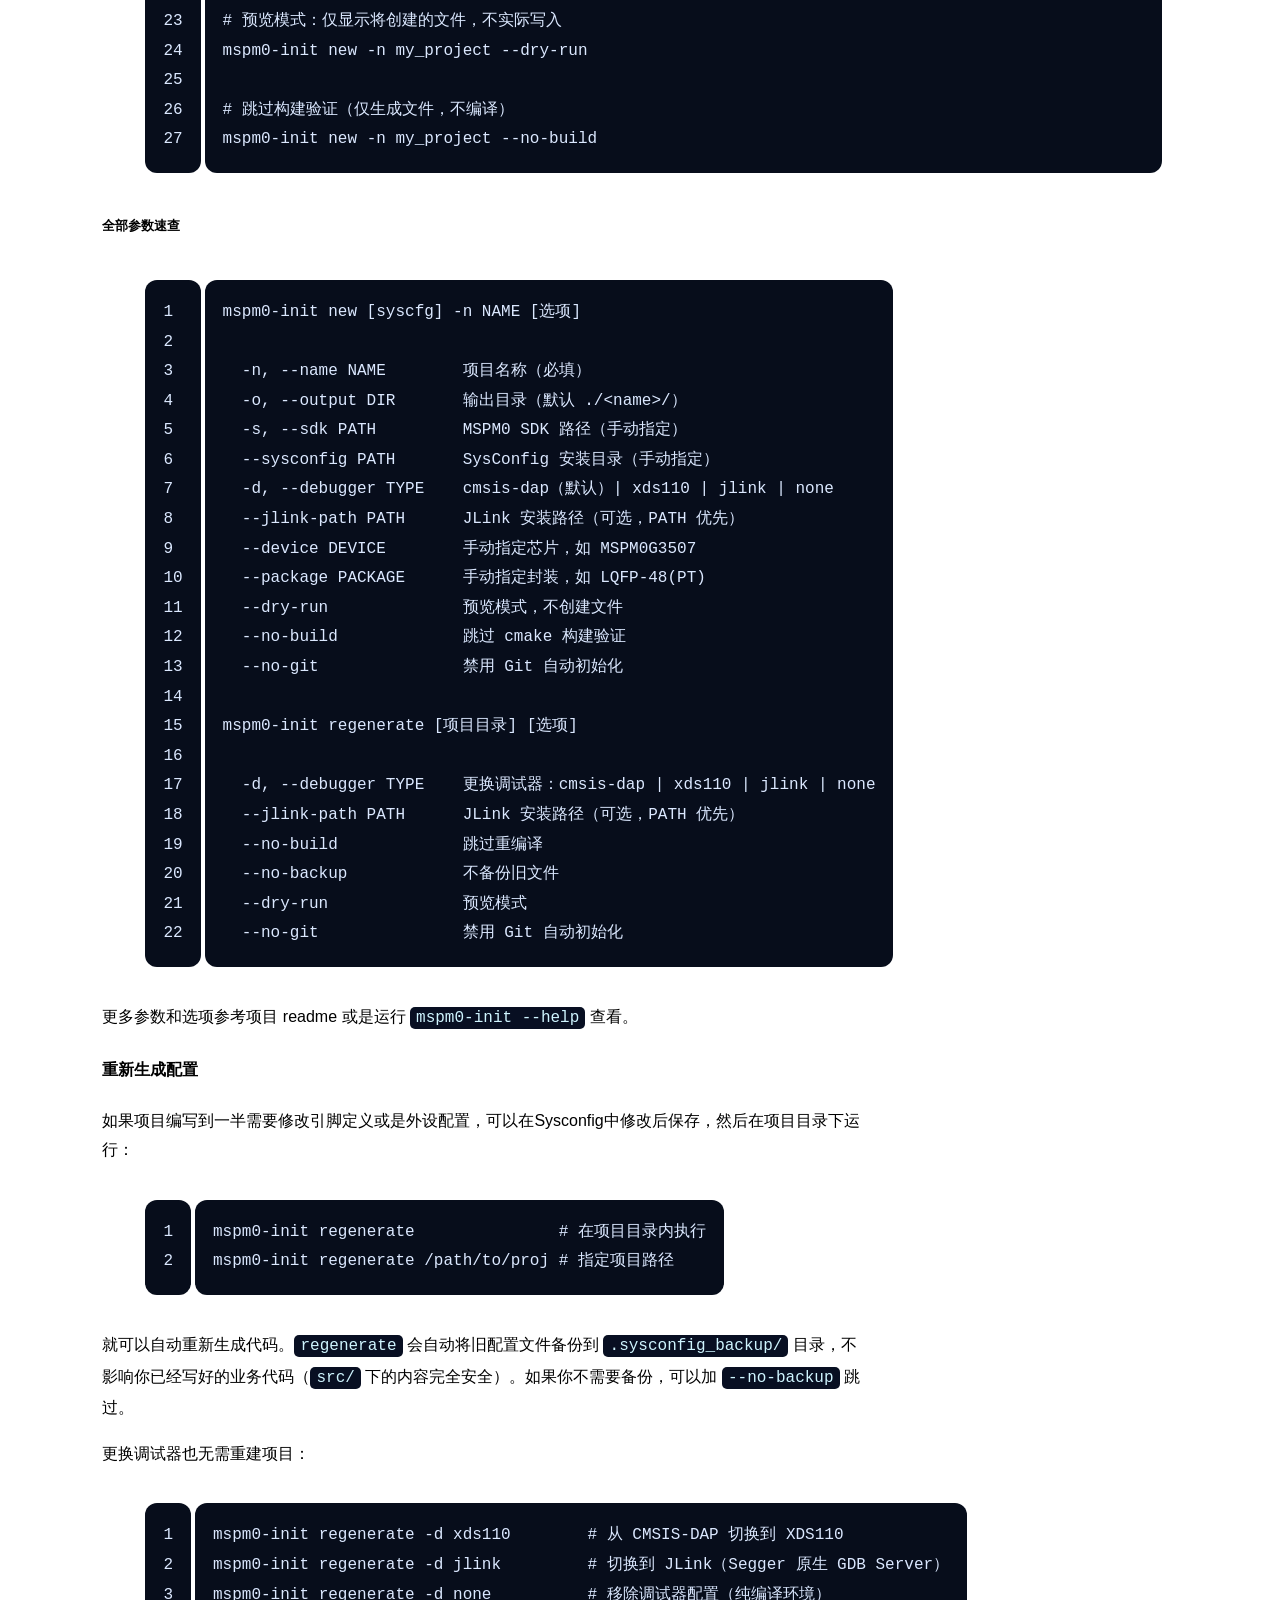
==== commit 5df376af: "Remove remaining MSPM0 footer label" ====
--- a/posts/ti-project-assistant/index.html
+++ b/posts/ti-project-assistant/index.html
@@ -519,4 +519,4 @@
 <figure class="highlight plaintext"><table><tr><td class="gutter"><pre><span class="line">1</span><br><span class="line">2</span><br><span class="line">3</span><br><span class="line">4</span><br><span class="line">5</span><br><span class="line">6</span><br><span class="line">7</span><br></pre></td><td class="code"><pre><span class="line">① pip install ti-project-assistant</span><br><span class="line">② sudo apt install gcc-arm-none-eabi cmake ninja-build</span><br><span class="line">③ 下载 MSPM0 SDK + SysConfig → 解压到 ~/ti/</span><br><span class="line">④ (可选) 安装 JLink（如使用 JLink 调试器）</span><br><span class="line">⑤ (可选) 在 ~/.bashrc 设置环境变量</span><br><span class="line">⑥ 配置 udev 调试器权限</span><br><span class="line">⑦ mspm0-init --check → mspm0-init → code . → F5</span><br></pre></td></tr></table></figure>
 
 <p>v1.0.0 完整支持 SDK 中全部 58 款 MSPM0 芯片和 CMSIS-DAP &#x2F; XDS110 &#x2F; JLink &#x2F; none 四种调试模式。相比 Windows，Linux 不仅工具链安装简便，而且从根本上就是本项目的最佳运行环境——没有路径转义问题、天然支持并行编译、脚本执行效率更高。如果你日常使用 Linux 进行开发，推荐直接以 Linux 作为 MSPM0 的主开发平台。</p>
-</div></article><aside class="sidebar"><section class="profile-card"><div class="avatar-wrap"><img src="../../assets/avatar.jpg" alt="站点头像"></div><h2>Estrella-231</h2><p>个人博客，分享技术、生活和兴趣爱好。</p><div class="stats"><div><b>1</b><span>Articles</span></div><div><b>6</b><span>Tags</span></div><div><b>1</b><span>Series</span></div></div><a class="github-btn" href="https://github.com/Estrella-231" target="_blank" rel="noopener">◉　GitHub 主页</a><div class="social-row"><a href="https://github.com/Estrella-231" target="_blank" rel="noopener">GitHub</a></div></section><section class="announcement"><h3>📣 Announcement</h3><p>持续记录技术与生活。</p></section><section class="toc"><h3>☰　本文导航</h3><a href="#Ti-Project-Assistant-TPA-使用教程">项目概览</a><a href="#1-前言">前言</a><a href="#2-项目介绍">项目介绍</a><a href="#3-使用教程">Windows 使用教程</a><a href="#4-Linux-下的安装和使用指南">Linux 指南</a></section></aside></main><footer class="footer" id="about"><div class="shell">© 2026 Embedded Engineering Notes · Built for practical MSPM0 development</div></footer><script>const b=document.body;document.getElementById("theme").onclick=()=>{b.classList.toggle("light");document.getElementById("theme").textContent=b.classList.contains("light")?"☀":"☾"};</script></body></html>
+</div></article><aside class="sidebar"><section class="profile-card"><div class="avatar-wrap"><img src="../../assets/avatar.jpg" alt="站点头像"></div><h2>Estrella-231</h2><p>个人博客，分享技术、生活和兴趣爱好。</p><div class="stats"><div><b>1</b><span>Articles</span></div><div><b>6</b><span>Tags</span></div><div><b>1</b><span>Series</span></div></div><a class="github-btn" href="https://github.com/Estrella-231" target="_blank" rel="noopener">◉　GitHub 主页</a><div class="social-row"><a href="https://github.com/Estrella-231" target="_blank" rel="noopener">GitHub</a></div></section><section class="announcement"><h3>📣 Announcement</h3><p>持续记录技术与生活。</p></section><section class="toc"><h3>☰　本文导航</h3><a href="#Ti-Project-Assistant-TPA-使用教程">项目概览</a><a href="#1-前言">前言</a><a href="#2-项目介绍">项目介绍</a><a href="#3-使用教程">Windows 使用教程</a><a href="#4-Linux-下的安装和使用指南">Linux 指南</a></section></aside></main><footer class="footer" id="about"><div class="shell">© 2026 Embedded Engineering Notes · Personal notes and ideas</div></footer><script>const b=document.body;document.getElementById("theme").onclick=()=>{b.classList.toggle("light");document.getElementById("theme").textContent=b.classList.contains("light")?"☀":"☾"};</script></body></html>
